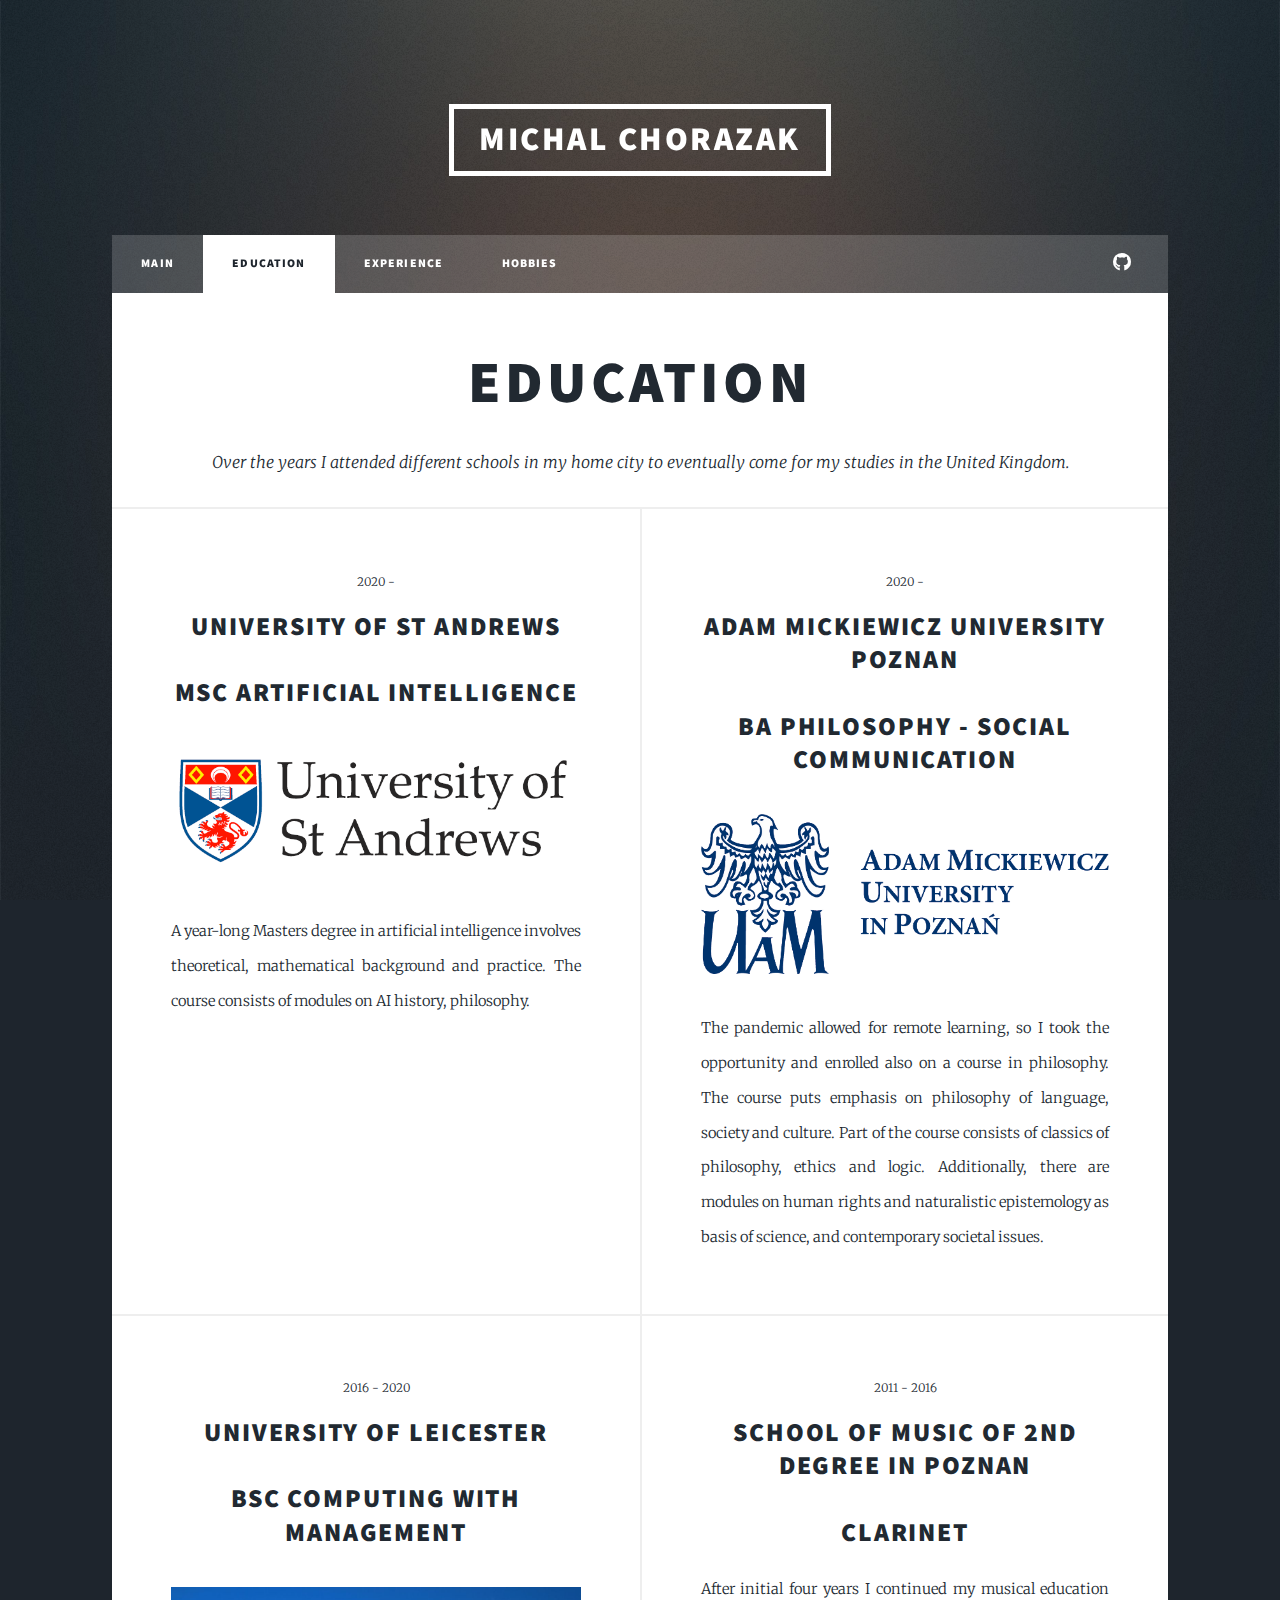
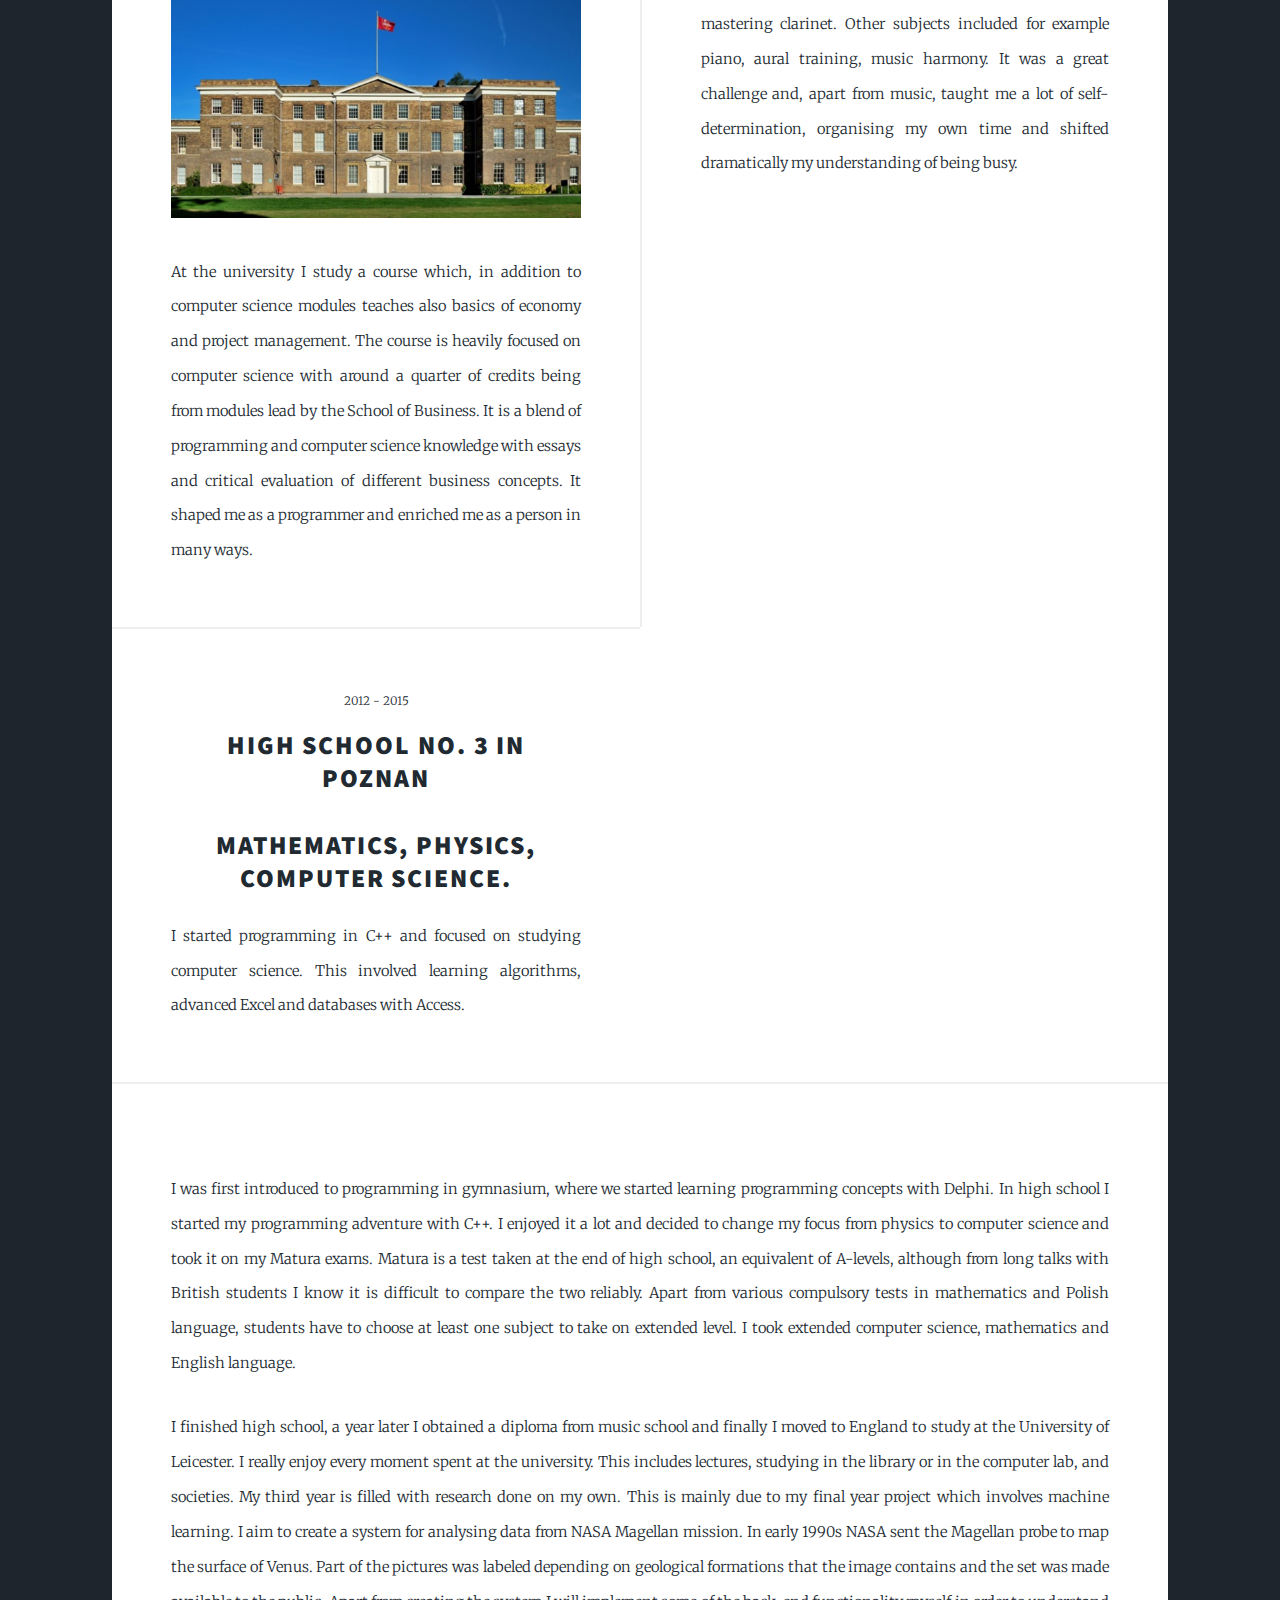
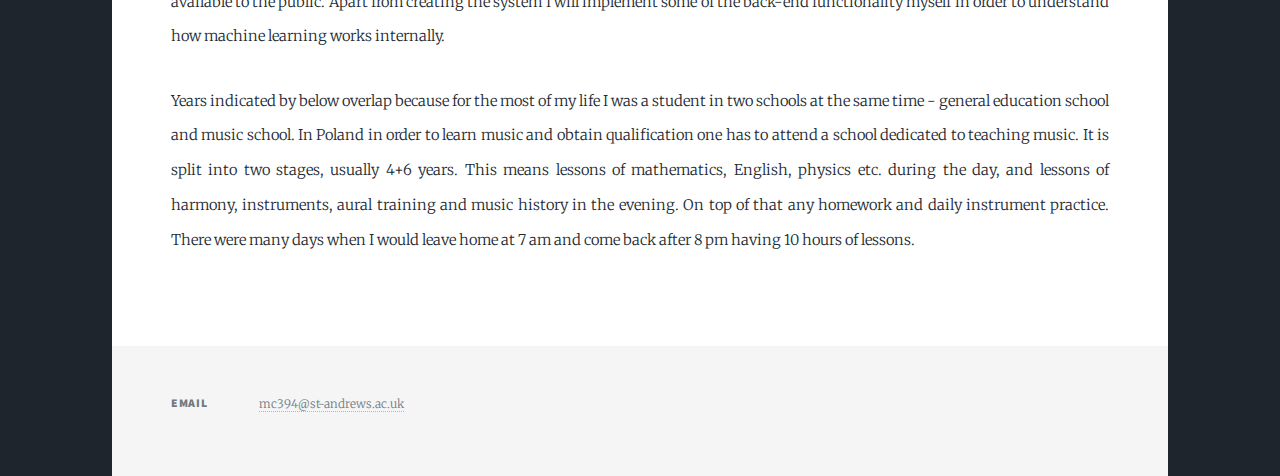
==== education.html @ b62b2eeb "education update" ====
<!DOCTYPE HTML>
<!--
	Massively by HTML5 UP
	html5up.net | @ajlkn
	Free for personal and commercial use under the CCA 3.0 license (html5up.net/license)
-->
<html>
	<head>
		<title>Education</title>
		<meta charset="utf-8" />
		<meta name="viewport" content="width=device-width, initial-scale=1, user-scalable=no" />
		<link rel="stylesheet" href="assets/css/main.css" />
		<noscript><link rel="stylesheet" href="assets/css/noscript.css" /></noscript>
	</head>
	<body class="is-preload">

		<!-- Wrapper -->
			<div id="wrapper">

				<!-- Header -->
					<header id="header">
						<a href="index.html" class="logo">Michal Chorazak</a>
					</header>

				<!-- Nav -->
					<nav id="nav">
						<ul class="links">
							<li><a href="index.html">Main</a></li>
							<li class="active"><a href="education.html">Education</a></li>
							<li><a href="experience.html">Experience</a></li>
							<li><a href="hobbies.html">Hobbies</a></li>
						</ul>
						<ul class="icons">
							<li><a href="https://github.com/mchorazak" class="icon brands fa-github"><span class="label">GitHub</span></a></li>
						</ul>
					</nav>

				<!-- Main -->
					<div id="main">
							<header class="major">
								<h1>Education</h1>
								<p>Over the years I attended different schools in my home city to eventually come for my studies in the United Kingdom.</p>
							</header>

				<!-- Posts -->
							<section class="posts">
								<article>
									<header>
										<span class="date">2020 -</span>
										<h2><a href="#">University of St Andrews<br /></br>
										MSc Artificial Intelligence</a></h2>
									</header>
									<a href="https://www.st-andrews.ac.uk/" class="image fit"><img src="resources/st-andrews.png" alt="" /></a>
									<p>
										A year-long Masters degree in artificial intelligence involves theoretical, mathematical background and practice.
										The course consists of modules on AI history, philosophy.
                                    </p>
								</article>

								<article>
									<header>
										<span class="date">2020 -</span>
										<h2><a href="#">Adam Mickiewicz University Poznan<br /></br>
										BA Philosophy - social communication</a></h2>
									</header>
									<a href="http://international.amu.edu.pl/" class="image fit"><img src="resources/uam.png" alt="" /></a>
									<p>
										The pandemic allowed for remote learning, so I took the opportunity and enrolled also on a course in philosophy.
										The course puts emphasis on philosophy of language, society and culture.
										Part of the course consists of classics of philosophy, ethics and logic.
										Additionally, there are modules on human rights and naturalistic epistemology as basis of science, and contemporary societal issues.
                                    </p>
								</article>

								<article>
									<header>
										<span class="date">2016 - 2020</span>
										<h2><a href="#">University of Leicester<br /></br>
										BSc Computing with Management</a></h2>
									</header>
									<a href="https://le.ac.uk/" class="image fit"><img src="resources/UoL.jpg" alt="" /></a>
									<p>At the university I study a course which, in addition to computer science modules teaches also basics of economy and project management.
                                        The course is heavily focused on computer science with around a quarter of credits being from modules lead by the School of Business.
                                        It is a blend of programming and computer science knowledge with essays and critical evaluation of different business concepts.
                                        It shaped me as a programmer and enriched me as a person in many ways.
                                    </p>
								</article>
								<article>
									<header>
										<span class="date">2011 - 2016</span>
										<h2><a href="#">School of Music of 2nd Degree in Poznan<br /></br>
										Clarinet</a></h2>
									</header>
									<p>
                                        After initial four years I continued my musical education mastering clarinet. Other subjects included for example piano, aural training, music harmony.
                                        It was a great challenge and, apart from music, taught me a lot of self-determination, organising my own time and shifted dramatically my understanding of being busy.
                                    </p>
								</article>
								<article>
									<header>
										<span class="date">2012 - 2015</span>
										<h2><a href="#">High School no. 3 in Poznan<br /></br>
										Mathematics, physics, computer science.</a></h2>
									</header>
									<p>I started programming in C++ and focused on studying computer science. This involved learning algorithms, advanced Excel and databases with Access.</p>
								</article>
							</section>

						<!-- Post -->
							<section class="post">

								<p>
                                    I was first introduced to programming in gymnasium, where we started learning programming concepts with Delphi.
                                    In high school I started my programming adventure with C++. I enjoyed it a lot and decided to change my focus from physics to computer science and took it on my Matura exams.
									Matura is a test taken at the end of high school, an equivalent of A-levels, although from long talks with British students I know it is difficult to compare the two reliably.
									Apart from various compulsory tests in mathematics and Polish language, students have to choose at least one subject to take on extended level.
									I took extended computer science, mathematics and English language.
								</p>
								<p>
									I finished high school, a year later I obtained a diploma from music school and finally I moved to England to study at the University of Leicester.
                                    I really enjoy every moment spent at the university. This includes lectures, studying in the library or in the computer lab, and societies.
                                    My third year is filled with research done on my own.
                                    This is mainly due to my final year project which involves machine learning.
                                    I aim to create a system for analysing data from NASA Magellan mission.
                                    In early 1990s NASA sent the Magellan probe to map the surface of Venus.
                                    Part of the pictures was labeled depending on geological formations that the image contains and the set was made available to the public.
                                    Apart from creating the system I will implement some of the back-end functionality myself in order to understand how machine learning works internally.
								</p>
                                <p>
                                    Years indicated by below overlap because for the most of my life I was a student in two schools at the same time - general education school and music school.
                                    In Poland in order to learn music and obtain qualification one has to attend a school dedicated to teaching music.
                                    It is split into two stages, usually 4+6 years.
                                    This means lessons of mathematics, English, physics etc. during the day, and lessons of harmony, instruments, aural training and music history in the evening.
                                    On top of that any homework and daily instrument practice. There were many days when I would leave home at 7 am and come back after 8 pm having 10 hours of lessons.
                                </p>
							</section>

						</div>
				<!-- Footer -->
					<footer id="footer">
						<section class="split contact">
							<section>
								<h3>Email</h3>
								<p><a href="mailto:mc394@st-andrews.ac.uk">mc394@st-andrews.ac.uk</a></p>
							</section>
						</section>
					</footer>

			</div>

		<!-- Scripts -->
			<script src="assets/js/jquery.min.js"></script>
			<script src="assets/js/jquery.scrollex.min.js"></script>
			<script src="assets/js/jquery.scrolly.min.js"></script>
			<script src="assets/js/browser.min.js"></script>
			<script src="assets/js/breakpoints.min.js"></script>
			<script src="assets/js/util.js"></script>
			<script src="assets/js/main.js"></script>

	</body>
</html>
---- assets/css/main.css ----
@import url(fontawesome-all.min.css);
@import url("https://fonts.googleapis.com/css?family=Merriweather:300,700,300italic,700italic|Source+Sans+Pro:900");

/*
	Massively by HTML5 UP
	html5up.net | @ajlkn
	Free for personal and commercial use under the CCA 3.0 license (html5up.net/license)
*/

html, body, div, span, applet, object,
iframe, h1, h2, h3, h4, h5, h6, p, blockquote,
pre, a, abbr, acronym, address, big, cite,
code, del, dfn, em, img, ins, kbd, q, s, samp,
small, strike, strong, sub, sup, tt, var, b,
u, i, center, dl, dt, dd, ol, ul, li, fieldset,
form, label, legend, table, caption, tbody,
tfoot, thead, tr, th, td, article, aside,
canvas, details, embed, figure, figcaption,
footer, header, hgroup, menu, nav, output, ruby,
section, summary, time, mark, audio, video {
	margin: 0;
	padding: 0;
	border: 0;
	font-size: 100%;
	font: inherit;
	vertical-align: baseline;}

article, aside, details, figcaption, figure,
footer, header, hgroup, menu, nav, section {
	display: block;}

body {
	line-height: 1;
}

ol, ul {
	list-style: none;
}

blockquote, q {
	quotes: none;
}

	blockquote:before, blockquote:after, q:before, q:after {
		content: '';
		content: none;
	}

table {
	border-collapse: collapse;
	border-spacing: 0;
}

body {
	-webkit-text-size-adjust: none;
}

mark {
	background-color: transparent;
	color: inherit;
}

input::-moz-focus-inner {
	border: 0;
	padding: 0;
}

input, select, textarea {
	-moz-appearance: none;
	-webkit-appearance: none;
	-ms-appearance: none;
	appearance: none;
}

/* Basic */

	@-ms-viewport {
		width: device-width;
	}

	body {
		-ms-overflow-style: scrollbar;
	}

	@media screen and (max-width: 480px) {

		html, body {
			min-width: 320px;
		}

	}

	html {
		box-sizing: border-box;
	}

	*, *:before, *:after {
		box-sizing: inherit;
	}

	body {
		background-color: #1e252d;
	}

		body.is-preload *, body.is-preload *:before, body.is-preload *:after {
			-moz-animation: none !important;
			-webkit-animation: none !important;
			-ms-animation: none !important;
			animation: none !important;
			-moz-transition: none !important;
			-webkit-transition: none !important;
			-ms-transition: none !important;
			transition: none !important;
		}

/* Type */

	html {
		font-size: 16pt;
	}

		@media screen and (max-width: 1680px) {

			html {
				font-size: 12pt;
			}

		}

		@media screen and (max-width: 1280px) {

			html {
				font-size: 11pt;
			}

		}

		@media screen and (max-width: 360px) {

			html {
				font-size: 10pt;
			}

		}

	body {
		color: #212931;
	}

	body, input, select, textarea {
		font-family: "Merriweather", Georgia, serif;
		font-weight: 300;
		font-size: 1rem;
		line-height: 2.375;
	}

	a {
		-moz-transition: color 0.2s ease-in-out, background-color 0.2s ease-in-out, border-color 0.2s ease-in-out, box-shadow 0.2s ease-in-out;
		-webkit-transition: color 0.2s ease-in-out, background-color 0.2s ease-in-out, border-color 0.2s ease-in-out, box-shadow 0.2s ease-in-out;
		-ms-transition: color 0.2s ease-in-out, background-color 0.2s ease-in-out, border-color 0.2s ease-in-out, box-shadow 0.2s ease-in-out;
		transition: color 0.2s ease-in-out, background-color 0.2s ease-in-out, border-color 0.2s ease-in-out, box-shadow 0.2s ease-in-out;
		border-bottom: dotted 1px;
		text-decoration: none;
	}

		a:hover {
			border-bottom-color: transparent;
		}

	strong, b {
		font-weight: 600;
	}

	em, i {
		font-style: italic;
	}

	p {
		text-align: justify;
		margin: 0 0 2rem 0;
	}

	h1, h2, h3, h4, h5, h6 {
		font-family: "Source Sans Pro", Helvetica, sans-serif;
		font-weight: 900;
		line-height: 1.5;
		letter-spacing: 0.075em;
		text-transform: uppercase;
		margin: 0 0 1rem 0;
	}

		h1 a, h2 a, h3 a, h4 a, h5 a, h6 a {
			border-bottom: 0;
			color: inherit;
			text-decoration: none;
		}

	h1 {
		font-size: 4rem;
		line-height: 1.1;
		margin: 0 0 2rem 0;
	}

	h2 {
		font-size: 1.75rem;
		line-height: 1.3;
		margin: 0 0 1.5rem 0;
	}

	h3 {
		font-size: 1.25rem;
		margin: 0 0 1.5rem 0;
	}

	h4 {
		font-size: 1rem;
	}

	h5 {
		font-size: 0.9rem;
	}

	h6 {
		font-size: 0.8rem;
	}

	sub {
		font-size: 0.8rem;
		position: relative;
		top: 0.5rem;
	}

	sup {
		font-size: 0.8rem;
		position: relative;
		top: -0.5rem;
	}

	blockquote {
		border-left: solid 4px;
		font-style: italic;
		margin: 0 0 2rem 0;
		padding: 0.5rem 0 0.5rem 2rem;
	}

	code {
		border: solid 2px;
		font-family: "Courier New", monospace;
		font-size: 0.9rem;
		margin: 0 0.25rem;
		padding: 0.25rem 0.65rem;
	}

	pre {
		-webkit-overflow-scrolling: touch;
		font-family: "Courier New", monospace;
		font-size: 0.9rem;
		margin: 0 0 2rem 0;
	}

		pre code {
			display: block;
			line-height: 1.75;
			padding: 1rem 1.5rem;
			overflow-x: auto;
		}

	hr {
		border: 0;
		border-bottom: solid 2px;
		margin: 3rem 0;
	}

		hr.major {
			margin: 5rem 0;
		}

	.align-left {
		text-align: left;
	}

	.align-center {
		text-align: center;
	}

	.align-right {
		text-align: right;
	}

	input, select, textarea {
		color: #212931;
	}

	a {
		color: #212931;
		border-bottom-color: rgba(33, 41, 49, 0.5);
	}

		a:hover {
			border-bottom-color: transparent;
			color: #18bfef !important;
		}

	strong, b {
		color: #212931;
	}

	h1, h2, h3, h4, h5, h6 {
		color: #212931;
	}

	blockquote {
		border-left-color: #eeeeee;
	}

	code {
		background: rgba(220, 220, 220, 0.25);
		border-color: #eeeeee;
	}

	hr {
		border-bottom-color: #eeeeee;
	}

/* Row */

	.row {
		display: flex;
		flex-wrap: wrap;
		box-sizing: border-box;
		align-items: stretch;
	}

		.row > * {
			box-sizing: border-box;
		}

		.row.gtr-uniform > * > :last-child {
			margin-bottom: 0;
		}

		.row.aln-left {
			justify-content: flex-start;
		}

		.row.aln-center {
			justify-content: center;
		}

		.row.aln-right {
			justify-content: flex-end;
		}

		.row.aln-top {
			align-items: flex-start;
		}

		.row.aln-middle {
			align-items: center;
		}

		.row.aln-bottom {
			align-items: flex-end;
		}

		.row > .imp {
			order: -1;
		}

		.row > .col-1 {
			width: 8.33333%;
		}

		.row > .off-1 {
			margin-left: 8.33333%;
		}

		.row > .col-2 {
			width: 16.66667%;
		}

		.row > .off-2 {
			margin-left: 16.66667%;
		}

		.row > .col-3 {
			width: 25%;
		}

		.row > .off-3 {
			margin-left: 25%;
		}

		.row > .col-4 {
			width: 33.33333%;
		}

		.row > .off-4 {
			margin-left: 33.33333%;
		}

		.row > .col-5 {
			width: 41.66667%;
		}

		.row > .off-5 {
			margin-left: 41.66667%;
		}

		.row > .col-6 {
			width: 50%;
		}

		.row > .off-6 {
			margin-left: 50%;
		}

		.row > .col-7 {
			width: 58.33333%;
		}

		.row > .off-7 {
			margin-left: 58.33333%;
		}

		.row > .col-8 {
			width: 66.66667%;
		}

		.row > .off-8 {
			margin-left: 66.66667%;
		}

		.row > .col-9 {
			width: 75%;
		}

		.row > .off-9 {
			margin-left: 75%;
		}

		.row > .col-10 {
			width: 83.33333%;
		}

		.row > .off-10 {
			margin-left: 83.33333%;
		}

		.row > .col-11 {
			width: 91.66667%;
		}

		.row > .off-11 {
			margin-left: 91.66667%;
		}

		.row > .col-12 {
			width: 100%;
		}

		.row > .off-12 {
			margin-left: 100%;
		}

		.row.gtr-0 {
			margin-top: 0;
			margin-left: 0rem;
		}

			.row.gtr-0 > * {
				padding: 0 0 0 0rem;
			}

			.row.gtr-0.gtr-uniform {
				margin-top: 0rem;
			}

				.row.gtr-0.gtr-uniform > * {
					padding-top: 0rem;
				}

		.row.gtr-25 {
			margin-top: 0;
			margin-left: -0.375rem;
		}

			.row.gtr-25 > * {
				padding: 0 0 0 0.375rem;
			}

			.row.gtr-25.gtr-uniform {
				margin-top: -0.375rem;
			}

				.row.gtr-25.gtr-uniform > * {
					padding-top: 0.375rem;
				}

		.row.gtr-50 {
			margin-top: 0;
			margin-left: -0.75rem;
		}

			.row.gtr-50 > * {
				padding: 0 0 0 0.75rem;
			}

			.row.gtr-50.gtr-uniform {
				margin-top: -0.75rem;
			}

				.row.gtr-50.gtr-uniform > * {
					padding-top: 0.75rem;
				}

		.row {
			margin-top: 0;
			margin-left: -1.5rem;
		}

			.row > * {
				padding: 0 0 0 1.5rem;
			}

			.row.gtr-uniform {
				margin-top: -1.5rem;
			}

				.row.gtr-uniform > * {
					padding-top: 1.5rem;
				}

		.row.gtr-150 {
			margin-top: 0;
			margin-left: -2.25rem;
		}

			.row.gtr-150 > * {
				padding: 0 0 0 2.25rem;
			}

			.row.gtr-150.gtr-uniform {
				margin-top: -2.25rem;
			}

				.row.gtr-150.gtr-uniform > * {
					padding-top: 2.25rem;
				}

		.row.gtr-200 {
			margin-top: 0;
			margin-left: -3rem;
		}

			.row.gtr-200 > * {
				padding: 0 0 0 3rem;
			}

			.row.gtr-200.gtr-uniform {
				margin-top: -3rem;
			}

				.row.gtr-200.gtr-uniform > * {
					padding-top: 3rem;
				}

		@media screen and (max-width: 1680px) {

			.row {
				display: flex;
				flex-wrap: wrap;
				box-sizing: border-box;
				align-items: stretch;
			}

				.row > * {
					box-sizing: border-box;
				}

				.row.gtr-uniform > * > :last-child {
					margin-bottom: 0;
				}

				.row.aln-left {
					justify-content: flex-start;
				}

				.row.aln-center {
					justify-content: center;
				}

				.row.aln-right {
					justify-content: flex-end;
				}

				.row.aln-top {
					align-items: flex-start;
				}

				.row.aln-middle {
					align-items: center;
				}

				.row.aln-bottom {
					align-items: flex-end;
				}

				.row > .imp-xlarge {
					order: -1;
				}

				.row > .col-1-xlarge {
					width: 8.33333%;
				}

				.row > .off-1-xlarge {
					margin-left: 8.33333%;
				}

				.row > .col-2-xlarge {
					width: 16.66667%;
				}

				.row > .off-2-xlarge {
					margin-left: 16.66667%;
				}

				.row > .col-3-xlarge {
					width: 25%;
				}

				.row > .off-3-xlarge {
					margin-left: 25%;
				}

				.row > .col-4-xlarge {
					width: 33.33333%;
				}

				.row > .off-4-xlarge {
					margin-left: 33.33333%;
				}

				.row > .col-5-xlarge {
					width: 41.66667%;
				}

				.row > .off-5-xlarge {
					margin-left: 41.66667%;
				}

				.row > .col-6-xlarge {
					width: 50%;
				}

				.row > .off-6-xlarge {
					margin-left: 50%;
				}

				.row > .col-7-xlarge {
					width: 58.33333%;
				}

				.row > .off-7-xlarge {
					margin-left: 58.33333%;
				}

				.row > .col-8-xlarge {
					width: 66.66667%;
				}

				.row > .off-8-xlarge {
					margin-left: 66.66667%;
				}

				.row > .col-9-xlarge {
					width: 75%;
				}

				.row > .off-9-xlarge {
					margin-left: 75%;
				}

				.row > .col-10-xlarge {
					width: 83.33333%;
				}

				.row > .off-10-xlarge {
					margin-left: 83.33333%;
				}

				.row > .col-11-xlarge {
					width: 91.66667%;
				}

				.row > .off-11-xlarge {
					margin-left: 91.66667%;
				}

				.row > .col-12-xlarge {
					width: 100%;
				}

				.row > .off-12-xlarge {
					margin-left: 100%;
				}

				.row.gtr-0 {
					margin-top: 0;
					margin-left: 0rem;
				}

					.row.gtr-0 > * {
						padding: 0 0 0 0rem;
					}

					.row.gtr-0.gtr-uniform {
						margin-top: 0rem;
					}

						.row.gtr-0.gtr-uniform > * {
							padding-top: 0rem;
						}

				.row.gtr-25 {
					margin-top: 0;
					margin-left: -0.375rem;
				}

					.row.gtr-25 > * {
						padding: 0 0 0 0.375rem;
					}

					.row.gtr-25.gtr-uniform {
						margin-top: -0.375rem;
					}

						.row.gtr-25.gtr-uniform > * {
							padding-top: 0.375rem;
						}

				.row.gtr-50 {
					margin-top: 0;
					margin-left: -0.75rem;
				}

					.row.gtr-50 > * {
						padding: 0 0 0 0.75rem;
					}

					.row.gtr-50.gtr-uniform {
						margin-top: -0.75rem;
					}

						.row.gtr-50.gtr-uniform > * {
							padding-top: 0.75rem;
						}

				.row {
					margin-top: 0;
					margin-left: -1.5rem;
				}

					.row > * {
						padding: 0 0 0 1.5rem;
					}

					.row.gtr-uniform {
						margin-top: -1.5rem;
					}

						.row.gtr-uniform > * {
							padding-top: 1.5rem;
						}

				.row.gtr-150 {
					margin-top: 0;
					margin-left: -2.25rem;
				}

					.row.gtr-150 > * {
						padding: 0 0 0 2.25rem;
					}

					.row.gtr-150.gtr-uniform {
						margin-top: -2.25rem;
					}

						.row.gtr-150.gtr-uniform > * {
							padding-top: 2.25rem;
						}

				.row.gtr-200 {
					margin-top: 0;
					margin-left: -3rem;
				}

					.row.gtr-200 > * {
						padding: 0 0 0 3rem;
					}

					.row.gtr-200.gtr-uniform {
						margin-top: -3rem;
					}

						.row.gtr-200.gtr-uniform > * {
							padding-top: 3rem;
						}

		}

		@media screen and (max-width: 1280px) {

			.row {
				display: flex;
				flex-wrap: wrap;
				box-sizing: border-box;
				align-items: stretch;
			}

				.row > * {
					box-sizing: border-box;
				}

				.row.gtr-uniform > * > :last-child {
					margin-bottom: 0;
				}

				.row.aln-left {
					justify-content: flex-start;
				}

				.row.aln-center {
					justify-content: center;
				}

				.row.aln-right {
					justify-content: flex-end;
				}

				.row.aln-top {
					align-items: flex-start;
				}

				.row.aln-middle {
					align-items: center;
				}

				.row.aln-bottom {
					align-items: flex-end;
				}

				.row > .imp-large {
					order: -1;
				}

				.row > .col-1-large {
					width: 8.33333%;
				}

				.row > .off-1-large {
					margin-left: 8.33333%;
				}

				.row > .col-2-large {
					width: 16.66667%;
				}

				.row > .off-2-large {
					margin-left: 16.66667%;
				}

				.row > .col-3-large {
					width: 25%;
				}

				.row > .off-3-large {
					margin-left: 25%;
				}

				.row > .col-4-large {
					width: 33.33333%;
				}

				.row > .off-4-large {
					margin-left: 33.33333%;
				}

				.row > .col-5-large {
					width: 41.66667%;
				}

				.row > .off-5-large {
					margin-left: 41.66667%;
				}

				.row > .col-6-large {
					width: 50%;
				}

				.row > .off-6-large {
					margin-left: 50%;
				}

				.row > .col-7-large {
					width: 58.33333%;
				}

				.row > .off-7-large {
					margin-left: 58.33333%;
				}

				.row > .col-8-large {
					width: 66.66667%;
				}

				.row > .off-8-large {
					margin-left: 66.66667%;
				}

				.row > .col-9-large {
					width: 75%;
				}

				.row > .off-9-large {
					margin-left: 75%;
				}

				.row > .col-10-large {
					width: 83.33333%;
				}

				.row > .off-10-large {
					margin-left: 83.33333%;
				}

				.row > .col-11-large {
					width: 91.66667%;
				}

				.row > .off-11-large {
					margin-left: 91.66667%;
				}

				.row > .col-12-large {
					width: 100%;
				}

				.row > .off-12-large {
					margin-left: 100%;
				}

				.row.gtr-0 {
					margin-top: 0;
					margin-left: 0rem;
				}

					.row.gtr-0 > * {
						padding: 0 0 0 0rem;
					}

					.row.gtr-0.gtr-uniform {
						margin-top: 0rem;
					}

						.row.gtr-0.gtr-uniform > * {
							padding-top: 0rem;
						}

				.row.gtr-25 {
					margin-top: 0;
					margin-left: -0.375rem;
				}

					.row.gtr-25 > * {
						padding: 0 0 0 0.375rem;
					}

					.row.gtr-25.gtr-uniform {
						margin-top: -0.375rem;
					}

						.row.gtr-25.gtr-uniform > * {
							padding-top: 0.375rem;
						}

				.row.gtr-50 {
					margin-top: 0;
					margin-left: -0.75rem;
				}

					.row.gtr-50 > * {
						padding: 0 0 0 0.75rem;
					}

					.row.gtr-50.gtr-uniform {
						margin-top: -0.75rem;
					}

						.row.gtr-50.gtr-uniform > * {
							padding-top: 0.75rem;
						}

				.row {
					margin-top: 0;
					margin-left: -1.5rem;
				}

					.row > * {
						padding: 0 0 0 1.5rem;
					}

					.row.gtr-uniform {
						margin-top: -1.5rem;
					}

						.row.gtr-uniform > * {
							padding-top: 1.5rem;
						}

				.row.gtr-150 {
					margin-top: 0;
					margin-left: -2.25rem;
				}

					.row.gtr-150 > * {
						padding: 0 0 0 2.25rem;
					}

					.row.gtr-150.gtr-uniform {
						margin-top: -2.25rem;
					}

						.row.gtr-150.gtr-uniform > * {
							padding-top: 2.25rem;
						}

				.row.gtr-200 {
					margin-top: 0;
					margin-left: -3rem;
				}

					.row.gtr-200 > * {
						padding: 0 0 0 3rem;
					}

					.row.gtr-200.gtr-uniform {
						margin-top: -3rem;
					}

						.row.gtr-200.gtr-uniform > * {
							padding-top: 3rem;
						}

		}

		@media screen and (max-width: 980px) {

			.row {
				display: flex;
				flex-wrap: wrap;
				box-sizing: border-box;
				align-items: stretch;
			}

				.row > * {
					box-sizing: border-box;
				}

				.row.gtr-uniform > * > :last-child {
					margin-bottom: 0;
				}

				.row.aln-left {
					justify-content: flex-start;
				}

				.row.aln-center {
					justify-content: center;
				}

				.row.aln-right {
					justify-content: flex-end;
				}

				.row.aln-top {
					align-items: flex-start;
				}

				.row.aln-middle {
					align-items: center;
				}

				.row.aln-bottom {
					align-items: flex-end;
				}

				.row > .imp-medium {
					order: -1;
				}

				.row > .col-1-medium {
					width: 8.33333%;
				}

				.row > .off-1-medium {
					margin-left: 8.33333%;
				}

				.row > .col-2-medium {
					width: 16.66667%;
				}

				.row > .off-2-medium {
					margin-left: 16.66667%;
				}

				.row > .col-3-medium {
					width: 25%;
				}

				.row > .off-3-medium {
					margin-left: 25%;
				}

				.row > .col-4-medium {
					width: 33.33333%;
				}

				.row > .off-4-medium {
					margin-left: 33.33333%;
				}

				.row > .col-5-medium {
					width: 41.66667%;
				}

				.row > .off-5-medium {
					margin-left: 41.66667%;
				}

				.row > .col-6-medium {
					width: 50%;
				}

				.row > .off-6-medium {
					margin-left: 50%;
				}

				.row > .col-7-medium {
					width: 58.33333%;
				}

				.row > .off-7-medium {
					margin-left: 58.33333%;
				}

				.row > .col-8-medium {
					width: 66.66667%;
				}

				.row > .off-8-medium {
					margin-left: 66.66667%;
				}

				.row > .col-9-medium {
					width: 75%;
				}

				.row > .off-9-medium {
					margin-left: 75%;
				}

				.row > .col-10-medium {
					width: 83.33333%;
				}

				.row > .off-10-medium {
					margin-left: 83.33333%;
				}

				.row > .col-11-medium {
					width: 91.66667%;
				}

				.row > .off-11-medium {
					margin-left: 91.66667%;
				}

				.row > .col-12-medium {
					width: 100%;
				}

				.row > .off-12-medium {
					margin-left: 100%;
				}

				.row.gtr-0 {
					margin-top: 0;
					margin-left: 0rem;
				}

					.row.gtr-0 > * {
						padding: 0 0 0 0rem;
					}

					.row.gtr-0.gtr-uniform {
						margin-top: 0rem;
					}

						.row.gtr-0.gtr-uniform > * {
							padding-top: 0rem;
						}

				.row.gtr-25 {
					margin-top: 0;
					margin-left: -0.375rem;
				}

					.row.gtr-25 > * {
						padding: 0 0 0 0.375rem;
					}

					.row.gtr-25.gtr-uniform {
						margin-top: -0.375rem;
					}

						.row.gtr-25.gtr-uniform > * {
							padding-top: 0.375rem;
						}

				.row.gtr-50 {
					margin-top: 0;
					margin-left: -0.75rem;
				}

					.row.gtr-50 > * {
						padding: 0 0 0 0.75rem;
					}

					.row.gtr-50.gtr-uniform {
						margin-top: -0.75rem;
					}

						.row.gtr-50.gtr-uniform > * {
							padding-top: 0.75rem;
						}

				.row {
					margin-top: 0;
					margin-left: -1.5rem;
				}

					.row > * {
						padding: 0 0 0 1.5rem;
					}

					.row.gtr-uniform {
						margin-top: -1.5rem;
					}

						.row.gtr-uniform > * {
							padding-top: 1.5rem;
						}

				.row.gtr-150 {
					margin-top: 0;
					margin-left: -2.25rem;
				}

					.row.gtr-150 > * {
						padding: 0 0 0 2.25rem;
					}

					.row.gtr-150.gtr-uniform {
						margin-top: -2.25rem;
					}

						.row.gtr-150.gtr-uniform > * {
							padding-top: 2.25rem;
						}

				.row.gtr-200 {
					margin-top: 0;
					margin-left: -3rem;
				}

					.row.gtr-200 > * {
						padding: 0 0 0 3rem;
					}

					.row.gtr-200.gtr-uniform {
						margin-top: -3rem;
					}

						.row.gtr-200.gtr-uniform > * {
							padding-top: 3rem;
						}

		}

		@media screen and (max-width: 736px) {

			.row {
				display: flex;
				flex-wrap: wrap;
				box-sizing: border-box;
				align-items: stretch;
			}

				.row > * {
					box-sizing: border-box;
				}

				.row.gtr-uniform > * > :last-child {
					margin-bottom: 0;
				}

				.row.aln-left {
					justify-content: flex-start;
				}

				.row.aln-center {
					justify-content: center;
				}

				.row.aln-right {
					justify-content: flex-end;
				}

				.row.aln-top {
					align-items: flex-start;
				}

				.row.aln-middle {
					align-items: center;
				}

				.row.aln-bottom {
					align-items: flex-end;
				}

				.row > .imp-small {
					order: -1;
				}

				.row > .col-1-small {
					width: 8.33333%;
				}

				.row > .off-1-small {
					margin-left: 8.33333%;
				}

				.row > .col-2-small {
					width: 16.66667%;
				}

				.row > .off-2-small {
					margin-left: 16.66667%;
				}

				.row > .col-3-small {
					width: 25%;
				}

				.row > .off-3-small {
					margin-left: 25%;
				}

				.row > .col-4-small {
					width: 33.33333%;
				}

				.row > .off-4-small {
					margin-left: 33.33333%;
				}

				.row > .col-5-small {
					width: 41.66667%;
				}

				.row > .off-5-small {
					margin-left: 41.66667%;
				}

				.row > .col-6-small {
					width: 50%;
				}

				.row > .off-6-small {
					margin-left: 50%;
				}

				.row > .col-7-small {
					width: 58.33333%;
				}

				.row > .off-7-small {
					margin-left: 58.33333%;
				}

				.row > .col-8-small {
					width: 66.66667%;
				}

				.row > .off-8-small {
					margin-left: 66.66667%;
				}

				.row > .col-9-small {
					width: 75%;
				}

				.row > .off-9-small {
					margin-left: 75%;
				}

				.row > .col-10-small {
					width: 83.33333%;
				}

				.row > .off-10-small {
					margin-left: 83.33333%;
				}

				.row > .col-11-small {
					width: 91.66667%;
				}

				.row > .off-11-small {
					margin-left: 91.66667%;
				}

				.row > .col-12-small {
					width: 100%;
				}

				.row > .off-12-small {
					margin-left: 100%;
				}

				.row.gtr-0 {
					margin-top: 0;
					margin-left: 0rem;
				}

					.row.gtr-0 > * {
						padding: 0 0 0 0rem;
					}

					.row.gtr-0.gtr-uniform {
						margin-top: 0rem;
					}

						.row.gtr-0.gtr-uniform > * {
							padding-top: 0rem;
						}

				.row.gtr-25 {
					margin-top: 0;
					margin-left: -0.375rem;
				}

					.row.gtr-25 > * {
						padding: 0 0 0 0.375rem;
					}

					.row.gtr-25.gtr-uniform {
						margin-top: -0.375rem;
					}

						.row.gtr-25.gtr-uniform > * {
							padding-top: 0.375rem;
						}

				.row.gtr-50 {
					margin-top: 0;
					margin-left: -0.75rem;
				}

					.row.gtr-50 > * {
						padding: 0 0 0 0.75rem;
					}

					.row.gtr-50.gtr-uniform {
						margin-top: -0.75rem;
					}

						.row.gtr-50.gtr-uniform > * {
							padding-top: 0.75rem;
						}

				.row {
					margin-top: 0;
					margin-left: -1.5rem;
				}

					.row > * {
						padding: 0 0 0 1.5rem;
					}

					.row.gtr-uniform {
						margin-top: -1.5rem;
					}

						.row.gtr-uniform > * {
							padding-top: 1.5rem;
						}

				.row.gtr-150 {
					margin-top: 0;
					margin-left: -2.25rem;
				}

					.row.gtr-150 > * {
						padding: 0 0 0 2.25rem;
					}

					.row.gtr-150.gtr-uniform {
						margin-top: -2.25rem;
					}

						.row.gtr-150.gtr-uniform > * {
							padding-top: 2.25rem;
						}

				.row.gtr-200 {
					margin-top: 0;
					margin-left: -3rem;
				}

					.row.gtr-200 > * {
						padding: 0 0 0 3rem;
					}

					.row.gtr-200.gtr-uniform {
						margin-top: -3rem;
					}

						.row.gtr-200.gtr-uniform > * {
							padding-top: 3rem;
						}

		}

		@media screen and (max-width: 480px) {

			.row {
				display: flex;
				flex-wrap: wrap;
				box-sizing: border-box;
				align-items: stretch;
			}

				.row > * {
					box-sizing: border-box;
				}

				.row.gtr-uniform > * > :last-child {
					margin-bottom: 0;
				}

				.row.aln-left {
					justify-content: flex-start;
				}

				.row.aln-center {
					justify-content: center;
				}

				.row.aln-right {
					justify-content: flex-end;
				}

				.row.aln-top {
					align-items: flex-start;
				}

				.row.aln-middle {
					align-items: center;
				}

				.row.aln-bottom {
					align-items: flex-end;
				}

				.row > .imp-xsmall {
					order: -1;
				}

				.row > .col-1-xsmall {
					width: 8.33333%;
				}

				.row > .off-1-xsmall {
					margin-left: 8.33333%;
				}

				.row > .col-2-xsmall {
					width: 16.66667%;
				}

				.row > .off-2-xsmall {
					margin-left: 16.66667%;
				}

				.row > .col-3-xsmall {
					width: 25%;
				}

				.row > .off-3-xsmall {
					margin-left: 25%;
				}

				.row > .col-4-xsmall {
					width: 33.33333%;
				}

				.row > .off-4-xsmall {
					margin-left: 33.33333%;
				}

				.row > .col-5-xsmall {
					width: 41.66667%;
				}

				.row > .off-5-xsmall {
					margin-left: 41.66667%;
				}

				.row > .col-6-xsmall {
					width: 50%;
				}

				.row > .off-6-xsmall {
					margin-left: 50%;
				}

				.row > .col-7-xsmall {
					width: 58.33333%;
				}

				.row > .off-7-xsmall {
					margin-left: 58.33333%;
				}

				.row > .col-8-xsmall {
					width: 66.66667%;
				}

				.row > .off-8-xsmall {
					margin-left: 66.66667%;
				}

				.row > .col-9-xsmall {
					width: 75%;
				}

				.row > .off-9-xsmall {
					margin-left: 75%;
				}

				.row > .col-10-xsmall {
					width: 83.33333%;
				}

				.row > .off-10-xsmall {
					margin-left: 83.33333%;
				}

				.row > .col-11-xsmall {
					width: 91.66667%;
				}

				.row > .off-11-xsmall {
					margin-left: 91.66667%;
				}

				.row > .col-12-xsmall {
					width: 100%;
				}

				.row > .off-12-xsmall {
					margin-left: 100%;
				}

				.row.gtr-0 {
					margin-top: 0;
					margin-left: 0rem;
				}

					.row.gtr-0 > * {
						padding: 0 0 0 0rem;
					}

					.row.gtr-0.gtr-uniform {
						margin-top: 0rem;
					}

						.row.gtr-0.gtr-uniform > * {
							padding-top: 0rem;
						}

				.row.gtr-25 {
					margin-top: 0;
					margin-left: -0.375rem;
				}

					.row.gtr-25 > * {
						padding: 0 0 0 0.375rem;
					}

					.row.gtr-25.gtr-uniform {
						margin-top: -0.375rem;
					}

						.row.gtr-25.gtr-uniform > * {
							padding-top: 0.375rem;
						}

				.row.gtr-50 {
					margin-top: 0;
					margin-left: -0.75rem;
				}

					.row.gtr-50 > * {
						padding: 0 0 0 0.75rem;
					}

					.row.gtr-50.gtr-uniform {
						margin-top: -0.75rem;
					}

						.row.gtr-50.gtr-uniform > * {
							padding-top: 0.75rem;
						}

				.row {
					margin-top: 0;
					margin-left: -1.5rem;
				}

					.row > * {
						padding: 0 0 0 1.5rem;
					}

					.row.gtr-uniform {
						margin-top: -1.5rem;
					}

						.row.gtr-uniform > * {
							padding-top: 1.5rem;
						}

				.row.gtr-150 {
					margin-top: 0;
					margin-left: -2.25rem;
				}

					.row.gtr-150 > * {
						padding: 0 0 0 2.25rem;
					}

					.row.gtr-150.gtr-uniform {
						margin-top: -2.25rem;
					}

						.row.gtr-150.gtr-uniform > * {
							padding-top: 2.25rem;
						}

				.row.gtr-200 {
					margin-top: 0;
					margin-left: -3rem;
				}

					.row.gtr-200 > * {
						padding: 0 0 0 3rem;
					}

					.row.gtr-200.gtr-uniform {
						margin-top: -3rem;
					}

						.row.gtr-200.gtr-uniform > * {
							padding-top: 3rem;
						}

		}

		@media screen and (max-width: 360px) {

			.row {
				display: flex;
				flex-wrap: wrap;
				box-sizing: border-box;
				align-items: stretch;
			}

				.row > * {
					box-sizing: border-box;
				}

				.row.gtr-uniform > * > :last-child {
					margin-bottom: 0;
				}

				.row.aln-left {
					justify-content: flex-start;
				}

				.row.aln-center {
					justify-content: center;
				}

				.row.aln-right {
					justify-content: flex-end;
				}

				.row.aln-top {
					align-items: flex-start;
				}

				.row.aln-middle {
					align-items: center;
				}

				.row.aln-bottom {
					align-items: flex-end;
				}

				.row > .imp-xxsmall {
					order: -1;
				}

				.row > .col-1-xxsmall {
					width: 8.33333%;
				}

				.row > .off-1-xxsmall {
					margin-left: 8.33333%;
				}

				.row > .col-2-xxsmall {
					width: 16.66667%;
				}

				.row > .off-2-xxsmall {
					margin-left: 16.66667%;
				}

				.row > .col-3-xxsmall {
					width: 25%;
				}

				.row > .off-3-xxsmall {
					margin-left: 25%;
				}

				.row > .col-4-xxsmall {
					width: 33.33333%;
				}

				.row > .off-4-xxsmall {
					margin-left: 33.33333%;
				}

				.row > .col-5-xxsmall {
					width: 41.66667%;
				}

				.row > .off-5-xxsmall {
					margin-left: 41.66667%;
				}

				.row > .col-6-xxsmall {
					width: 50%;
				}

				.row > .off-6-xxsmall {
					margin-left: 50%;
				}

				.row > .col-7-xxsmall {
					width: 58.33333%;
				}

				.row > .off-7-xxsmall {
					margin-left: 58.33333%;
				}

				.row > .col-8-xxsmall {
					width: 66.66667%;
				}

				.row > .off-8-xxsmall {
					margin-left: 66.66667%;
				}

				.row > .col-9-xxsmall {
					width: 75%;
				}

				.row > .off-9-xxsmall {
					margin-left: 75%;
				}

				.row > .col-10-xxsmall {
					width: 83.33333%;
				}

				.row > .off-10-xxsmall {
					margin-left: 83.33333%;
				}

				.row > .col-11-xxsmall {
					width: 91.66667%;
				}

				.row > .off-11-xxsmall {
					margin-left: 91.66667%;
				}

				.row > .col-12-xxsmall {
					width: 100%;
				}

				.row > .off-12-xxsmall {
					margin-left: 100%;
				}

				.row.gtr-0 {
					margin-top: 0;
					margin-left: 0rem;
				}

					.row.gtr-0 > * {
						padding: 0 0 0 0rem;
					}

					.row.gtr-0.gtr-uniform {
						margin-top: 0rem;
					}

						.row.gtr-0.gtr-uniform > * {
							padding-top: 0rem;
						}

				.row.gtr-25 {
					margin-top: 0;
					margin-left: -0.375rem;
				}

					.row.gtr-25 > * {
						padding: 0 0 0 0.375rem;
					}

					.row.gtr-25.gtr-uniform {
						margin-top: -0.375rem;
					}

						.row.gtr-25.gtr-uniform > * {
							padding-top: 0.375rem;
						}

				.row.gtr-50 {
					margin-top: 0;
					margin-left: -0.75rem;
				}

					.row.gtr-50 > * {
						padding: 0 0 0 0.75rem;
					}

					.row.gtr-50.gtr-uniform {
						margin-top: -0.75rem;
					}

						.row.gtr-50.gtr-uniform > * {
							padding-top: 0.75rem;
						}

				.row {
					margin-top: 0;
					margin-left: -1.5rem;
				}

					.row > * {
						padding: 0 0 0 1.5rem;
					}

					.row.gtr-uniform {
						margin-top: -1.5rem;
					}

						.row.gtr-uniform > * {
							padding-top: 1.5rem;
						}

				.row.gtr-150 {
					margin-top: 0;
					margin-left: -2.25rem;
				}

					.row.gtr-150 > * {
						padding: 0 0 0 2.25rem;
					}

					.row.gtr-150.gtr-uniform {
						margin-top: -2.25rem;
					}

						.row.gtr-150.gtr-uniform > * {
							padding-top: 2.25rem;
						}

				.row.gtr-200 {
					margin-top: 0;
					margin-left: -3rem;
				}

					.row.gtr-200 > * {
						padding: 0 0 0 3rem;
					}

					.row.gtr-200.gtr-uniform {
						margin-top: -3rem;
					}

						.row.gtr-200.gtr-uniform > * {
							padding-top: 3rem;
						}

		}

/* Box */

	.box {
		border: solid 2px;
		margin-bottom: 2rem;
		padding: 1.5rem;
	}

		.box > :last-child,
		.box > :last-child > :last-child,
		.box > :last-child > :last-child > :last-child {
			margin-bottom: 0;
		}

		.box.alt {
			border: 0;
			border-radius: 0;
			padding: 0;
		}

	.box {
		border-color: #eeeeee;
	}

/* Button */

	input[type="submit"],
	input[type="reset"],
	input[type="button"],
	button,
	.button {
		-moz-appearance: none;
		-webkit-appearance: none;
		-ms-appearance: none;
		appearance: none;
		-moz-transition: background-color 0.2s ease-in-out, box-shadow 0.2s ease-in-out, color 0.2s ease-in-out;
		-webkit-transition: background-color 0.2s ease-in-out, box-shadow 0.2s ease-in-out, color 0.2s ease-in-out;
		-ms-transition: background-color 0.2s ease-in-out, box-shadow 0.2s ease-in-out, color 0.2s ease-in-out;
		transition: background-color 0.2s ease-in-out, box-shadow 0.2s ease-in-out, color 0.2s ease-in-out;
		border: 0;
		border-radius: 0;
		cursor: pointer;
		display: inline-block;
		font-family: "Source Sans Pro", Helvetica, sans-serif;
		font-size: 0.8rem;
		font-weight: 900;
		letter-spacing: 0.075em;
		height: 3rem;
		line-height: 3rem;
		padding: 0 2rem;
		text-align: center;
		text-decoration: none;
		text-transform: uppercase;
		white-space: nowrap;
	}

		input[type="submit"].icon:before,
		input[type="reset"].icon:before,
		input[type="button"].icon:before,
		button.icon:before,
		.button.icon:before {
			margin-right: 0.5rem;
		}

		input[type="submit"].icon.solo,
		input[type="reset"].icon.solo,
		input[type="button"].icon.solo,
		button.icon.solo,
		.button.icon.solo {
			position: relative;
			width: 4rem;
			height: 4rem;
			line-height: 4rem;
			border-radius: 4rem;
			text-indent: 4rem;
			overflow: hidden;
			padding: 0;
			white-space: nowrap;
		}

			input[type="submit"].icon.solo:before,
			input[type="reset"].icon.solo:before,
			input[type="button"].icon.solo:before,
			button.icon.solo:before,
			.button.icon.solo:before {
				position: absolute;
				display: block;
				top: 0;
				left: 0;
				width: inherit;
				height: inherit;
				line-height: inherit;
				font-size: 1.25rem;
				margin-right: 0;
				text-align: center;
				text-indent: 0;
			}

		input[type="submit"].fit,
		input[type="reset"].fit,
		input[type="button"].fit,
		button.fit,
		.button.fit {
			width: 100%;
		}

		input[type="submit"].small,
		input[type="reset"].small,
		input[type="button"].small,
		button.small,
		.button.small {
			font-size: 0.7rem;
			height: 2.5rem;
			line-height: 2.5rem;
			padding: 0 1.5rem;
		}

		input[type="submit"].large,
		input[type="reset"].large,
		input[type="button"].large,
		button.large,
		.button.large {
			font-size: 0.9rem;
			height: 3.5rem;
			line-height: 3.5rem;
			padding: 0 2.75rem;
		}

		@media screen and (max-width: 980px) {

			input[type="submit"],
			input[type="reset"],
			input[type="button"],
			button,
			.button {
				font-size: 0.9rem;
				height: 3.25rem;
				line-height: 3.25rem;
			}

				input[type="submit"].large,
				input[type="reset"].large,
				input[type="button"].large,
				button.large,
				.button.large {
					font-size: 1rem;
					height: 3.75rem;
					line-height: 3.75rem;
				}

		}

		input[type="submit"].disabled, input[type="submit"]:disabled,
		input[type="reset"].disabled,
		input[type="reset"]:disabled,
		input[type="button"].disabled,
		input[type="button"]:disabled,
		button.disabled,
		button:disabled,
		.button.disabled,
		.button:disabled {
			pointer-events: none;
			opacity: 0.25;
		}

	input[type="submit"],
	input[type="reset"],
	input[type="button"],
	button,
	.button {
		background-color: transparent;
		box-shadow: inset 0 0 0 2px #212931;
		color: #212931 !important;
	}

		input[type="submit"]:hover,
		input[type="reset"]:hover,
		input[type="button"]:hover,
		button:hover,
		.button:hover {
			box-shadow: inset 0 0 0 2px #18bfef;
			color: #18bfef !important;
		}

		input[type="submit"].primary,
		input[type="reset"].primary,
		input[type="button"].primary,
		button.primary,
		.button.primary {
			background-color: #212931;
			box-shadow: none;
			color: #ffffff !important;
		}

			input[type="submit"].primary:hover,
			input[type="reset"].primary:hover,
			input[type="button"].primary:hover,
			button.primary:hover,
			.button.primary:hover {
				background-color: #18bfef;
			}

/* Form */

	form {
		margin: 0 0 2rem 0;
	}

		form > :last-child {
			margin-bottom: 0;
		}

		form > .fields {
			display: -moz-flex;
			display: -webkit-flex;
			display: -ms-flex;
			display: flex;
			-moz-flex-wrap: wrap;
			-webkit-flex-wrap: wrap;
			-ms-flex-wrap: wrap;
			flex-wrap: wrap;
			width: calc(100% + 3rem);
			margin: -1.5rem 0 2rem -1.5rem;
		}

			form > .fields > .field {
				-moz-flex-grow: 0;
				-webkit-flex-grow: 0;
				-ms-flex-grow: 0;
				flex-grow: 0;
				-moz-flex-shrink: 0;
				-webkit-flex-shrink: 0;
				-ms-flex-shrink: 0;
				flex-shrink: 0;
				padding: 1.5rem 0 0 1.5rem;
				width: calc(100% - 1.5rem);
			}

				form > .fields > .field.half {
					width: calc(50% - 0.75rem);
				}

				form > .fields > .field.third {
					width: calc(100%/3 - 0.5rem);
				}

				form > .fields > .field.quarter {
					width: calc(25% - 0.375rem);
				}

		@media screen and (max-width: 480px) {

			form > .fields {
				width: calc(100% + 3rem);
				margin: -1.5rem 0 2rem -1.5rem;
			}

				form > .fields > .field {
					padding: 1.5rem 0 0 1.5rem;
					width: calc(100% - 1.5rem);
				}

					form > .fields > .field.half {
						width: calc(100% - 1.5rem);
					}

					form > .fields > .field.third {
						width: calc(100% - 1.5rem);
					}

					form > .fields > .field.quarter {
						width: calc(100% - 1.5rem);
					}

		}

	label {
		display: block;
		font-family: "Source Sans Pro", Helvetica, sans-serif;
		font-weight: 900;
		line-height: 1.5;
		letter-spacing: 0.075em;
		font-size: 0.8rem;
		text-transform: uppercase;
		margin: 0 0 0.75rem 0;
	}

		@media screen and (max-width: 980px) {

			label {
				font-size: 0.9rem;
			}

		}

	input[type="text"],
	input[type="password"],
	input[type="email"],
	select,
	textarea {
		-moz-appearance: none;
		-webkit-appearance: none;
		-ms-appearance: none;
		appearance: none;
		background: transparent;
		border-radius: 0;
		border: solid 2px;
		color: inherit;
		display: block;
		outline: 0;
		padding: 0 1rem;
		text-decoration: none;
		width: 100%;
	}

		input[type="text"]:invalid,
		input[type="password"]:invalid,
		input[type="email"]:invalid,
		select:invalid,
		textarea:invalid {
			box-shadow: none;
		}

	select {
		background-size: 1.25rem;
		background-repeat: no-repeat;
		background-position: calc(100% - 1rem) center;
		height: 3rem;
		padding-right: 3rem;
		text-overflow: ellipsis;
	}

		select:focus::-ms-value {
			background-color: transparent;
		}

		select::-ms-expand {
			display: none;
		}

	input[type="text"],
	input[type="password"],
	input[type="email"],
	select {
		height: 3rem;
	}

	textarea {
		padding: 0.75rem 1rem;
	}

	input[type="checkbox"],
	input[type="radio"] {
		-moz-appearance: none;
		-webkit-appearance: none;
		-ms-appearance: none;
		appearance: none;
		display: block;
		float: left;
		margin-right: -2rem;
		opacity: 0;
		width: 1rem;
		z-index: -1;
	}

		input[type="checkbox"] + label,
		input[type="radio"] + label {
			text-decoration: none;
			cursor: pointer;
			display: inline-block;
			font-size: 1rem;
			letter-spacing: 0;
			font-family: "Merriweather", Georgia, serif;
			text-transform: none;
			font-weight: 300;
			padding-left: 2.8rem;
			padding-right: 1rem;
			position: relative;
		}

			input[type="checkbox"] + label:before,
			input[type="radio"] + label:before {
				-moz-osx-font-smoothing: grayscale;
				-webkit-font-smoothing: antialiased;
				display: inline-block;
				font-style: normal;
				font-variant: normal;
				text-rendering: auto;
				line-height: 1;
				text-transform: none !important;
				font-family: 'Font Awesome 5 Free';
				font-weight: 900;
			}

			input[type="checkbox"] + label:before,
			input[type="radio"] + label:before {
				border-radius: 0;
				border: solid 2px;
				content: '';
				display: inline-block;
				font-size: 0.8rem;
				height: 1.8rem;
				left: 0;
				line-height: 1.65rem;
				position: absolute;
				text-align: center;
				top: -0.125rem;
				width: 1.8rem;
			}

		input[type="checkbox"]:checked + label:before,
		input[type="radio"]:checked + label:before {
			content: '\f00c';
		}

	input[type="checkbox"] + label:before {
		border-radius: 0;
	}

	input[type="radio"] + label:before {
		border-radius: 100%;
	}

	::-webkit-input-placeholder {
		opacity: 1.0;
	}

	:-moz-placeholder {
		opacity: 1.0;
	}

	::-moz-placeholder {
		opacity: 1.0;
	}

	:-ms-input-placeholder {
		opacity: 1.0;
	}

	label {
		color: #212931;
	}

	input[type="text"],
	input[type="password"],
	input[type="email"],
	select,
	textarea {
		border-color: #eeeeee;
	}

		input[type="text"]:focus,
		input[type="password"]:focus,
		input[type="email"]:focus,
		select:focus,
		textarea:focus {
			border-color: #18bfef;
		}

	select {
		background-image: url("data:image/svg+xml;charset=utf8,%3Csvg xmlns='http://www.w3.org/2000/svg' width='40' height='40' preserveAspectRatio='none' viewBox='0 0 40 40'%3E%3Cpath d='M9.4,12.3l10.4,10.4l10.4-10.4c0.2-0.2,0.5-0.4,0.9-0.4c0.3,0,0.6,0.1,0.9,0.4l3.3,3.3c0.2,0.2,0.4,0.5,0.4,0.9 c0,0.4-0.1,0.6-0.4,0.9L20.7,31.9c-0.2,0.2-0.5,0.4-0.9,0.4c-0.3,0-0.6-0.1-0.9-0.4L4.3,17.3c-0.2-0.2-0.4-0.5-0.4-0.9 c0-0.4,0.1-0.6,0.4-0.9l3.3-3.3c0.2-0.2,0.5-0.4,0.9-0.4S9.1,12.1,9.4,12.3z' fill='%23eeeeee' /%3E%3C/svg%3E");
	}

		select option {
			background-color: #ffffff;
			color: #212931;
		}

	.select-wrapper:before {
		color: #eeeeee;
	}

	input[type="checkbox"] + label,
	input[type="radio"] + label {
		color: #212931;
	}

		input[type="checkbox"] + label:before,
		input[type="radio"] + label:before {
			border-color: #eeeeee;
		}

	input[type="checkbox"]:checked + label:before,
	input[type="radio"]:checked + label:before {
		background-color: #212931;
		border-color: #212931;
		color: #ffffff;
	}

	input[type="checkbox"]:focus + label:before,
	input[type="radio"]:focus + label:before {
		border-color: #18bfef;
	}

	::-webkit-input-placeholder {
		color: #909498 !important;
	}

	:-moz-placeholder {
		color: #909498 !important;
	}

	::-moz-placeholder {
		color: #909498 !important;
	}

	:-ms-input-placeholder {
		color: #909498 !important;
	}

	.formerize-placeholder {
		color: #909498 !important;
	}

/* Icon */

	.icon {
		text-decoration: none;
		border-bottom: none;
		position: relative;
	}

		.icon:before {
			-moz-osx-font-smoothing: grayscale;
			-webkit-font-smoothing: antialiased;
			display: inline-block;
			font-style: normal;
			font-variant: normal;
			text-rendering: auto;
			line-height: 1;
			text-transform: none !important;
			font-family: 'Font Awesome 5 Free';
			font-weight: 400;
		}

		.icon > .label {
			display: none;
		}

		.icon:before {
			line-height: inherit;
		}

		.icon.solid:before {
			font-weight: 900;
		}

		.icon.brands:before {
			font-family: 'Font Awesome 5 Brands';
		}

/* Image */

	.image {
		border: 0;
		display: inline-block;
		position: relative;
	}

		.image img {
			display: block;
		}

		.image.left, .image.right {
			max-width: 40%;
		}

			.image.left img, .image.right img {
				width: 100%;
			}

		.image.left {
			float: left;
			margin: 0 2rem 2rem 0;
			top: 0.75rem;
		}

		.image.right {
			float: right;
			margin: 0 0 2rem 2rem;
			top: 0.75rem;
		}

		.image.fit {
			display: block;
			margin: 2.5rem 0;
			width: 100%;
		}

			.image.fit:first-child {
				margin-top: 0;
			}

			.image.fit img {
				width: 100%;
			}

		.image.main {
			display: block;
			margin: 4rem 0;
			width: 100%;
		}

			.image.main:first-child {
				margin-top: 0;
			}

			.image.main img {
				width: 100%;
			}

		@media screen and (max-width: 736px) {

			.image.fit {
				margin: 2rem 0;
			}

			.image.main {
				margin: 2rem 0;
			}

		}

	a.image {
		overflow: hidden;
	}

		a.image img {
			-moz-transition: -moz-transform 0.2s ease-out;
			-webkit-transition: -webkit-transform 0.2s ease-out;
			-ms-transition: -ms-transform 0.2s ease-out;
			transition: transform 0.2s ease-out;
		}

		a.image:hover img {
			-moz-transform: scale(1.05);
			-webkit-transform: scale(1.05);
			-ms-transform: scale(1.05);
			transform: scale(1.05);
		}

/* Actions */

	ul.actions {
		display: -moz-flex;
		display: -webkit-flex;
		display: -ms-flex;
		display: flex;
		cursor: default;
		list-style: none;
		margin-left: -1rem;
		padding-left: 0;
	}

		ul.actions li {
			padding: 0 0 0 1rem;
			vertical-align: middle;
		}

		ul.actions.special {
			-moz-justify-content: center;
			-webkit-justify-content: center;
			-ms-justify-content: center;
			justify-content: center;
			width: 100%;
			margin-left: 0;
		}

			ul.actions.special li:first-child {
				padding-left: 0;
			}

		ul.actions.stacked {
			-moz-flex-direction: column;
			-webkit-flex-direction: column;
			-ms-flex-direction: column;
			flex-direction: column;
			margin-left: 0;
		}

			ul.actions.stacked li {
				padding: 1.3rem 0 0 0;
			}

				ul.actions.stacked li:first-child {
					padding-top: 0;
				}

		ul.actions.fit {
			width: calc(100% + 1rem);
		}

			ul.actions.fit li {
				-moz-flex-grow: 1;
				-webkit-flex-grow: 1;
				-ms-flex-grow: 1;
				flex-grow: 1;
				-moz-flex-shrink: 1;
				-webkit-flex-shrink: 1;
				-ms-flex-shrink: 1;
				flex-shrink: 1;
				width: 100%;
			}

				ul.actions.fit li > * {
					width: 100%;
				}

			ul.actions.fit.stacked {
				width: 100%;
			}

		@media screen and (max-width: 480px) {

			ul.actions:not(.fixed) {
				-moz-flex-direction: column;
				-webkit-flex-direction: column;
				-ms-flex-direction: column;
				flex-direction: column;
				margin-left: 0;
				width: 100% !important;
			}

				ul.actions:not(.fixed) li {
					-moz-flex-grow: 1;
					-webkit-flex-grow: 1;
					-ms-flex-grow: 1;
					flex-grow: 1;
					-moz-flex-shrink: 1;
					-webkit-flex-shrink: 1;
					-ms-flex-shrink: 1;
					flex-shrink: 1;
					padding: 1rem 0 0 0;
					text-align: center;
					width: 100%;
				}

					ul.actions:not(.fixed) li > * {
						width: 100%;
					}

					ul.actions:not(.fixed) li:first-child {
						padding-top: 0;
					}

					ul.actions:not(.fixed) li input[type="submit"],
					ul.actions:not(.fixed) li input[type="reset"],
					ul.actions:not(.fixed) li input[type="button"],
					ul.actions:not(.fixed) li button,
					ul.actions:not(.fixed) li .button {
						width: 100%;
					}

						ul.actions:not(.fixed) li input[type="submit"].icon:before,
						ul.actions:not(.fixed) li input[type="reset"].icon:before,
						ul.actions:not(.fixed) li input[type="button"].icon:before,
						ul.actions:not(.fixed) li button.icon:before,
						ul.actions:not(.fixed) li .button.icon:before {
							margin-left: -0.5rem;
						}

		}

/* Icons */

	ul.icons {
		cursor: default;
		list-style: none;
		padding-left: 0;
	}

		ul.icons li {
			display: inline-block;
			padding: 0 0.5rem 0 0;
			vertical-align: middle;
		}

			ul.icons li:last-child {
				padding-right: 0;
			}

			ul.icons li .icon:before {
				width: 2.25rem;
				height: 2.25rem;
				line-height: 2.25rem;
				display: inline-block;
				text-align: center;
				border-radius: 100%;
				font-size: 1.25rem;
			}

		ul.icons.alt li .icon:before {
			-moz-transition: color 0.2s ease-in-out, background-color 0.2s ease-in-out, border-color 0.2s ease-in-out, box-shadow 0.2s ease-in-out;
			-webkit-transition: color 0.2s ease-in-out, background-color 0.2s ease-in-out, border-color 0.2s ease-in-out, box-shadow 0.2s ease-in-out;
			-ms-transition: color 0.2s ease-in-out, background-color 0.2s ease-in-out, border-color 0.2s ease-in-out, box-shadow 0.2s ease-in-out;
			transition: color 0.2s ease-in-out, background-color 0.2s ease-in-out, border-color 0.2s ease-in-out, box-shadow 0.2s ease-in-out;
			font-size: 1rem;
		}

/* List */

	ol {
		list-style: decimal;
		margin: 0 0 2rem 0;
		padding-left: 1.25rem;
	}

		ol li {
			padding-left: 0.25rem;
		}

	ul {
		list-style: disc;
		margin: 0 0 2rem 0;
		padding-left: 1rem;
	}

		ul li {
			padding-left: 0.5rem;
		}

		ul.divided {
			list-style: none;
			padding-left: 0;
		}

			ul.divided li {
				border-top: solid 1px;
				padding: 0.5rem 0;
			}

				ul.divided li:first-child {
					border-top: 0;
					padding-top: 0;
				}

	dl {
		margin: 0 0 2rem 0;
	}

		dl dt {
			display: block;
			font-weight: 600;
			margin: 0 0 1rem 0;
		}

		dl dd {
			margin-left: 2rem;
		}

	ul.divided li {
		border-top-color: #eeeeee;
	}

	ul.icons li a.icon:hover:before {
		color: #18bfef;
	}

	ul.icons.alt li .icon:before {
		box-shadow: inset 0 0 0 2px #eeeeee;
	}

	ul.icons.alt li a.icon:hover:before {
		box-shadow: inset 0 0 0 2px #18bfef;
	}

/* Section/Article */

	section.special, article.special {
		text-align: center;
	}

	header {
		cursor: default;
	}

		header > .date {
			display: block;
			font-size: 0.8rem;
			height: 1;
			margin: 0 0 1rem 0;
			position: relative;
		}

		header > p {
			font-style: italic;
		}

		header > h1 + p {
			font-size: 1.1rem;
			margin-top: -0.5rem;
			line-height: 2;
		}

		header > h2 + p {
			font-size: 1rem;
			margin-top: -0.75rem;
		}

		header > h3 + p {
			font-size: 0.9rem;
			margin-top: -0.75rem;
		}

		header > h4 + p {
			font-size: 0.8rem;
			margin-top: -0.75rem;
		}

		header.major {
			margin: 0 0 4rem 0;
			text-align: center;
		}

			header.major > :last-child {
				margin-bottom: 0;
			}

			header.major > p {
				margin-top: 0;
				text-align: center;
			}

			header.major > .date {
				font-size: 1rem;
				margin: 0 0 4rem 0;
			}

				header.major > .date:before, header.major > .date:after {
					content: '';
					display: block;
					position: absolute;
					top: 50%;
					width: calc(50% - 6rem);
					border-top: solid 2px;
				}

				header.major > .date:before {
					left: 0;
				}

				header.major > .date:after {
					right: 0;
				}

		@media screen and (max-width: 980px) {

			header br {
				display: none;
			}

		}

		@media screen and (max-width: 736px) {

			header.major {
				margin: 0 0 2rem 0;
			}

		}

	header.major .date:before, header.major .date:after {
		border-top-color: #eeeeee;
	}

/* Table */

	.table-wrapper {
		-webkit-overflow-scrolling: touch;
		overflow-x: auto;
	}

	table {
		margin: 0 0 2rem 0;
		width: 100%;
	}

		table tbody tr {
			border: solid 1px;
			border-left: 0;
			border-right: 0;
		}

		table td {
			padding: 0.75rem 0.75rem;
		}

		table th {
			font-family: "Source Sans Pro", Helvetica, sans-serif;
			font-size: 0.8rem;
			font-weight: 900;
			letter-spacing: 0.075em;
			line-height: 1.5;
			padding: 0 0.75rem 0.75rem 0.75rem;
			text-align: left;
			text-transform: uppercase;
		}

			@media screen and (max-width: 980px) {

				table th {
					font-size: 0.9rem;
				}

			}

		table thead {
			border-bottom: solid 2px;
		}

		table tfoot {
			border-top: solid 2px;
		}

		table.alt {
			border-collapse: separate;
		}

			table.alt tbody tr td {
				border: solid 1px;
				border-left-width: 0;
				border-top-width: 0;
			}

				table.alt tbody tr td:first-child {
					border-left-width: 1px;
				}

			table.alt tbody tr:first-child td {
				border-top-width: 1px;
			}

			table.alt thead {
				border-bottom: 0;
			}

			table.alt tfoot {
				border-top: 0;
			}

	table tbody tr {
		border-color: #eeeeee;
	}

		table tbody tr:nth-child(2n + 1) {
			background-color: rgba(220, 220, 220, 0.25);
		}

	table th {
		color: #212931;
	}

	table thead {
		border-bottom-color: #eeeeee;
	}

	table tfoot {
		border-top-color: #eeeeee;
	}

	table.alt tbody tr td {
		border-color: #eeeeee;
	}

/* Pagination */

	.pagination {
		display: -moz-inline-flex;
		display: -webkit-inline-flex;
		display: -ms-inline-flex;
		display: inline-flex;
		-moz-user-select: none;
		-webkit-user-select: none;
		-ms-user-select: none;
		user-select: none;
		cursor: default;
		list-style: none;
		margin: 0 0 2rem 2px;
		padding: 0;
	}

		.pagination a, .pagination span {
			-moz-transition: background-color 0.2s ease-in-out, border-color 0.2s ease-in-out, box-shadow 0.2s ease-in-out, color 0.2s ease-in-out;
			-webkit-transition: background-color 0.2s ease-in-out, border-color 0.2s ease-in-out, box-shadow 0.2s ease-in-out, color 0.2s ease-in-out;
			-ms-transition: background-color 0.2s ease-in-out, border-color 0.2s ease-in-out, box-shadow 0.2s ease-in-out, color 0.2s ease-in-out;
			transition: background-color 0.2s ease-in-out, border-color 0.2s ease-in-out, box-shadow 0.2s ease-in-out, color 0.2s ease-in-out;
			border: solid 2px;
			display: inline-block;
			font-family: "Source Sans Pro", Helvetica, sans-serif;
			font-size: 0.8rem;
			font-weight: 900;
			height: 3rem;
			letter-spacing: 0.075em;
			line-height: calc(3rem - 4px);
			margin-left: -2px;
			min-width: 3rem;
			position: relative;
			text-align: center;
			text-decoration: none;
			text-transform: uppercase;
		}

		.pagination .next, .pagination .previous {
			text-decoration: none;
			padding: 0 1.75rem;
		}

			.pagination .next:before, .pagination .previous:before {
				-moz-osx-font-smoothing: grayscale;
				-webkit-font-smoothing: antialiased;
				display: inline-block;
				font-style: normal;
				font-variant: normal;
				text-rendering: auto;
				line-height: 1;
				text-transform: none !important;
				font-family: 'Font Awesome 5 Free';
				font-weight: 900;
			}

			.pagination .next:before, .pagination .previous:before {
				display: inline-block;
				color: inherit !important;
				line-height: inherit;
			}

		.pagination .previous:before {
			content: '\f104';
			margin-right: 0.9375em;
		}

		.pagination .next:before {
			content: '\f105';
			float: right;
			margin-left: 0.9375em;
		}

		@media screen and (max-width: 980px) {

			.pagination a, .pagination span {
				font-size: 0.9rem;
			}

		}

		@media screen and (max-width: 480px) {

			.pagination .page, .pagination .extra {
				display: none;
			}

		}

	.pagination a, .pagination span {
		border-color: #eeeeee;
	}

	.pagination a {
		color: #212931 !important;
	}

		.pagination a:hover {
			color: #18bfef !important;
			border-color: #18bfef;
			z-index: 1;
		}

			.pagination a:hover + a,
			.pagination a:hover + span {
				border-left-color: #18bfef;
			}

		.pagination a.active {
			background-color: #eeeeee;
		}

	.pagination span {
		color: #eeeeee;
	}

/* Wrapper */

	#wrapper {
		-moz-transition: opacity 0.5s ease;
		-webkit-transition: opacity 0.5s ease;
		-ms-transition: opacity 0.5s ease;
		transition: opacity 0.5s ease;
		position: relative;
		z-index: 1;
		overflow: hidden;
	}

		#wrapper > .bg {
			position: absolute;
			top: 0;
			left: 0;
			width: 100%;
			height: 100%;
			background-color: #212931;
			background-image: url("../../resources/overlay.png"), linear-gradient(0deg, rgba(0, 0, 0, 0.1), rgba(0, 0, 0, 0.1)), url("../../resources/bg.jpg");
			background-size: auto,								auto,														100% auto;
			background-position: center,								center,														top center;
			background-repeat: repeat,								no-repeat,													no-repeat;
			background-attachment: scroll,								scroll,														scroll;
			z-index: -1;
		}

			#wrapper > .bg.fixed {
				position: fixed;
				width: 100vw;
				height: 100vh;
			}

		#wrapper.fade-in:before {
			pointer-events: none;
			-moz-transition: opacity 1s ease-in-out;
			-webkit-transition: opacity 1s ease-in-out;
			-ms-transition: opacity 1s ease-in-out;
			transition: opacity 1s ease-in-out;
			-moz-transition-delay: 0.75s;
			-webkit-transition-delay: 0.75s;
			-ms-transition-delay: 0.75s;
			transition-delay: 0.75s;
			background: #1e252d;
			content: '';
			display: block;
			height: 100%;
			left: 0;
			opacity: 0;
			position: fixed;
			top: 0;
			width: 100%;
		}

		body.is-preload #wrapper.fade-in:before {
			opacity: 1;
		}

		@media screen and (orientation: portrait) {

			#wrapper > .bg {
				background-size: auto,								auto,														auto 175%;
			}

		}

/* Intro */

	#intro {
		color: #ffffff;
		padding: 8rem 4rem 6rem 4rem ;
		-moz-align-items: center;
		-webkit-align-items: center;
		-ms-align-items: center;
		align-items: center;
		display: -moz-flex;
		display: -webkit-flex;
		display: -ms-flex;
		display: flex;
		-moz-flex-direction: column;
		-webkit-flex-direction: column;
		-ms-flex-direction: column;
		flex-direction: column;
		-moz-justify-content: -moz-flex-end;
		-webkit-justify-content: -webkit-flex-end;
		-ms-justify-content: -ms-flex-end;
		justify-content: flex-end;
		-moz-transition: opacity 1s ease, -moz-transform 1s ease;
		-webkit-transition: opacity 1s ease, -webkit-transform 1s ease;
		-ms-transition: opacity 1s ease, -ms-transform 1s ease;
		transition: opacity 1s ease, transform 1s ease;
		position: relative;
		cursor: default;
		text-align: center;
		z-index: 1;
		min-height: 100vh;
	}

		#intro input, #intro select, #intro textarea {
			color: #ffffff;
		}

		#intro a {
			color: #ffffff;
			border-bottom-color: rgba(255, 255, 255, 0.5);
		}

			#intro a:hover {
				border-bottom-color: transparent;
				color: #18bfef !important;
			}

		#intro strong, #intro b {
			color: #ffffff;
		}

		#intro h1, #intro h2, #intro h3, #intro h4, #intro h5, #intro h6 {
			color: #ffffff;
		}

		#intro blockquote {
			border-left-color: #ffffff;
		}

		#intro code {
			background: rgba(255, 255, 255, 0.075);
			border-color: #ffffff;
		}

		#intro hr {
			border-bottom-color: #ffffff;
		}

		#intro input[type="submit"],
		#intro input[type="reset"],
		#intro input[type="button"],
		#intro button,
		#intro .button {
			background-color: transparent;
			box-shadow: inset 0 0 0 2px #ffffff;
			color: #ffffff !important;
		}

			#intro input[type="submit"]:hover,
			#intro input[type="reset"]:hover,
			#intro input[type="button"]:hover,
			#intro button:hover,
			#intro .button:hover {
				box-shadow: inset 0 0 0 2px #18bfef;
				color: #18bfef !important;
			}

			#intro input[type="submit"].primary,
			#intro input[type="reset"].primary,
			#intro input[type="button"].primary,
			#intro button.primary,
			#intro .button.primary {
				background-color: #ffffff;
				box-shadow: none;
				color: #1e252d !important;
			}

				#intro input[type="submit"].primary:hover,
				#intro input[type="reset"].primary:hover,
				#intro input[type="button"].primary:hover,
				#intro button.primary:hover,
				#intro .button.primary:hover {
					background-color: #18bfef;
				}

		#intro h1 {
			font-size: 5rem;
			line-height: 1;
		}

		#intro p {
			font-size: 1.25rem;
			font-style: italic;
			margin-top: -0.25rem;
			text-align: center;
		}

		#intro + #header {
			margin-top: -20rem;
		}

			#intro + #header .logo {
				-moz-transform: translateY(2rem);
				-webkit-transform: translateY(2rem);
				-ms-transform: translateY(2rem);
				transform: translateY(2rem);
				opacity: 0;
				visibility: hidden;
			}

		#intro.hidden {
			pointer-events: none;
			-moz-transform: translateY(2rem);
			-webkit-transform: translateY(2rem);
			-ms-transform: translateY(2rem);
			transform: translateY(2rem);
			-moz-transition: opacity 0.5s ease, -moz-transform 0.5s ease, visibility 0.5s;
			-webkit-transition: opacity 0.5s ease, -webkit-transform 0.5s ease, visibility 0.5s;
			-ms-transition: opacity 0.5s ease, -ms-transform 0.5s ease, visibility 0.5s;
			transition: opacity 0.5s ease, transform 0.5s ease, visibility 0.5s;
			opacity: 0;
			visibility: hidden;
		}

			#intro.hidden + #header .logo {
				-moz-transform: translateY(0);
				-webkit-transform: translateY(0);
				-ms-transform: translateY(0);
				transform: translateY(0);
				opacity: 1;
				visibility: visible;
			}

		body.is-preload #intro {
			-moz-transform: translateY(2rem);
			-webkit-transform: translateY(2rem);
			-ms-transform: translateY(2rem);
			transform: translateY(2rem);
			opacity: 0;
		}

			body.is-preload #intro:not(.hidden) + #header + #nav {
				-moz-transform: translateY(4rem);
				-webkit-transform: translateY(4rem);
				-ms-transform: translateY(4rem);
				transform: translateY(4rem);
				opacity: 0;
			}

		@media screen and (max-width: 980px) {

			#intro {
				padding: 4rem 4rem 2rem 4rem ;
				min-height: 90vh;
			}

				#intro p br {
					display: none;
				}

				#intro + #header {
					margin-top: -14rem;
				}

		}

		@media screen and (max-width: 736px) {

			#intro {
				padding: 3rem 2rem 1rem 2rem ;
				min-height: 80vh;
			}

				#intro h1 {
					font-size: 3.25rem;
					line-height: 1.1;
					margin-bottom: 1rem;
				}

				#intro p {
					font-size: 1rem;
					margin-top: 0rem;
				}

				#intro .actions {
					display: none;
				}

		}

/* Header */

	#header {
		color: #ffffff;
		-moz-align-items: center;
		-webkit-align-items: center;
		-ms-align-items: center;
		align-items: center;
		display: -moz-flex;
		display: -webkit-flex;
		display: -ms-flex;
		display: flex;
		-moz-flex-direction: column;
		-webkit-flex-direction: column;
		-ms-flex-direction: column;
		flex-direction: column;
		-moz-justify-content: -moz-flex-end;
		-webkit-justify-content: -webkit-flex-end;
		-ms-justify-content: -ms-flex-end;
		justify-content: flex-end;
		pointer-events: none;
		-moz-user-select: none;
		-webkit-user-select: none;
		-ms-user-select: none;
		user-select: none;
		height: 20rem;
		padding-bottom: 8rem;
		position: relative;
		text-align: center;
		z-index: 2;
	}

		#header input, #header select, #header textarea {
			color: #ffffff;
		}

		#header a {
			color: #ffffff;
			border-bottom-color: rgba(255, 255, 255, 0.5);
		}

			#header a:hover {
				border-bottom-color: transparent;
				color: #18bfef !important;
			}

		#header strong, #header b {
			color: #ffffff;
		}

		#header h1, #header h2, #header h3, #header h4, #header h5, #header h6 {
			color: #ffffff;
		}

		#header blockquote {
			border-left-color: #ffffff;
		}

		#header code {
			background: rgba(255, 255, 255, 0.075);
			border-color: #ffffff;
		}

		#header hr {
			border-bottom-color: #ffffff;
		}

		#header .logo {
			-moz-transition: border-color 0.2s ease-in-out, color 0.2s ease-in-out, opacity 0.5s ease, -moz-transform 0.5s ease, visibility 0.5s;
			-webkit-transition: border-color 0.2s ease-in-out, color 0.2s ease-in-out, opacity 0.5s ease, -webkit-transform 0.5s ease, visibility 0.5s;
			-ms-transition: border-color 0.2s ease-in-out, color 0.2s ease-in-out, opacity 0.5s ease, -ms-transform 0.5s ease, visibility 0.5s;
			transition: border-color 0.2s ease-in-out, color 0.2s ease-in-out, opacity 0.5s ease, transform 0.5s ease, visibility 0.5s;
			pointer-events: auto;
			border-style: solid;
			border-color: #ffffff;
			border-width: 5px !important;
			font-family: "Source Sans Pro", Helvetica, sans-serif;
			font-size: 2.25rem;
			font-weight: 900;
			letter-spacing: 0.075em;
			line-height: 1;
			padding: 1rem 1.75rem;
			text-transform: uppercase;
			visibility: visible;
		}

			#header .logo:hover {
				border-color: #18bfef !important;
				color: #18bfef !important;
			}

		@media screen and (max-width: 980px) {

			#header {
				height: 14rem;
				padding-bottom: 4rem;
			}

		}

		@media screen and (max-width: 736px) {

			#header {
				padding-bottom: 3rem;
			}

				#header .logo {
					font-size: 1.75rem;
					border-width: 3px !important;
				}

		}

/* Nav */

	#nav {
		color: #ffffff;
		display: -moz-flex;
		display: -webkit-flex;
		display: -ms-flex;
		display: flex;
		-moz-transition: -moz-transform 1s ease, opacity 1s ease;
		-webkit-transition: -webkit-transform 1s ease, opacity 1s ease;
		-ms-transition: -ms-transform 1s ease, opacity 1s ease;
		transition: transform 1s ease, opacity 1s ease;
		background: rgba(255, 255, 255, 0.175);
		height: 4rem;
		line-height: 4rem;
		margin: -4rem auto 0 auto;
		overflow: hidden;
		padding: 0 2rem 0 0;
		position: relative;
		width: calc(100% - 4rem);
		max-width: 72rem;
		z-index: 2;
	}

		#nav ul.divided li {
			border-top-color: #ffffff;
		}

		#nav ul.icons li a.icon:hover:before {
			color: #18bfef;
		}

		#nav ul.icons.alt li .icon:before {
			box-shadow: inset 0 0 0 2px #ffffff;
		}

		#nav ul.icons.alt li a.icon:hover:before {
			box-shadow: inset 0 0 0 2px #18bfef;
		}

		#nav input, #nav select, #nav textarea {
			color: #ffffff;
		}

		#nav a {
			color: #ffffff;
			border-bottom-color: rgba(255, 255, 255, 0.5);
		}

			#nav a:hover {
				border-bottom-color: transparent;
				color: #18bfef !important;
			}

		#nav strong, #nav b {
			color: #ffffff;
		}

		#nav h1, #nav h2, #nav h3, #nav h4, #nav h5, #nav h6 {
			color: #ffffff;
		}

		#nav blockquote {
			border-left-color: #ffffff;
		}

		#nav code {
			background: rgba(255, 255, 255, 0.075);
			border-color: #ffffff;
		}

		#nav hr {
			border-bottom-color: #ffffff;
		}

		#nav ul.links {
			display: -moz-flex;
			display: -webkit-flex;
			display: -ms-flex;
			display: flex;
			-moz-flex-grow: 1;
			-webkit-flex-grow: 1;
			-ms-flex-grow: 1;
			flex-grow: 1;
			-moz-flex-shrink: 1;
			-webkit-flex-shrink: 1;
			-ms-flex-shrink: 1;
			flex-shrink: 1;
			font-family: "Source Sans Pro", Helvetica, sans-serif;
			font-weight: 900;
			letter-spacing: 0.075em;
			list-style: none;
			margin-bottom: 0;
			padding-left: 0;
			text-transform: uppercase;
		}

			#nav ul.links li {
				display: block;
				padding-left: 0;
			}

				#nav ul.links li a {
					-moz-transition: background-color 0.2s ease-in-out, color 0.2s ease-in-out;
					-webkit-transition: background-color 0.2s ease-in-out, color 0.2s ease-in-out;
					-ms-transition: background-color 0.2s ease-in-out, color 0.2s ease-in-out;
					transition: background-color 0.2s ease-in-out, color 0.2s ease-in-out;
					display: block;
					font-size: 0.8rem;
					outline: none;
					padding: 0 2rem;
				}

					#nav ul.links li a:hover {
						color: inherit !important;
						background-color: rgba(255, 255, 255, 0.1);
					}

				#nav ul.links li.active {
					background-color: #ffffff;
				}

					#nav ul.links li.active a {
						color: #1e252d;
					}

						#nav ul.links li.active a:hover {
							color: #18bfef !important;
						}

		#nav ul.icons {
			-moz-flex-grow: 0;
			-webkit-flex-grow: 0;
			-ms-flex-grow: 0;
			flex-grow: 0;
			-moz-flex-shrink: 0;
			-webkit-flex-shrink: 0;
			-ms-flex-shrink: 0;
			flex-shrink: 0;
			margin-bottom: 0;
		}

		@media screen and (max-width: 980px) {

			#nav {
				display: none;
			}

		}

/* Main */

	#main {
		background-color: #ffffff;
		position: relative;
		margin: 0 auto;
		width: calc(100% - 4rem);
		max-width: 72rem;
		z-index: 2;
	}

		#main > * {
			padding: 4rem 4rem 2rem 4rem ;
			border-top: solid 2px #eeeeee;
			margin: 0;
		}

			#main > *:first-child {
				border-top: 0;
			}

		#main > footer {
			text-align: center;
		}

		#main > .post {
			padding: 8rem 8rem 6rem 8rem ;
		}

			#main > .post header.major > .date {
				margin-top: -2rem;
			}

			#main > .post header.major > h1, #main > .post header.major h2 {
				font-size: 4rem;
				line-height: 1.1;
				margin: 0 0 2rem 0;
			}

			#main > .post.featured {
				text-align: center;
			}

			@media screen and (max-width: 1280px) {

				#main > .post {
					padding: 6rem 4rem 4rem 4rem ;
				}

			}

			@media screen and (max-width: 736px) {

				#main > .post {
					padding: 4rem 2rem 2rem 2rem ;
				}

					#main > .post header.major > .date {
						margin-top: -1rem;
						margin-bottom: 2rem;
					}

					#main > .post header.major > h1, #main > .post header.major h2 {
						font-size: 2.5rem;
						line-height: 1.2;
						margin: 0 0 1.5rem 0;
					}

			}

		#main > .posts {
			display: -moz-flex;
			display: -webkit-flex;
			display: -ms-flex;
			display: flex;
			-moz-flex-wrap: wrap;
			-webkit-flex-wrap: wrap;
			-ms-flex-wrap: wrap;
			flex-wrap: wrap;
			-moz-align-items: -moz-stretch;
			-webkit-align-items: -webkit-stretch;
			-ms-align-items: -ms-stretch;
			align-items: stretch;
			text-align: center;
			width: 100%;
			padding: 0;
		}

			#main > .posts > * {
				-moz-flex-shrink: 1;
				-webkit-flex-shrink: 1;
				-ms-flex-shrink: 1;
				flex-shrink: 1;
				-moz-flex-grow: 0;
				-webkit-flex-grow: 0;
				-ms-flex-grow: 0;
				flex-grow: 0;
			}

			#main > .posts > * {
				width: 50%;
			}

			#main > .posts > * {
				padding: 4rem;
				width: 50%;
			}

			#main > .posts > article {
				border-color: #eeeeee;
				border-left-width: 2px;
				border-style: solid;
				border-top-width: 2px;
				text-align: center;
			}

				#main > .posts > article > :last-child {
					margin-bottom: 0;
				}

				#main > .posts > article:nth-child(2n - 1) {
					border-left-width: 0;
				}

				#main > .posts > article:nth-child(-n + 2) {
					border-top-width: 0;
				}

			@media screen and (max-width: 980px) {

				#main > .posts > * {
					width: 50%;
				}

				#main > .posts > * {
					padding: 2.5rem;
					width: 50%;
				}

			}

			@media screen and (max-width: 736px) {

				#main > .posts > * {
					width: 100%;
				}

				#main > .posts > * {
					padding: 2rem;
					width: 100%;
				}

				#main > .posts > article:nth-child(2n - 1) {
					border-left-width: 2px;
				}

				#main > .posts > article:nth-child(-n + 2) {
					border-top-width: 2px;
				}

				#main > .posts > article:nth-child(n) {
					border-left-width: 0;
				}

				#main > .posts > article:nth-child(-n + 1) {
					border-top-width: 0;
				}

				#main > .posts > article .image {
					max-width: 25rem;
					margin-left: auto;
					margin-right: auto;
				}

			}

		@media screen and (max-width: 736px) {

			#main > * {
				padding: 2rem 2rem 0.1rem 2rem ;
			}

		}

		@media screen and (max-width: 480px) {

			#main {
				width: 100%;
			}

		}

/* Footer */

	#footer {
		color: #717981;
		display: -moz-flex;
		display: -webkit-flex;
		display: -ms-flex;
		display: flex;
		background-color: #f5f5f5;
		color: #909498;
		cursor: default;
		position: relative;
		margin: 0 auto;
		width: calc(100% - 4rem);
		max-width: 72rem;
		z-index: 2;
	}

		#footer input, #footer select, #footer textarea {
			color: #717981;
		}

		#footer a {
			color: #717981;
			border-bottom-color: rgba(113, 121, 129, 0.5);
		}

			#footer a:hover {
				border-bottom-color: transparent;
				color: #18bfef !important;
			}

		#footer strong, #footer b {
			color: #717981;
		}

		#footer h1, #footer h2, #footer h3, #footer h4, #footer h5, #footer h6 {
			color: #717981;
		}

		#footer blockquote {
			border-left-color: #e2e2e2;
		}

		#footer code {
			background: rgba(220, 220, 220, 0.5);
			border-color: #e2e2e2;
		}

		#footer hr {
			border-bottom-color: #e2e2e2;
		}

		#footer .box {
			border-color: #e2e2e2;
		}

		#footer input[type="submit"],
		#footer input[type="reset"],
		#footer input[type="button"],
		#footer button,
		#footer .button {
			background-color: transparent;
			box-shadow: inset 0 0 0 2px #717981;
			color: #717981 !important;
		}

			#footer input[type="submit"]:hover,
			#footer input[type="reset"]:hover,
			#footer input[type="button"]:hover,
			#footer button:hover,
			#footer .button:hover {
				box-shadow: inset 0 0 0 2px #18bfef;
				color: #18bfef !important;
			}

			#footer input[type="submit"].primary,
			#footer input[type="reset"].primary,
			#footer input[type="button"].primary,
			#footer button.primary,
			#footer .button.primary {
				background-color: #717981;
				box-shadow: none;
				color: #f5f5f5 !important;
			}

				#footer input[type="submit"].primary:hover,
				#footer input[type="reset"].primary:hover,
				#footer input[type="button"].primary:hover,
				#footer button.primary:hover,
				#footer .button.primary:hover {
					background-color: #18bfef;
				}

		#footer label {
			color: #717981;
		}

		#footer input[type="text"],
		#footer input[type="password"],
		#footer input[type="email"],
		#footer select,
		#footer textarea {
			border-color: #e2e2e2;
		}

			#footer input[type="text"]:focus,
			#footer input[type="password"]:focus,
			#footer input[type="email"]:focus,
			#footer select:focus,
			#footer textarea:focus {
				border-color: #18bfef;
			}

		#footer select {
			background-image: url("data:image/svg+xml;charset=utf8,%3Csvg xmlns='http://www.w3.org/2000/svg' width='40' height='40' preserveAspectRatio='none' viewBox='0 0 40 40'%3E%3Cpath d='M9.4,12.3l10.4,10.4l10.4-10.4c0.2-0.2,0.5-0.4,0.9-0.4c0.3,0,0.6,0.1,0.9,0.4l3.3,3.3c0.2,0.2,0.4,0.5,0.4,0.9 c0,0.4-0.1,0.6-0.4,0.9L20.7,31.9c-0.2,0.2-0.5,0.4-0.9,0.4c-0.3,0-0.6-0.1-0.9-0.4L4.3,17.3c-0.2-0.2-0.4-0.5-0.4-0.9 c0-0.4,0.1-0.6,0.4-0.9l3.3-3.3c0.2-0.2,0.5-0.4,0.9-0.4S9.1,12.1,9.4,12.3z' fill='%23e2e2e2' /%3E%3C/svg%3E");
		}

			#footer select option {
				background-color: #f5f5f5;
				color: #717981;
			}

		#footer .select-wrapper:before {
			color: #e2e2e2;
		}

		#footer input[type="checkbox"] + label,
		#footer input[type="radio"] + label {
			color: #717981;
		}

			#footer input[type="checkbox"] + label:before,
			#footer input[type="radio"] + label:before {
				border-color: #e2e2e2;
			}

		#footer input[type="checkbox"]:checked + label:before,
		#footer input[type="radio"]:checked + label:before {
			background-color: #717981;
			border-color: #717981;
			color: #f5f5f5;
		}

		#footer input[type="checkbox"]:focus + label:before,
		#footer input[type="radio"]:focus + label:before {
			border-color: #18bfef;
		}

		#footer ::-webkit-input-placeholder {
			color: #b3b7bb !important;
		}

		#footer :-moz-placeholder {
			color: #b3b7bb !important;
		}

		#footer ::-moz-placeholder {
			color: #b3b7bb !important;
		}

		#footer :-ms-input-placeholder {
			color: #b3b7bb !important;
		}

		#footer .formerize-placeholder {
			color: #b3b7bb !important;
		}

		#footer ul.divided li {
			border-top-color: #e2e2e2;
		}

		#footer ul.icons li a.icon:hover:before {
			color: #18bfef;
		}

		#footer ul.icons.alt li .icon:before {
			box-shadow: inset 0 0 0 2px #e2e2e2;
		}

		#footer ul.icons.alt li a.icon:hover:before {
			box-shadow: inset 0 0 0 2px #18bfef;
		}

		#footer header.major .date:before, #footer header.major .date:after {
			border-top-color: #e2e2e2;
		}

		#footer table tbody tr {
			border-color: #e2e2e2;
		}

			#footer table tbody tr:nth-child(2n + 1) {
				background-color: rgba(220, 220, 220, 0.5);
			}

		#footer table th {
			color: #717981;
		}

		#footer table thead {
			border-bottom-color: #e2e2e2;
		}

		#footer table tfoot {
			border-top-color: #e2e2e2;
		}

		#footer table.alt tbody tr td {
			border-color: #e2e2e2;
		}

		#footer .pagination a, #footer .pagination span {
			border-color: #e2e2e2;
		}

		#footer .pagination a {
			color: #717981 !important;
		}

			#footer .pagination a:hover {
				color: #18bfef !important;
				border-color: #18bfef;
				z-index: 1;
			}

				#footer .pagination a:hover + a,
				#footer .pagination a:hover + span {
					border-left-color: #18bfef;
				}

			#footer .pagination a.active {
				background-color: #e2e2e2;
			}

		#footer .pagination span {
			color: #e2e2e2;
		}

		#footer > section {
			-moz-flex-basis: 50%;
			-webkit-flex-basis: 50%;
			-ms-flex-basis: 50%;
			flex-basis: 50%;
			-moz-flex-grow: 1;
			-webkit-flex-grow: 1;
			-ms-flex-grow: 1;
			flex-grow: 1;
			-moz-flex-shrink: 1;
			-webkit-flex-shrink: 1;
			-ms-flex-shrink: 1;
			flex-shrink: 1;
			padding: 4rem 4rem 2rem 4rem ;
			border-left: solid 2px #e2e2e2;
		}

			#footer > section:first-child {
				border-left: 0;
			}

			#footer > section.split {
				display: -moz-flex;
				display: -webkit-flex;
				display: -ms-flex;
				display: flex;
				-moz-flex-direction: column;
				-webkit-flex-direction: column;
				-ms-flex-direction: column;
				flex-direction: column;
				padding: 0;
			}

				#footer > section.split > section {
					padding: 3rem 4rem 1rem 4rem ;
					border-top: solid 2px #e2e2e2;
				}

					#footer > section.split > section:first-child {
						padding: 5rem 4rem 1rem 4rem ;
						border-top: 0;
					}

					#footer > section.split > section:last-child {
						padding: 3rem 4rem 3rem 4rem ;
					}

				#footer > section.split.contact > section {
					display: -moz-flex;
					display: -webkit-flex;
					display: -ms-flex;
					display: flex;
					-moz-align-items: center;
					-webkit-align-items: center;
					-ms-align-items: center;
					align-items: center;
					padding: 3.15rem 4rem;
				}

					#footer > section.split.contact > section > * {
						margin-bottom: 0;
					}

					#footer > section.split.contact > section > :first-child {
						-moz-flex-shrink: 0;
						-webkit-flex-shrink: 0;
						-ms-flex-shrink: 0;
						flex-shrink: 0;
						-moz-flex-grow: 0;
						-webkit-flex-grow: 0;
						-ms-flex-grow: 0;
						flex-grow: 0;
						width: 6rem;
					}

					#footer > section.split.contact > section > :last-child {
						-moz-flex-shrink: 1;
						-webkit-flex-shrink: 1;
						-ms-flex-shrink: 1;
						flex-shrink: 1;
						-moz-flex-grow: 1;
						-webkit-flex-grow: 1;
						-ms-flex-grow: 1;
						flex-grow: 1;
					}

					#footer > section.split.contact > section:first-child {
						padding: 4rem 4rem 3rem 4rem;
					}

					#footer > section.split.contact > section:last-child {
						padding: 3rem 4rem 4rem 4rem;
					}

					#footer > section.split.contact > section.alt {
						-moz-align-items: -moz-flex-start;
						-webkit-align-items: -webkit-flex-start;
						-ms-align-items: -ms-flex-start;
						align-items: flex-start;
					}

						#footer > section.split.contact > section.alt > :last-child {
							margin-top: -0.325rem;
						}

		#footer form label,
		#footer h3,
		#footer p {
			font-size: 0.8rem;
		}

		@media screen and (max-width: 980px) {

			#footer {
				display: block;
			}

				#footer > section {
					border-top: solid 2px #e2e2e2;
				}

					#footer > section:first-child {
						border-top: 0;
					}

					#footer > section.split > section {
						padding: 4rem 4rem 2rem 4rem ;
					}

						#footer > section.split > section:first-child {
							padding: 4rem 4rem 2rem 4rem ;
						}

						#footer > section.split > section:last-child {
							padding: 4rem 4rem 2rem 4rem ;
						}

					#footer > section.split.contact > section {
						padding: 4rem;
					}

						#footer > section.split.contact > section:first-child {
							padding: 4rem;
						}

						#footer > section.split.contact > section:last-child {
							padding: 4rem;
						}

				#footer form label,
				#footer h3,
				#footer p {
					font-size: 0.9rem;
				}

		}

		@media screen and (max-width: 736px) {

			#footer > section {
				padding: 2rem 2rem 0.1rem 2rem ;
			}

				#footer > section.split > section {
					padding: 2rem 2rem 0.1rem 2rem ;
				}

					#footer > section.split > section:first-child {
						padding: 2rem 2rem 0.1rem 2rem ;
					}

					#footer > section.split > section:last-child {
						padding: 2rem 2rem 0.1rem 2rem ;
					}

				#footer > section.split.contact > section {
					padding: 2rem;
				}

					#footer > section.split.contact > section:first-child {
						padding: 2rem;
					}

					#footer > section.split.contact > section:last-child {
						padding: 2rem;
					}

		}

		@media screen and (max-width: 480px) {

			#footer {
				width: 100%;
			}

		}

	#copyright {
		color: #ffffff;
		position: relative;
		color: rgba(255, 255, 255, 0.25);
		cursor: default;
		font-family: "Source Sans Pro", Helvetica, sans-serif;
		font-size: 0.8rem;
		font-weight: 900;
		letter-spacing: 0.075em;
		line-height: 1.5;
		text-align: center;
		text-transform: uppercase;
		margin: 4rem auto 8rem auto;
		width: calc(100% - 4rem);
		max-width: 72rem;
		z-index: 2;
	}

		#copyright input, #copyright select, #copyright textarea {
			color: #ffffff;
		}

		#copyright a {
			color: #ffffff;
			border-bottom-color: rgba(255, 255, 255, 0.5);
		}

			#copyright a:hover {
				border-bottom-color: transparent;
				color: #18bfef !important;
			}

		#copyright strong, #copyright b {
			color: #ffffff;
		}

		#copyright h1, #copyright h2, #copyright h3, #copyright h4, #copyright h5, #copyright h6 {
			color: #ffffff;
		}

		#copyright blockquote {
			border-left-color: #ffffff;
		}

		#copyright code {
			background: rgba(255, 255, 255, 0.075);
			border-color: #ffffff;
		}

		#copyright hr {
			border-bottom-color: #ffffff;
		}

		#copyright a {
			color: inherit;
			border-bottom-color: inherit;
		}

		#copyright ul {
			list-style: none;
			margin: 0;
			padding-left: 0;
		}

			#copyright ul li {
				border-left: solid 2px;
				display: inline-block;
				line-height: 1;
				margin-left: 1rem;
				padding-left: 1rem;
			}

				#copyright ul li:first-child {
					border-left: 0;
					margin-left: 0;
					padding-left: 0;
				}

		@media screen and (max-width: 1280px) {

			#copyright {
				margin: 4rem auto;
			}

		}

		@media screen and (max-width: 480px) {

			#copyright ul li {
				border-left: 0;
				margin: 1rem 0 0 0;
				padding-left: 0;
				display: block;
			}

				#copyright ul li:first-child {
					margin-top: 0;
				}

		}

/* Nav Panel */

	#navPanelToggle {
		text-decoration: none;
		-moz-transition: color 0.2s ease-in-out, background-color 0.2s ease-in-out, box-shadow 0.2s ease-in-out;
		-webkit-transition: color 0.2s ease-in-out, background-color 0.2s ease-in-out, box-shadow 0.2s ease-in-out;
		-ms-transition: color 0.2s ease-in-out, background-color 0.2s ease-in-out, box-shadow 0.2s ease-in-out;
		transition: color 0.2s ease-in-out, background-color 0.2s ease-in-out, box-shadow 0.2s ease-in-out;
		display: none;
		position: fixed;
		top: 0.75rem;
		right: 0.75rem;
		border: 0;
		color: #ffffff;
		font-family: "Source Sans Pro", Helvetica, sans-serif;
		font-size: 0.9rem;
		font-weight: 900;
		letter-spacing: 0.075em;
		padding: 0.375rem 1.25rem;
		text-transform: uppercase;
		z-index: 10001;
	}

		#navPanelToggle:before {
			-moz-osx-font-smoothing: grayscale;
			-webkit-font-smoothing: antialiased;
			display: inline-block;
			font-style: normal;
			font-variant: normal;
			text-rendering: auto;
			line-height: 1;
			text-transform: none !important;
			font-family: 'Font Awesome 5 Free';
			font-weight: 900;
		}

		#navPanelToggle:before {
			content: '\f0c9';
			margin-right: 0.5rem;
		}

		#navPanelToggle.alt {
			background-color: rgba(255, 255, 255, 0.875);
			box-shadow: 0 0.125rem 0.75rem 0 rgba(30, 37, 45, 0.25);
			color: #212931;
		}

			#navPanelToggle.alt:hover {
				background-color: #ffffff;
			}

		@media screen and (max-width: 980px) {

			#navPanelToggle {
				display: block;
			}

		}

		@media screen and (max-width: 736px) {

			#navPanelToggle {
				font-size: 0.8rem;
				padding: 0.25rem 1rem;
			}

		}

	#navPanel {
		-moz-transform: translateX(20rem);
		-webkit-transform: translateX(20rem);
		-ms-transform: translateX(20rem);
		transform: translateX(20rem);
		-moz-transition: -moz-transform 0.5s ease, box-shadow 0.5s ease, visibility 0.5s;
		-webkit-transition: -webkit-transform 0.5s ease, box-shadow 0.5s ease, visibility 0.5s;
		-ms-transition: -ms-transform 0.5s ease, box-shadow 0.5s ease, visibility 0.5s;
		transition: transform 0.5s ease, box-shadow 0.5s ease, visibility 0.5s;
		display: none;
		-webkit-overflow-scrolling: touch;
		background: #ffffff;
		box-shadow: none;
		color: #212931;
		height: 100%;
		max-width: 80%;
		overflow-y: auto;
		padding: 3rem 2rem;
		position: fixed;
		right: 0;
		top: 0;
		visibility: hidden;
		width: 20rem;
		z-index: 10002;
	}

		#navPanel .links {
			list-style: none;
			padding-left: 0;
		}

			#navPanel .links li {
				border-top: solid 2px #eeeeee;
			}

				#navPanel .links li a {
					border-bottom: 0;
					display: block;
					font-family: "Source Sans Pro", Helvetica, sans-serif;
					font-size: 0.9rem;
					font-size: 0.9rem;
					font-weight: 900;
					letter-spacing: 0.075em;
					padding: 0.75rem 0;
					text-transform: uppercase;
				}

				#navPanel .links li:first-child {
					border-top: 0;
				}

		#navPanel .close {
			text-decoration: none;
			-moz-transition: color 0.2s ease-in-out;
			-webkit-transition: color 0.2s ease-in-out;
			-ms-transition: color 0.2s ease-in-out;
			transition: color 0.2s ease-in-out;
			-webkit-tap-highlight-color: rgba(0, 0, 0, 0);
			border: 0;
			color: #909498;
			cursor: pointer;
			display: block;
			height: 3.25rem;
			line-height: 3.25rem;
			padding-right: 1.25rem;
			position: absolute;
			right: 0;
			text-align: right;
			top: 0;
			vertical-align: middle;
			width: 7rem;
		}

			#navPanel .close:before {
				-moz-osx-font-smoothing: grayscale;
				-webkit-font-smoothing: antialiased;
				display: inline-block;
				font-style: normal;
				font-variant: normal;
				text-rendering: auto;
				line-height: 1;
				text-transform: none !important;
				font-family: 'Font Awesome 5 Free';
				font-weight: 900;
			}

			#navPanel .close:before {
				content: '\f00d';
				font-size: 1.25rem;
			}

			#navPanel .close:hover {
				color: #212931;
			}

			@media screen and (max-width: 736px) {

				#navPanel .close {
					height: 4rem;
					line-height: 4rem;
				}

			}

		@media screen and (max-width: 980px) {

			#navPanel {
				display: block;
			}

		}

		@media screen and (max-width: 736px) {

			#navPanel {
				padding: 2.5rem 1.75rem;
			}

		}

	@media screen and (max-width: 980px) {

		body.is-navPanel-visible #wrapper {
			opacity: 0.5;
		}

		body.is-navPanel-visible #navPanel {
			-moz-transform: translateX(0);
			-webkit-transform: translateX(0);
			-ms-transform: translateX(0);
			transform: translateX(0);
			box-shadow: 0 0 1.5rem 0 rgba(0, 0, 0, 0.2);
			visibility: visible;
		}

	}
---- assets/css/noscript.css ----
@import url(font-awesome.min.css);

/*
	Massively by HTML5 UP
	html5up.net | @ajlkn
	Free for personal and commercial use under the CCA 3.0 license (html5up.net/license)
*/

/* Wrapper */

	#wrapper {
		background-color: #212931;
		background-image: url("../../resources/overlay.png"), linear-gradient(0deg, rgba(0, 0, 0, 0.1), rgba(0, 0, 0, 0.1)), url("../../resources/bg.jpg");
		background-size: auto,								auto,														100% auto;
		background-position: center,								center,														top center;
		background-repeat: repeat,								no-repeat,													no-repeat;
		background-attachment: fixed,								fixed,														fixed;
	}

		#wrapper.fade-in:before {
			display: none;
		}

/* Intro */

	body.is-preload #intro {
		opacity: 1;
	}

		body.is-preload #intro:not(.hidden) + #header + #nav {
			-moz-transform: none;
			-webkit-transform: none;
			-ms-transform: none;
			transform: none;
			opacity: 1;
		}
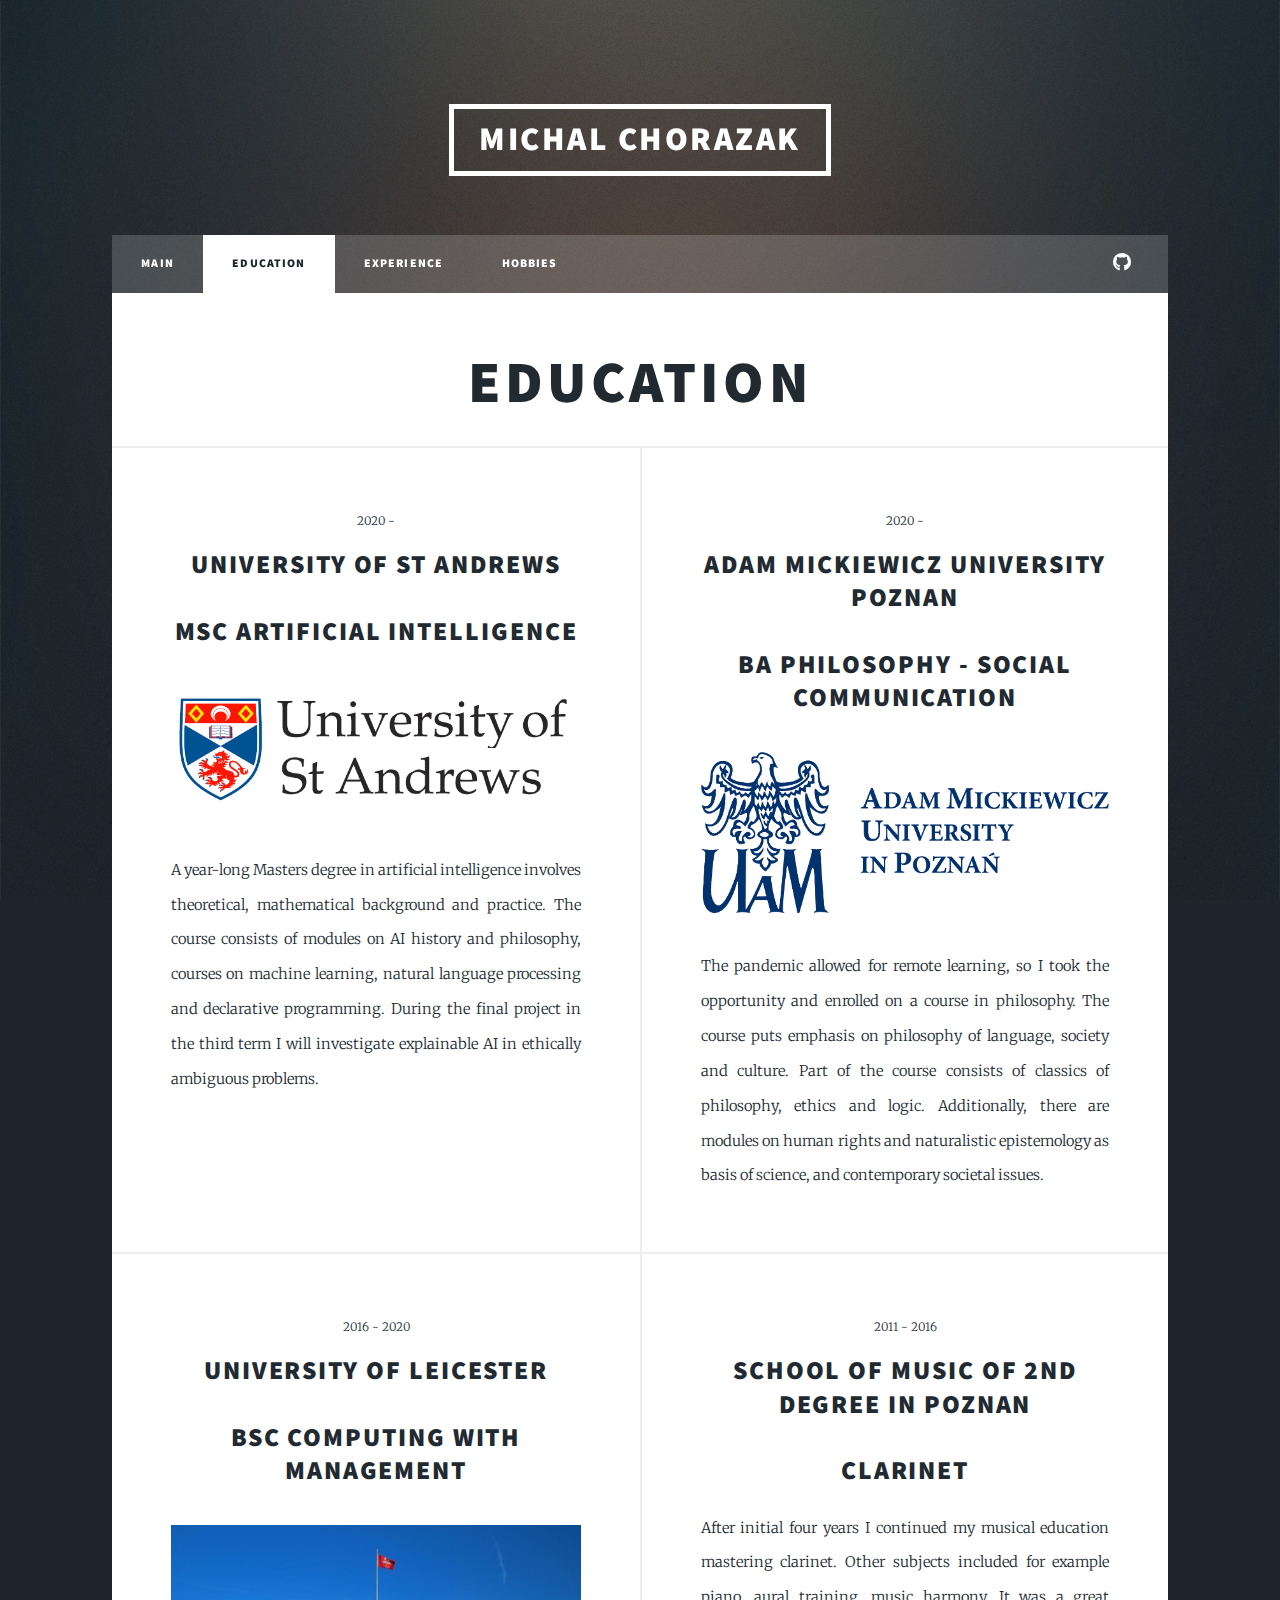
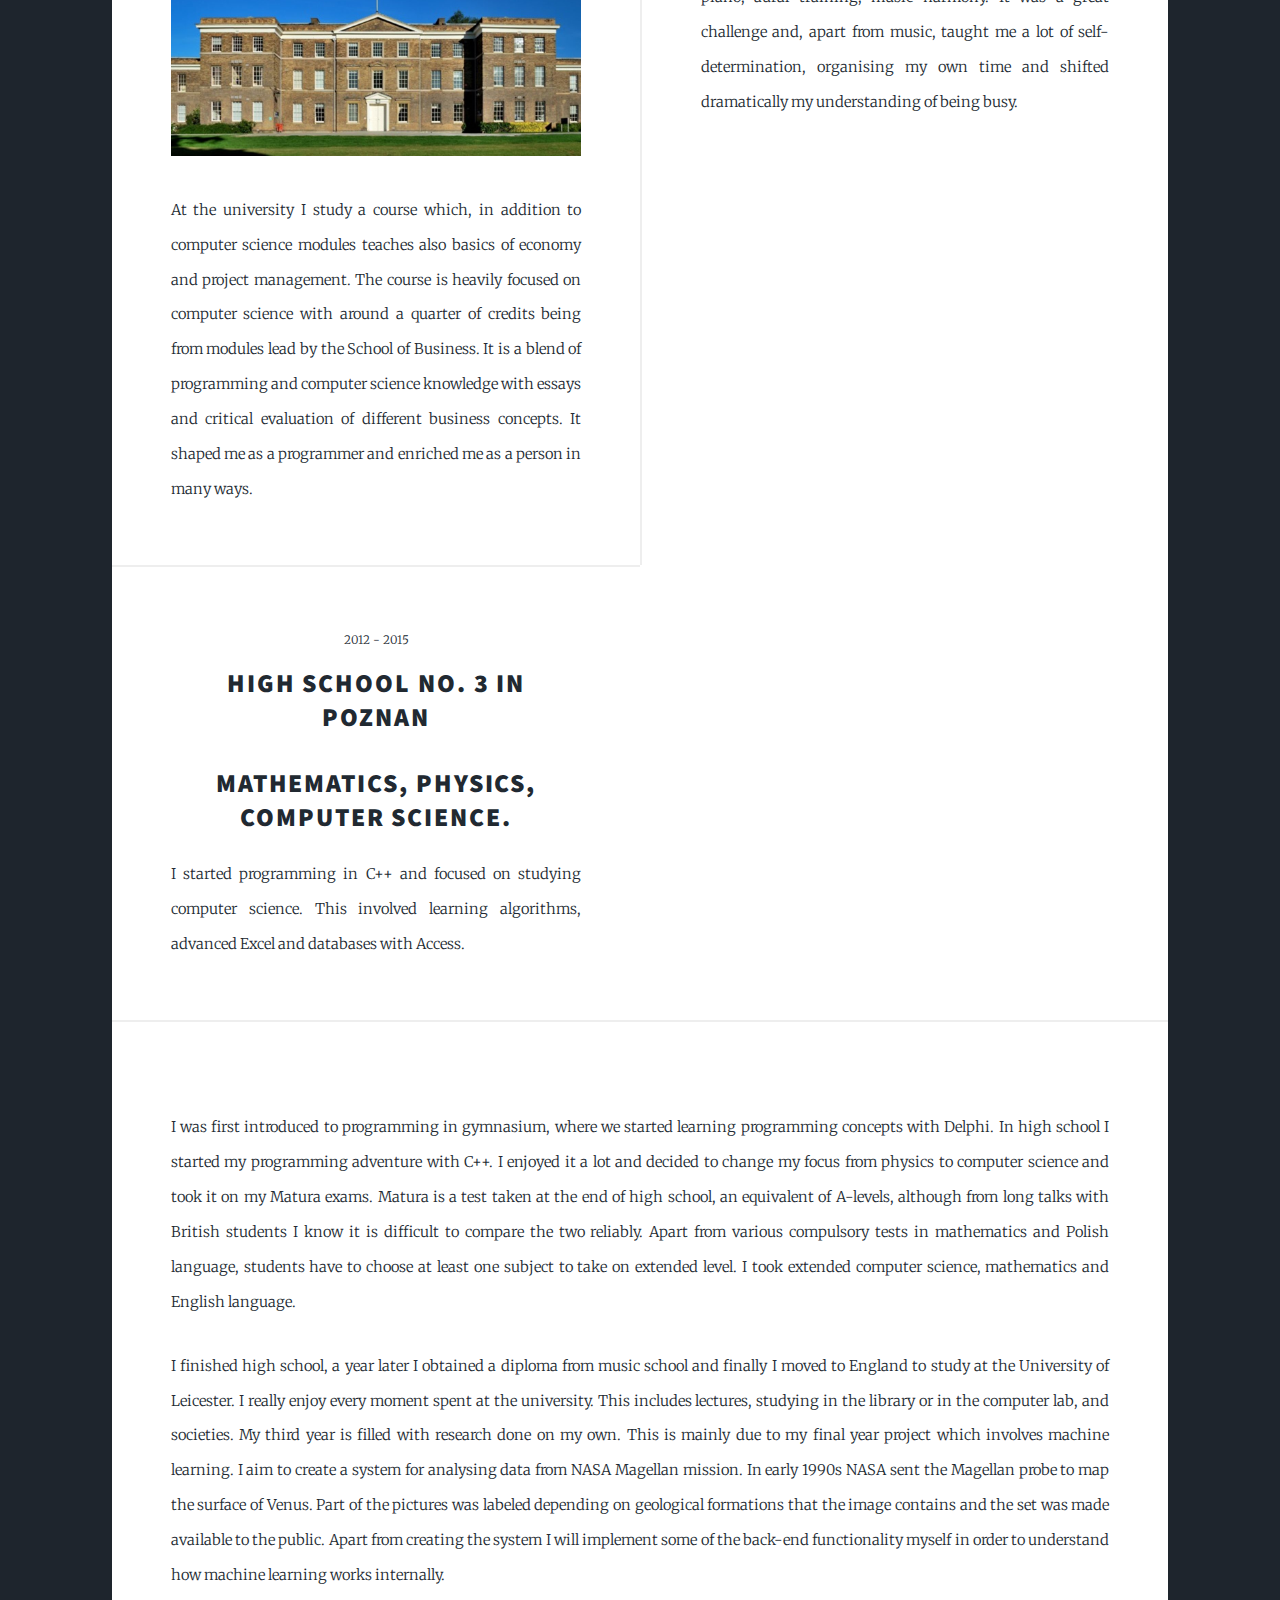
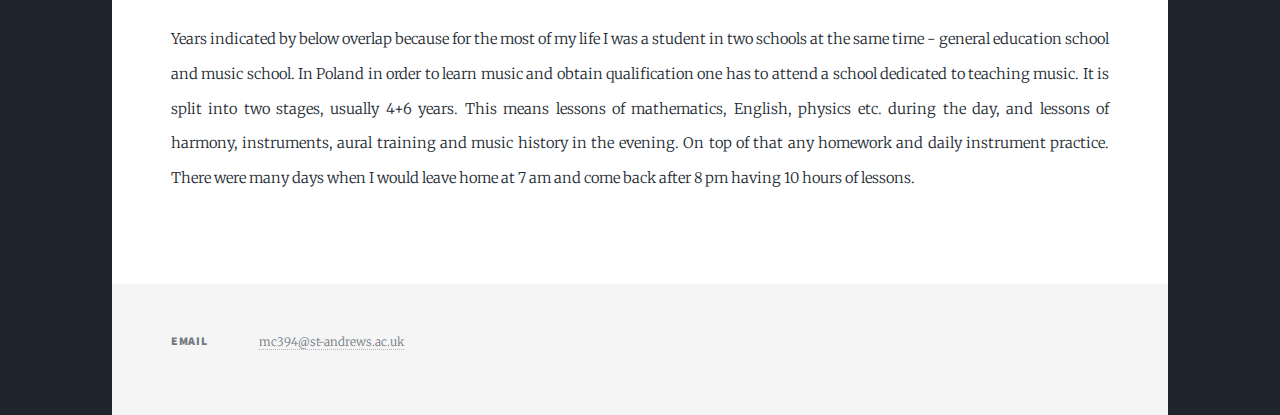
==== commit 1b83f7fa: "education update" ====
--- a/education.html
+++ b/education.html
@@ -39,7 +39,6 @@
 					<div id="main">
 							<header class="major">
 								<h1>Education</h1>
-								<p>Over the years I attended different schools in my home city to eventually come for my studies in the United Kingdom.</p>
 							</header>
 
 				<!-- Posts -->
@@ -53,7 +52,8 @@
 									<a href="https://www.st-andrews.ac.uk/" class="image fit"><img src="resources/st-andrews.png" alt="" /></a>
 									<p>
 										A year-long Masters degree in artificial intelligence involves theoretical, mathematical background and practice.
-										The course consists of modules on AI history, philosophy.
+										The course consists of modules on AI history and philosophy, courses on machine learning, natural language processing and declarative programming.
+										During the final project in the third term I will investigate explainable AI in ethically ambiguous problems.
                                     </p>
 								</article>
 
@@ -65,7 +65,7 @@
 									</header>
 									<a href="http://international.amu.edu.pl/" class="image fit"><img src="resources/uam.png" alt="" /></a>
 									<p>
-										The pandemic allowed for remote learning, so I took the opportunity and enrolled also on a course in philosophy.
+										The pandemic allowed for remote learning, so I took the opportunity and enrolled on a course in philosophy.
 										The course puts emphasis on philosophy of language, society and culture.
 										Part of the course consists of classics of philosophy, ethics and logic.
 										Additionally, there are modules on human rights and naturalistic epistemology as basis of science, and contemporary societal issues.
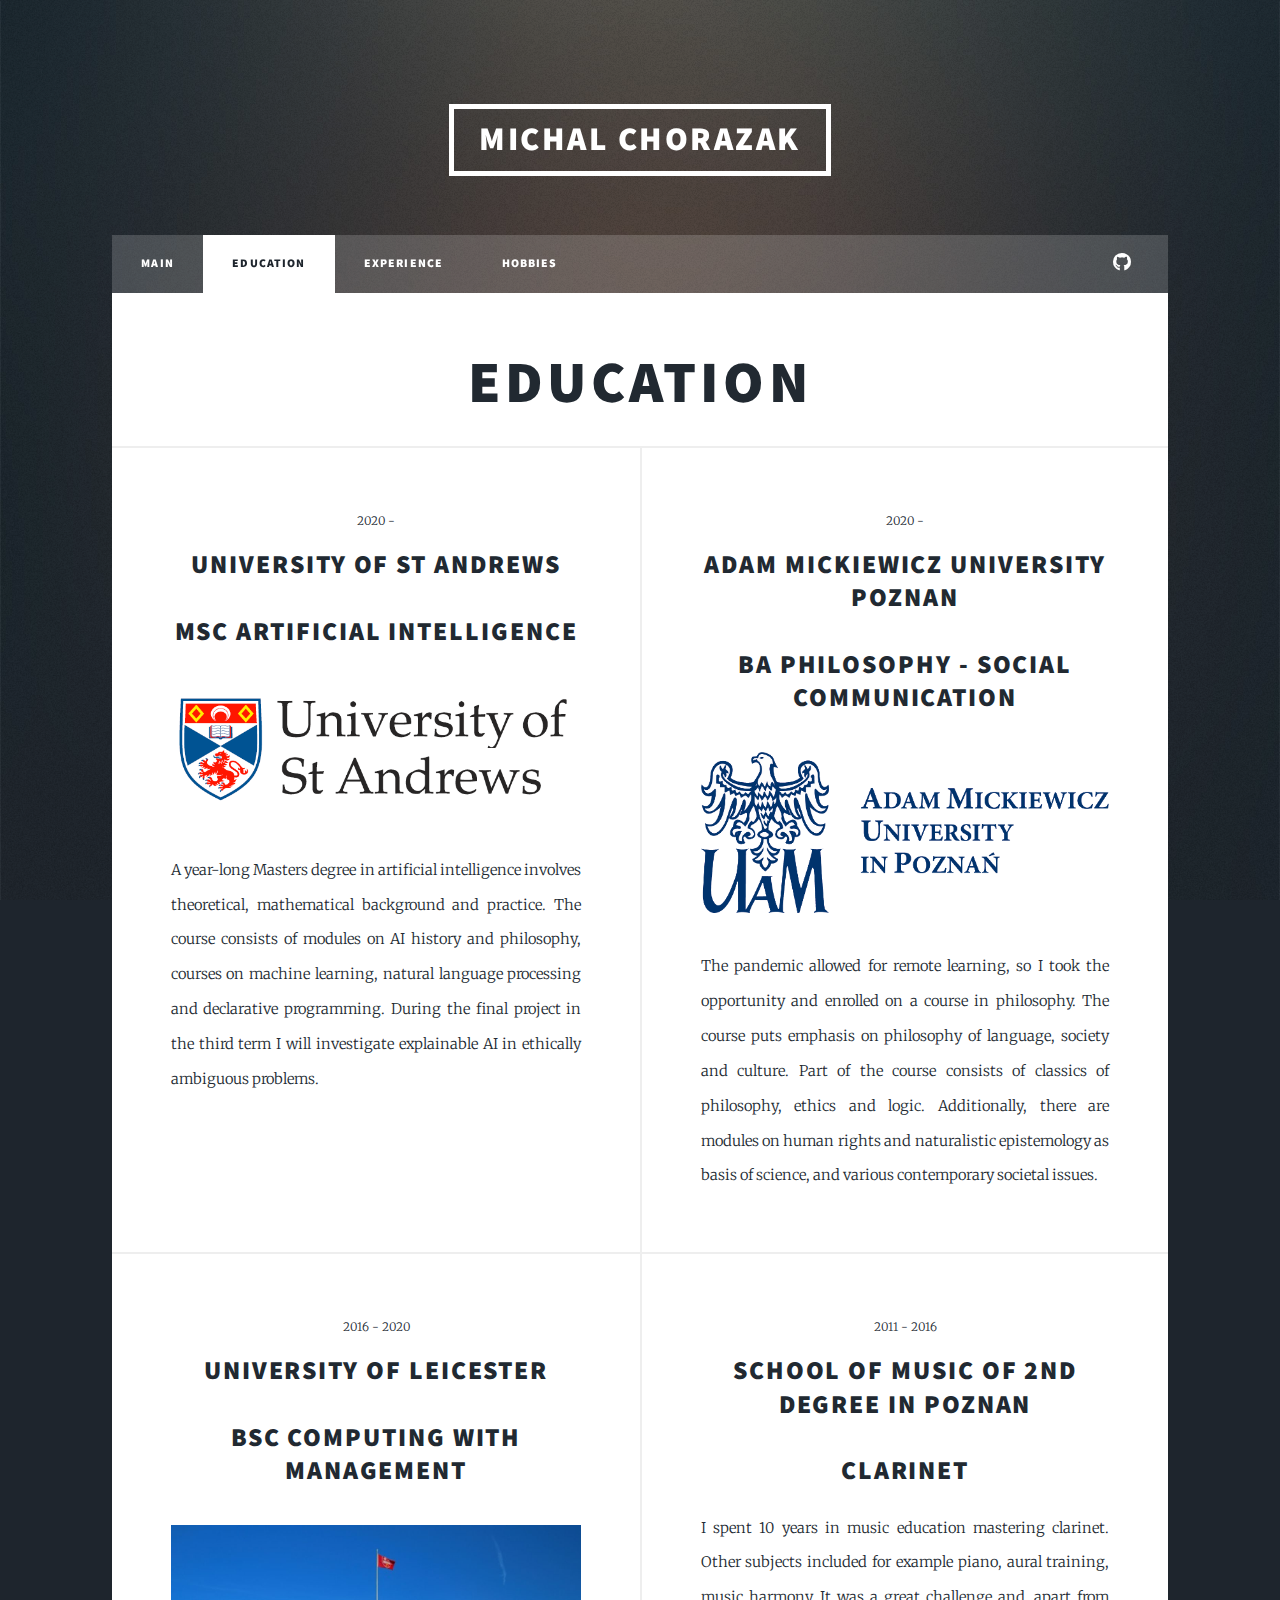
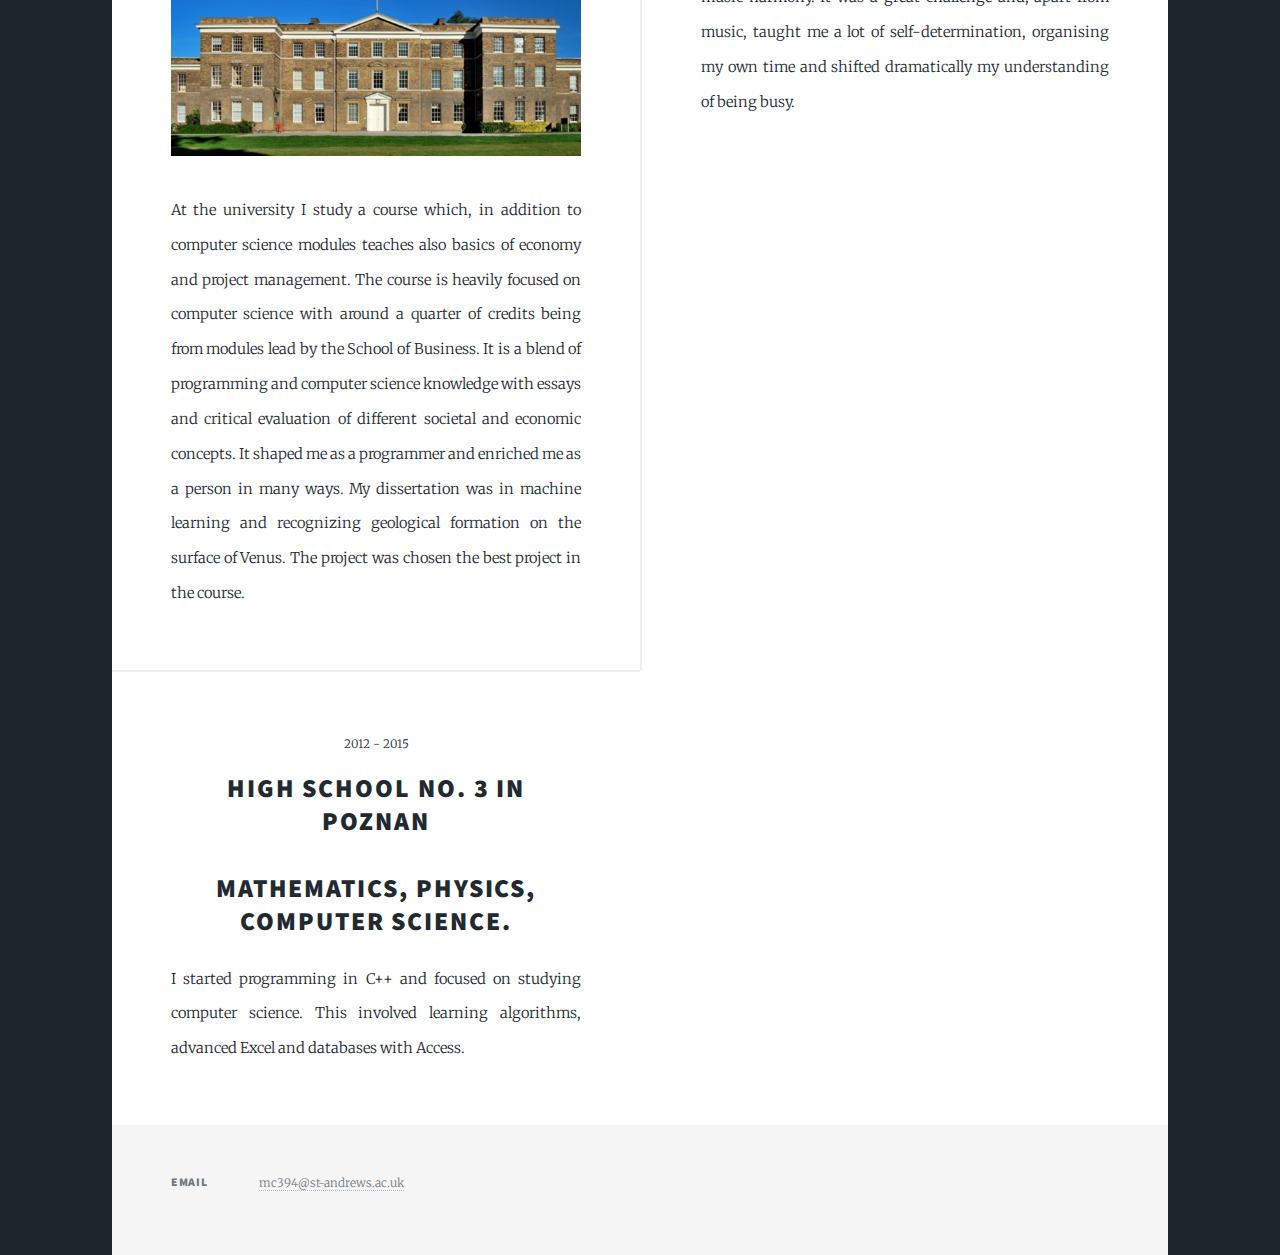
==== commit be2fab51: "education update" ====
--- a/education.html
+++ b/education.html
@@ -68,7 +68,7 @@
 										The pandemic allowed for remote learning, so I took the opportunity and enrolled on a course in philosophy.
 										The course puts emphasis on philosophy of language, society and culture.
 										Part of the course consists of classics of philosophy, ethics and logic.
-										Additionally, there are modules on human rights and naturalistic epistemology as basis of science, and contemporary societal issues.
+										Additionally, there are modules on human rights and naturalistic epistemology as basis of science, and various contemporary societal issues.
                                     </p>
 								</article>
 
@@ -81,8 +81,11 @@
 									<a href="https://le.ac.uk/" class="image fit"><img src="resources/UoL.jpg" alt="" /></a>
 									<p>At the university I study a course which, in addition to computer science modules teaches also basics of economy and project management.
                                         The course is heavily focused on computer science with around a quarter of credits being from modules lead by the School of Business.
-                                        It is a blend of programming and computer science knowledge with essays and critical evaluation of different business concepts.
+                                        It is a blend of programming and computer science knowledge with essays and critical evaluation of different societal and economic concepts.
                                         It shaped me as a programmer and enriched me as a person in many ways.
+
+										My dissertation was in machine learning and recognizing geological formation on the surface of Venus.
+										The project was chosen the best project in the course.
                                     </p>
 								</article>
 								<article>
@@ -92,7 +95,7 @@
 										Clarinet</a></h2>
 									</header>
 									<p>
-                                        After initial four years I continued my musical education mastering clarinet. Other subjects included for example piano, aural training, music harmony.
+                                        I spent 10 years in music education mastering clarinet. Other subjects included for example piano, aural training, music harmony.
                                         It was a great challenge and, apart from music, taught me a lot of self-determination, organising my own time and shifted dramatically my understanding of being busy.
                                     </p>
 								</article>
@@ -104,35 +107,6 @@
 									</header>
 									<p>I started programming in C++ and focused on studying computer science. This involved learning algorithms, advanced Excel and databases with Access.</p>
 								</article>
-							</section>
-
-						<!-- Post -->
-							<section class="post">
-
-								<p>
-                                    I was first introduced to programming in gymnasium, where we started learning programming concepts with Delphi.
-                                    In high school I started my programming adventure with C++. I enjoyed it a lot and decided to change my focus from physics to computer science and took it on my Matura exams.
-									Matura is a test taken at the end of high school, an equivalent of A-levels, although from long talks with British students I know it is difficult to compare the two reliably.
-									Apart from various compulsory tests in mathematics and Polish language, students have to choose at least one subject to take on extended level.
-									I took extended computer science, mathematics and English language.
-								</p>
-								<p>
-									I finished high school, a year later I obtained a diploma from music school and finally I moved to England to study at the University of Leicester.
-                                    I really enjoy every moment spent at the university. This includes lectures, studying in the library or in the computer lab, and societies.
-                                    My third year is filled with research done on my own.
-                                    This is mainly due to my final year project which involves machine learning.
-                                    I aim to create a system for analysing data from NASA Magellan mission.
-                                    In early 1990s NASA sent the Magellan probe to map the surface of Venus.
-                                    Part of the pictures was labeled depending on geological formations that the image contains and the set was made available to the public.
-                                    Apart from creating the system I will implement some of the back-end functionality myself in order to understand how machine learning works internally.
-								</p>
-                                <p>
-                                    Years indicated by below overlap because for the most of my life I was a student in two schools at the same time - general education school and music school.
-                                    In Poland in order to learn music and obtain qualification one has to attend a school dedicated to teaching music.
-                                    It is split into two stages, usually 4+6 years.
-                                    This means lessons of mathematics, English, physics etc. during the day, and lessons of harmony, instruments, aural training and music history in the evening.
-                                    On top of that any homework and daily instrument practice. There were many days when I would leave home at 7 am and come back after 8 pm having 10 hours of lessons.
-                                </p>
 							</section>
 
 						</div>
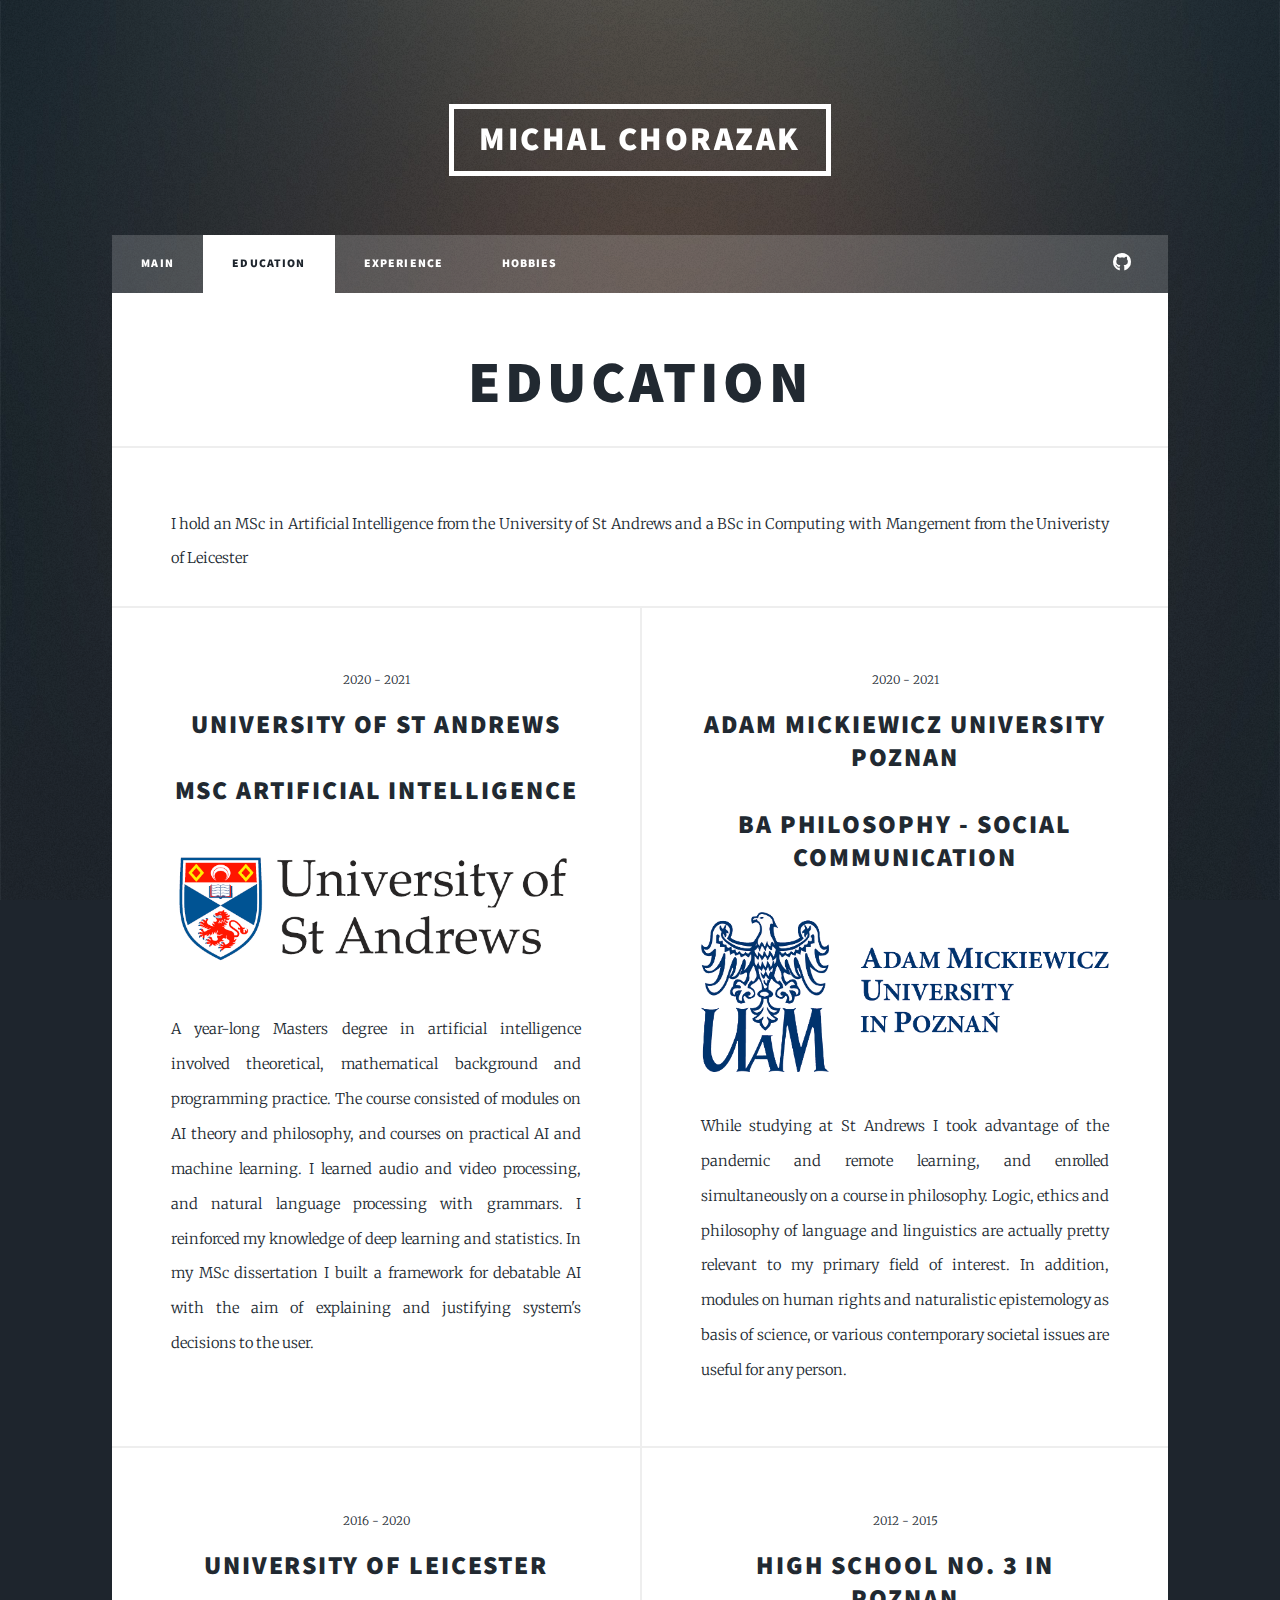
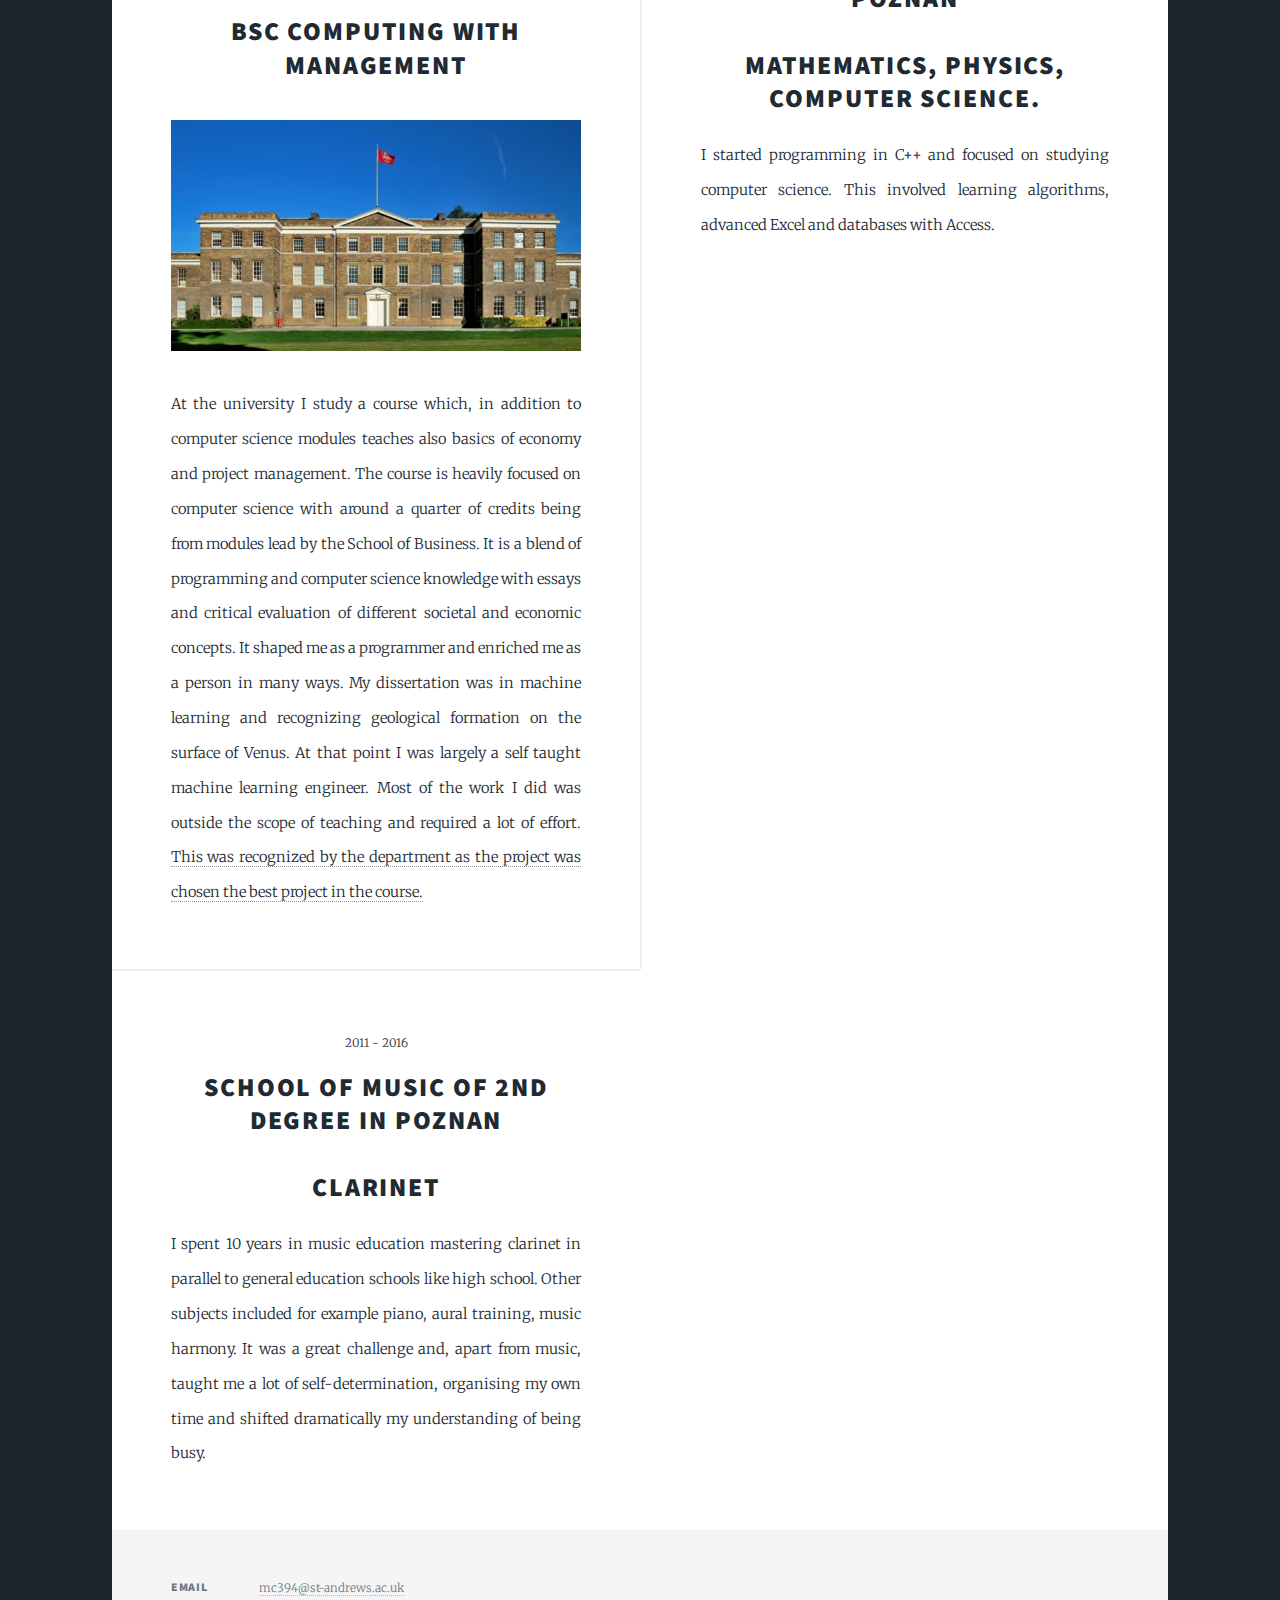
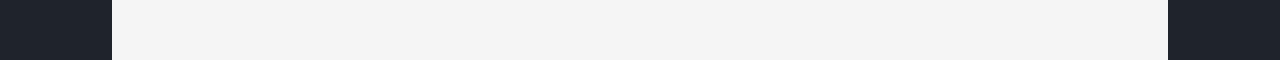
==== commit 7bdc5077: "update" ====
--- a/education.html
+++ b/education.html
@@ -41,34 +41,38 @@
 								<h1>Education</h1>
 							</header>
 
+						<p>I hold an MSc in Artificial Intelligence from the University of St Andrews and a BSc in Computing with Mangement from the Univeristy of Leicester</p>
 				<!-- Posts -->
 							<section class="posts">
 								<article>
 									<header>
-										<span class="date">2020 -</span>
+										<span class="date">2020 - 2021</span>
 										<h2><a href="#">University of St Andrews<br /></br>
 										MSc Artificial Intelligence</a></h2>
 									</header>
 									<a href="https://www.st-andrews.ac.uk/" class="image fit"><img src="resources/st-andrews.png" alt="" /></a>
 									<p>
-										A year-long Masters degree in artificial intelligence involves theoretical, mathematical background and practice.
-										The course consists of modules on AI history and philosophy, courses on machine learning, natural language processing and declarative programming.
-										During the final project in the third term I will investigate explainable AI in ethically ambiguous problems.
+										A year-long Masters degree in artificial intelligence involved theoretical, mathematical background and programming practice.
+										The course consisted of modules on AI theory and philosophy, and courses on practical AI and machine learning.
+										I learned audio and video processing, and natural language processing with grammars.
+										I reinforced my knowledge of deep learning and statistics.
+										In my MSc dissertation I built a framework for debatable AI with the aim of explaining and justifying system's decisions to the user.
+
                                     </p>
 								</article>
 
 								<article>
 									<header>
-										<span class="date">2020 -</span>
+										<span class="date">2020 - 2021</span>
 										<h2><a href="#">Adam Mickiewicz University Poznan<br /></br>
 										BA Philosophy - social communication</a></h2>
 									</header>
 									<a href="http://international.amu.edu.pl/" class="image fit"><img src="resources/uam.png" alt="" /></a>
 									<p>
-										The pandemic allowed for remote learning, so I took the opportunity and enrolled on a course in philosophy.
-										The course puts emphasis on philosophy of language, society and culture.
-										Part of the course consists of classics of philosophy, ethics and logic.
-										Additionally, there are modules on human rights and naturalistic epistemology as basis of science, and various contemporary societal issues.
+										While studying at St Andrews I took advantage of the pandemic and remote learning, and enrolled simultaneously on a course in philosophy.
+										Logic, ethics and philosophy of language and linguistics are actually pretty relevant to my primary field of interest.
+
+										In addition, modules on human rights and naturalistic epistemology as basis of science, or various contemporary societal issues are useful for any person.
                                     </p>
 								</article>
 
@@ -85,20 +89,12 @@
                                         It shaped me as a programmer and enriched me as a person in many ways.
 
 										My dissertation was in machine learning and recognizing geological formation on the surface of Venus.
-										The project was chosen the best project in the course.
+										At that point I was largely a self taught machine learning engineer.
+										Most of the work I did was outside the scope of teaching and required a lot of effort.
+										<a href="#">This was recognized by the department as the project was chosen the best project in the course.</a>
                                     </p>
 								</article>
-								<article>
-									<header>
-										<span class="date">2011 - 2016</span>
-										<h2><a href="#">School of Music of 2nd Degree in Poznan<br /></br>
-										Clarinet</a></h2>
-									</header>
-									<p>
-                                        I spent 10 years in music education mastering clarinet. Other subjects included for example piano, aural training, music harmony.
-                                        It was a great challenge and, apart from music, taught me a lot of self-determination, organising my own time and shifted dramatically my understanding of being busy.
-                                    </p>
-								</article>
+
 								<article>
 									<header>
 										<span class="date">2012 - 2015</span>
@@ -106,6 +102,18 @@
 										Mathematics, physics, computer science.</a></h2>
 									</header>
 									<p>I started programming in C++ and focused on studying computer science. This involved learning algorithms, advanced Excel and databases with Access.</p>
+								</article>
+
+																<article>
+									<header>
+										<span class="date">2011 - 2016</span>
+										<h2><a href="#">School of Music of 2nd Degree in Poznan<br /></br>
+										Clarinet</a></h2>
+									</header>
+									<p>
+                                        I spent 10 years in music education mastering clarinet in parallel to general education schools like high school. Other subjects included for example piano, aural training, music harmony.
+                                        It was a great challenge and, apart from music, taught me a lot of self-determination, organising my own time and shifted dramatically my understanding of being busy.
+                                    </p>
 								</article>
 							</section>
 
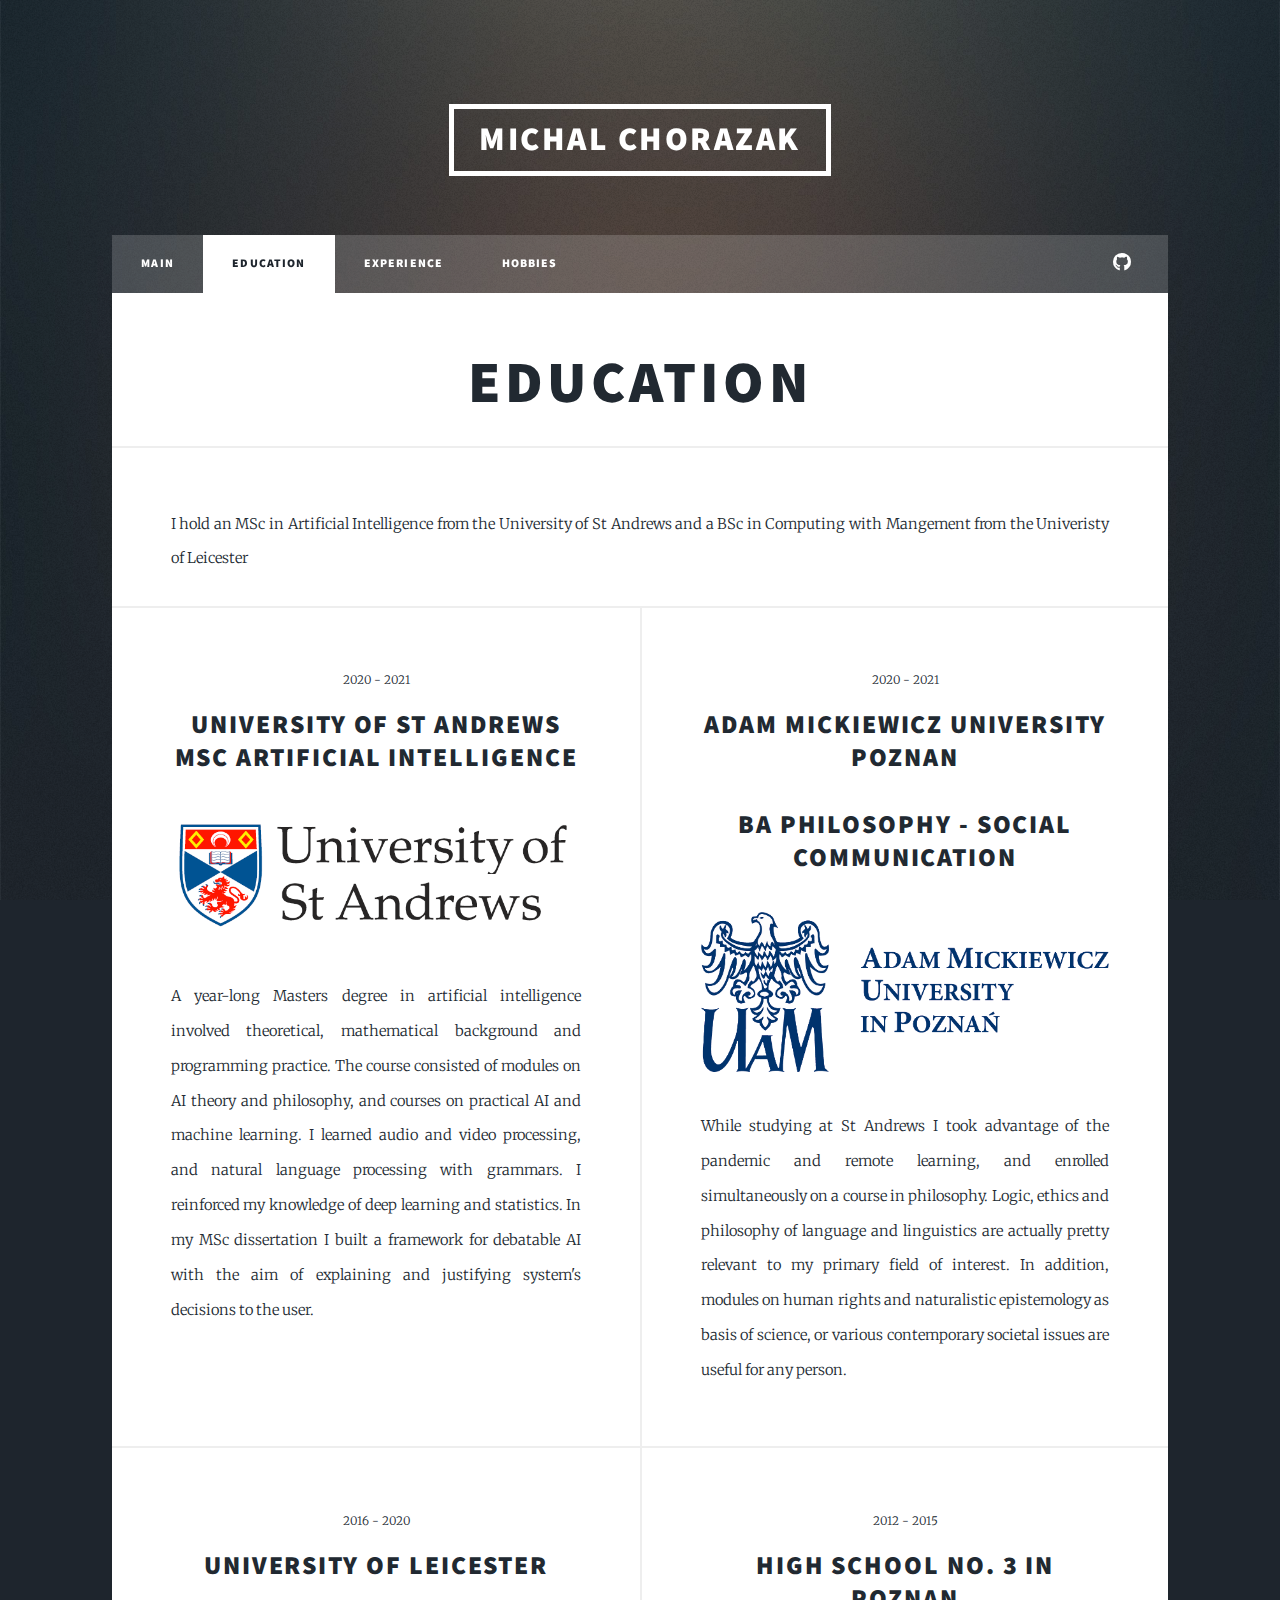
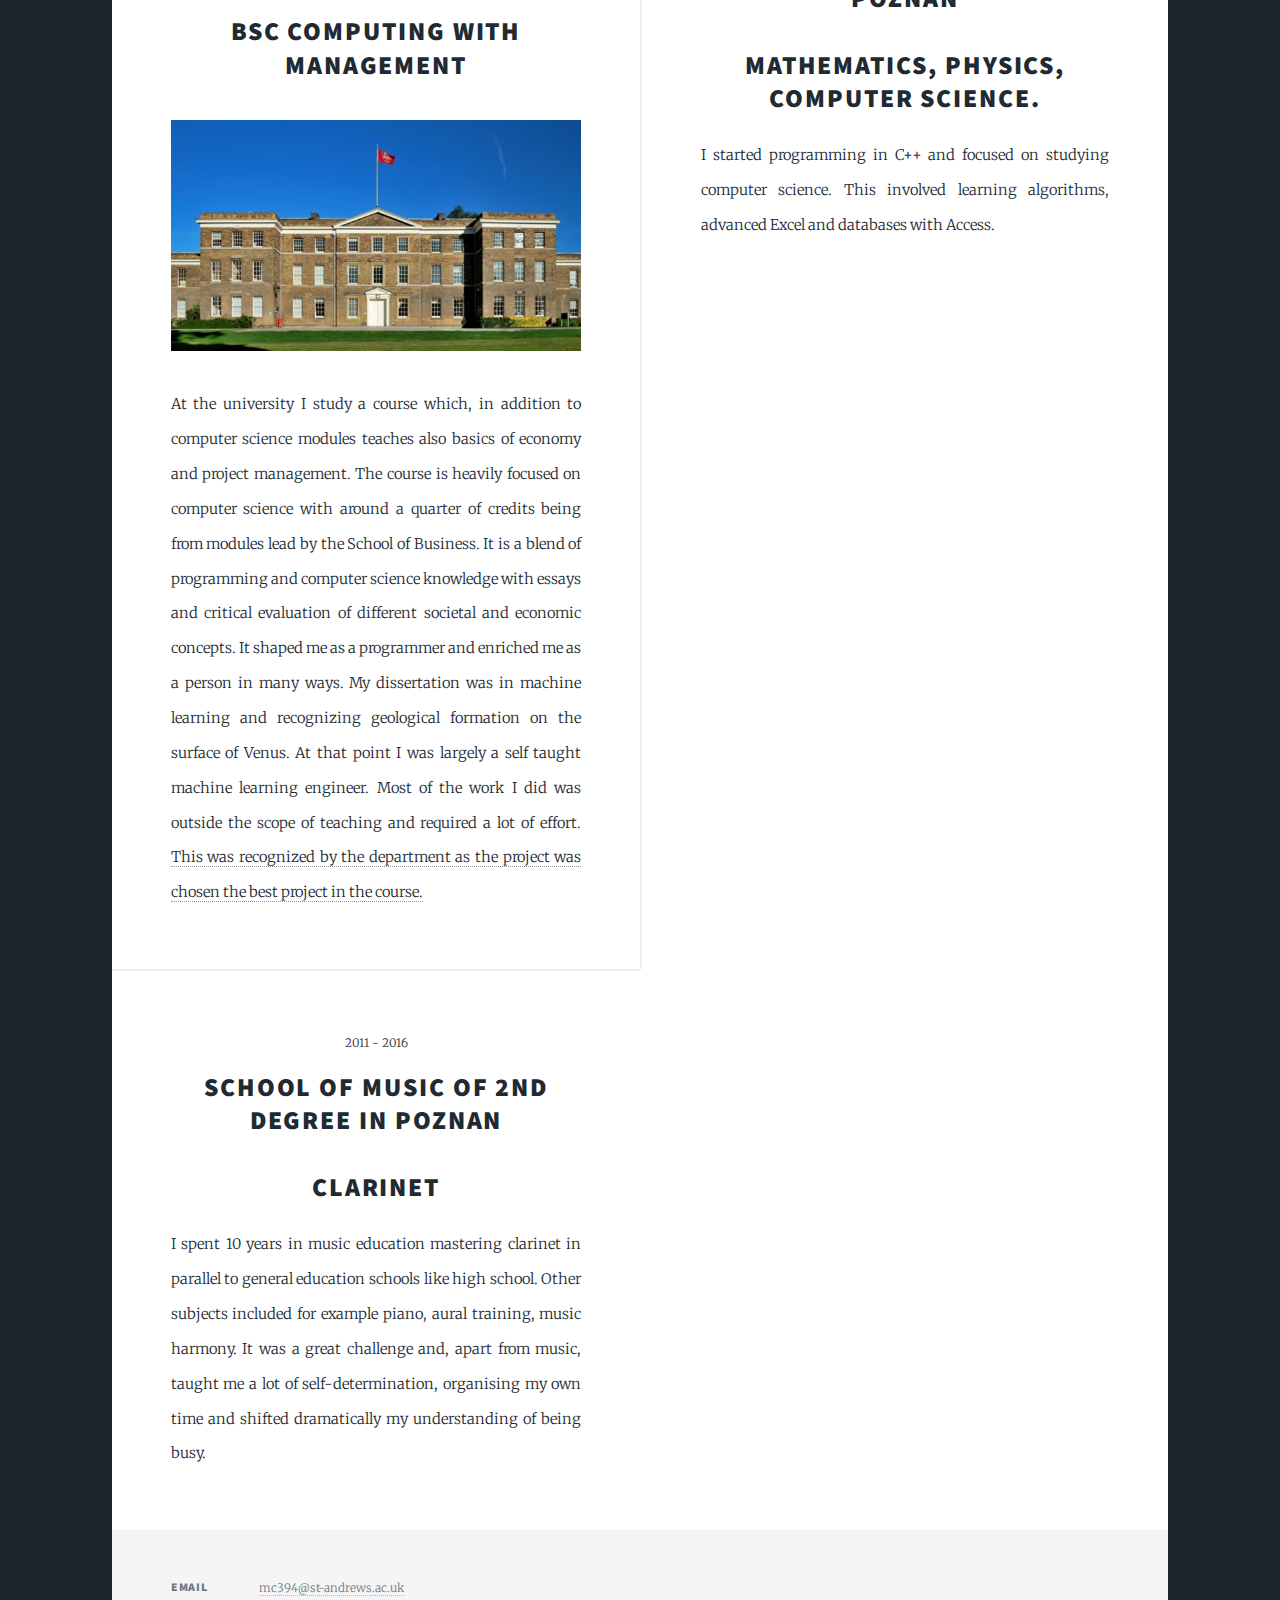
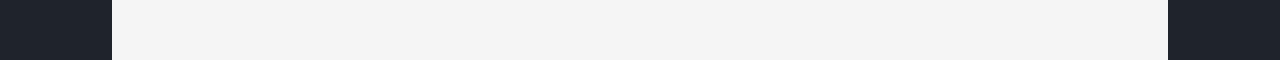
==== commit 24407ab3: "remove hyperlinks" ====
--- a/education.html
+++ b/education.html
@@ -47,8 +47,8 @@
 								<article>
 									<header>
 										<span class="date">2020 - 2021</span>
-										<h2><a href="#">University of St Andrews<br /></br>
-										MSc Artificial Intelligence</a></h2>
+										<h2>University of St Andrews</br>
+										MSc Artificial Intelligence</h2>
 									</header>
 									<a href="https://www.st-andrews.ac.uk/" class="image fit"><img src="resources/st-andrews.png" alt="" /></a>
 									<p>
@@ -64,8 +64,8 @@
 								<article>
 									<header>
 										<span class="date">2020 - 2021</span>
-										<h2><a href="#">Adam Mickiewicz University Poznan<br /></br>
-										BA Philosophy - social communication</a></h2>
+										<h2>Adam Mickiewicz University Poznan<br /></br>
+										BA Philosophy - social communication</h2>
 									</header>
 									<a href="http://international.amu.edu.pl/" class="image fit"><img src="resources/uam.png" alt="" /></a>
 									<p>
@@ -79,8 +79,8 @@
 								<article>
 									<header>
 										<span class="date">2016 - 2020</span>
-										<h2><a href="#">University of Leicester<br /></br>
-										BSc Computing with Management</a></h2>
+										<h2>University of Leicester<br /></br>
+										BSc Computing with Management</h2>
 									</header>
 									<a href="https://le.ac.uk/" class="image fit"><img src="resources/UoL.jpg" alt="" /></a>
 									<p>At the university I study a course which, in addition to computer science modules teaches also basics of economy and project management.
@@ -98,8 +98,8 @@
 								<article>
 									<header>
 										<span class="date">2012 - 2015</span>
-										<h2><a href="#">High School no. 3 in Poznan<br /></br>
-										Mathematics, physics, computer science.</a></h2>
+										<h2>High School no. 3 in Poznan<br /></br>
+										Mathematics, physics, computer science.</h2>
 									</header>
 									<p>I started programming in C++ and focused on studying computer science. This involved learning algorithms, advanced Excel and databases with Access.</p>
 								</article>
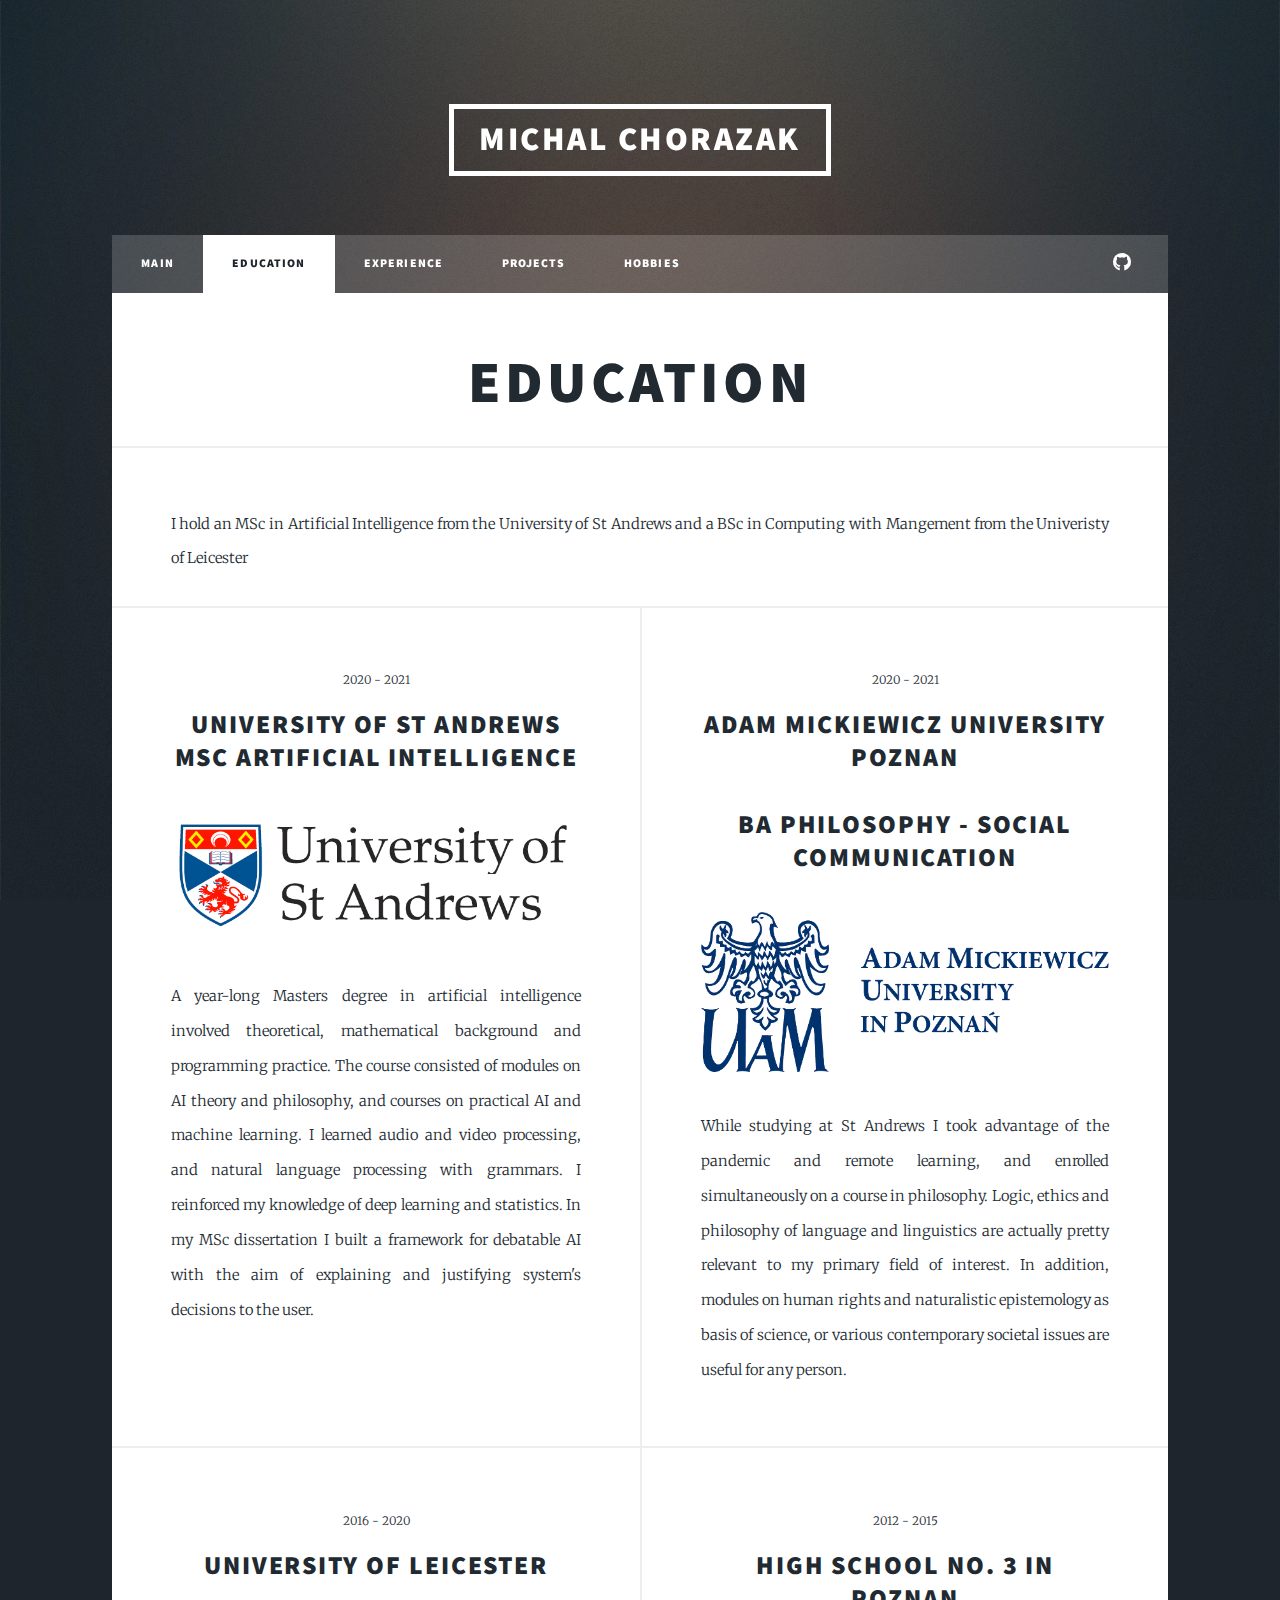
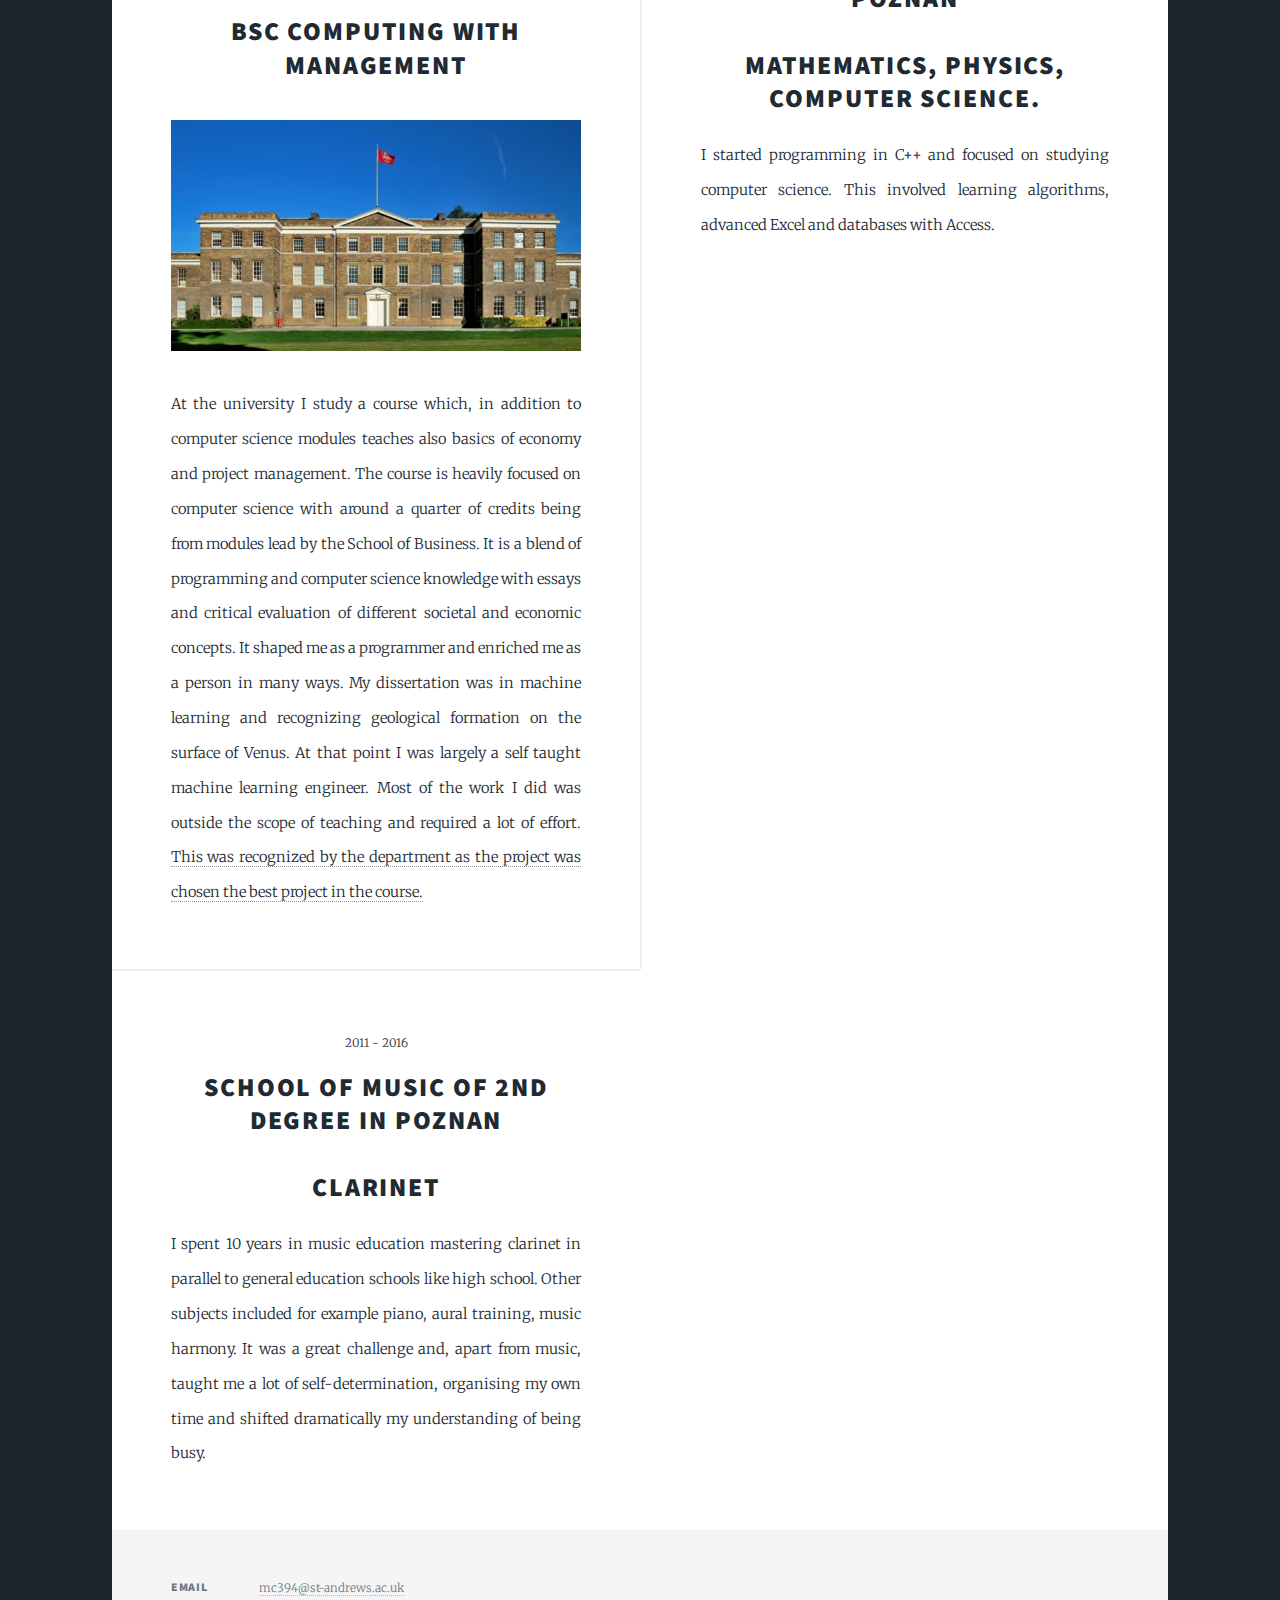
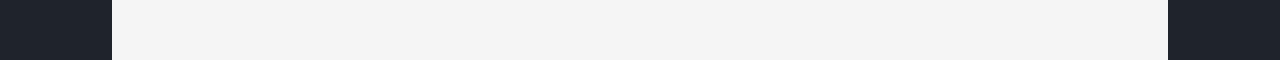
==== commit bb997d40: "navigation" ====
--- a/education.html
+++ b/education.html
@@ -28,6 +28,7 @@
 							<li><a href="index.html">Main</a></li>
 							<li class="active"><a href="education.html">Education</a></li>
 							<li><a href="experience.html">Experience</a></li>
+							<li><a href="projects.html">Projects</a></li>
 							<li><a href="hobbies.html">Hobbies</a></li>
 						</ul>
 						<ul class="icons">
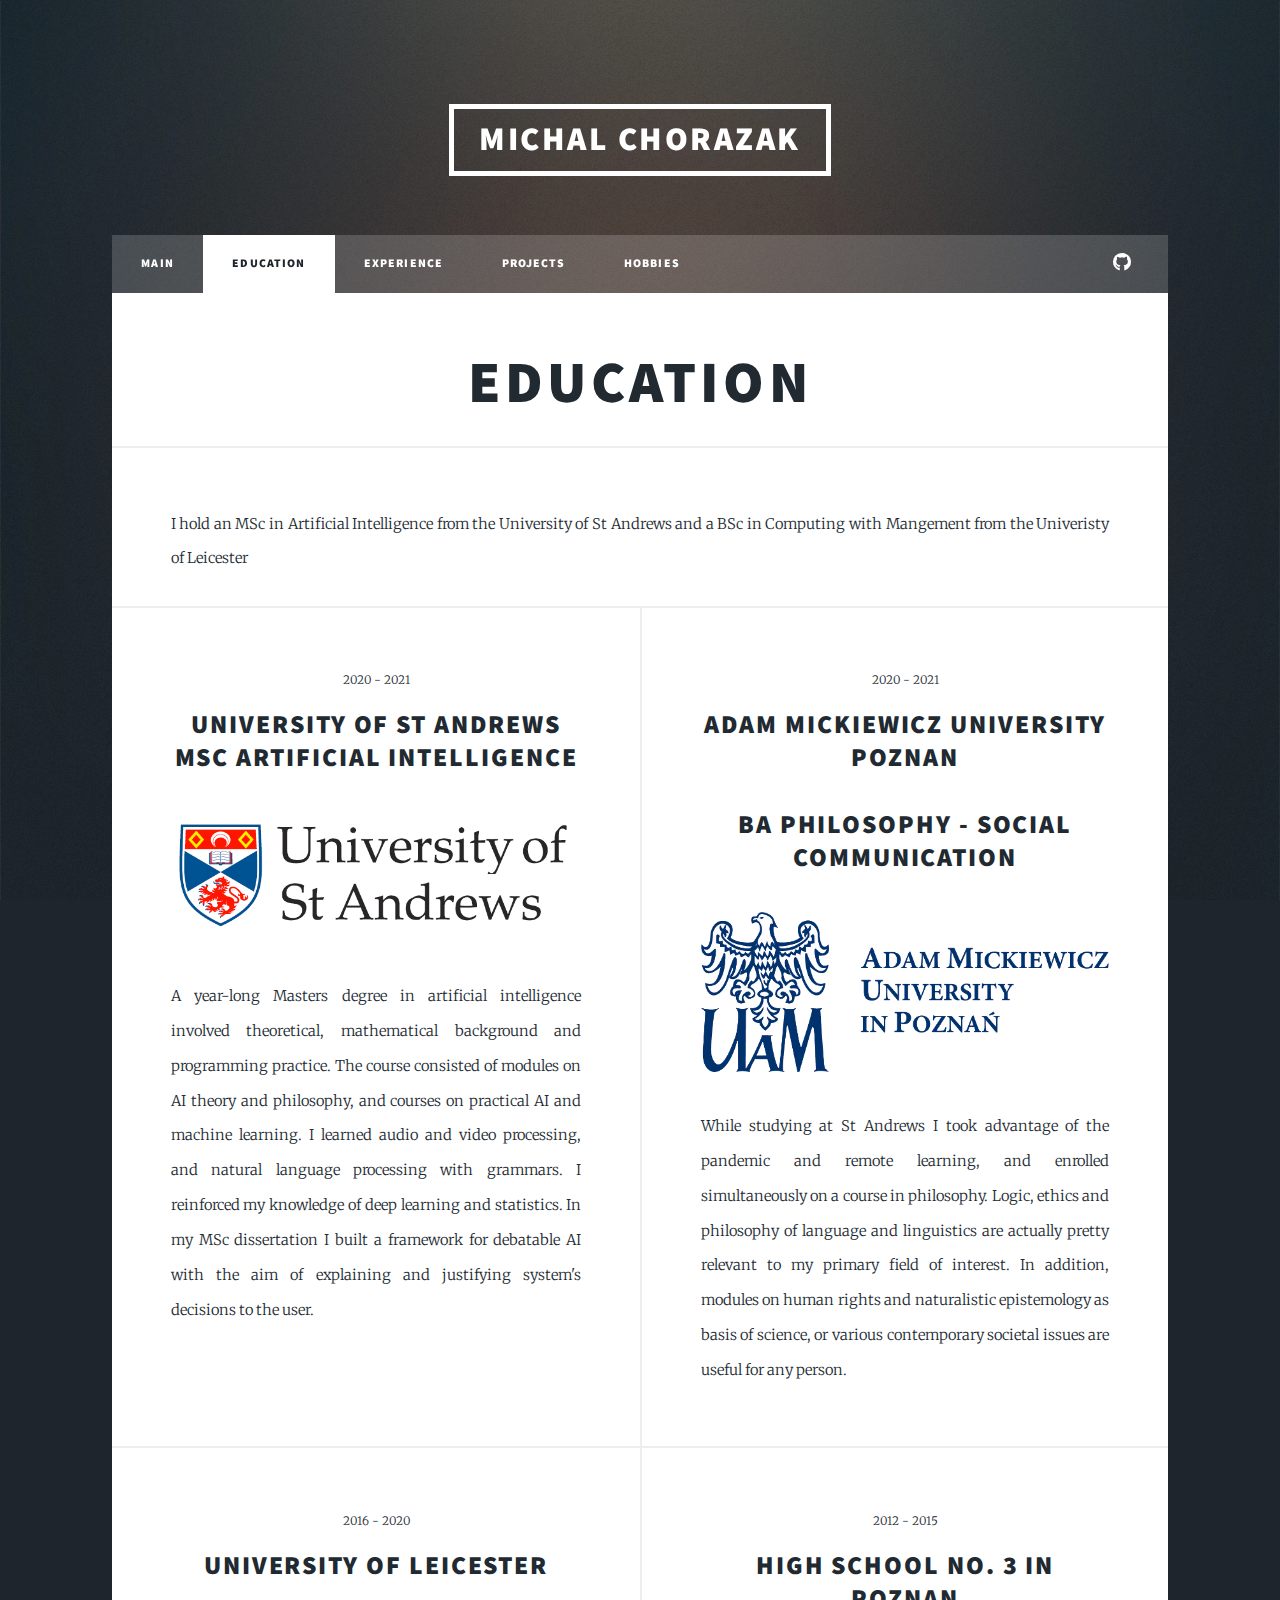
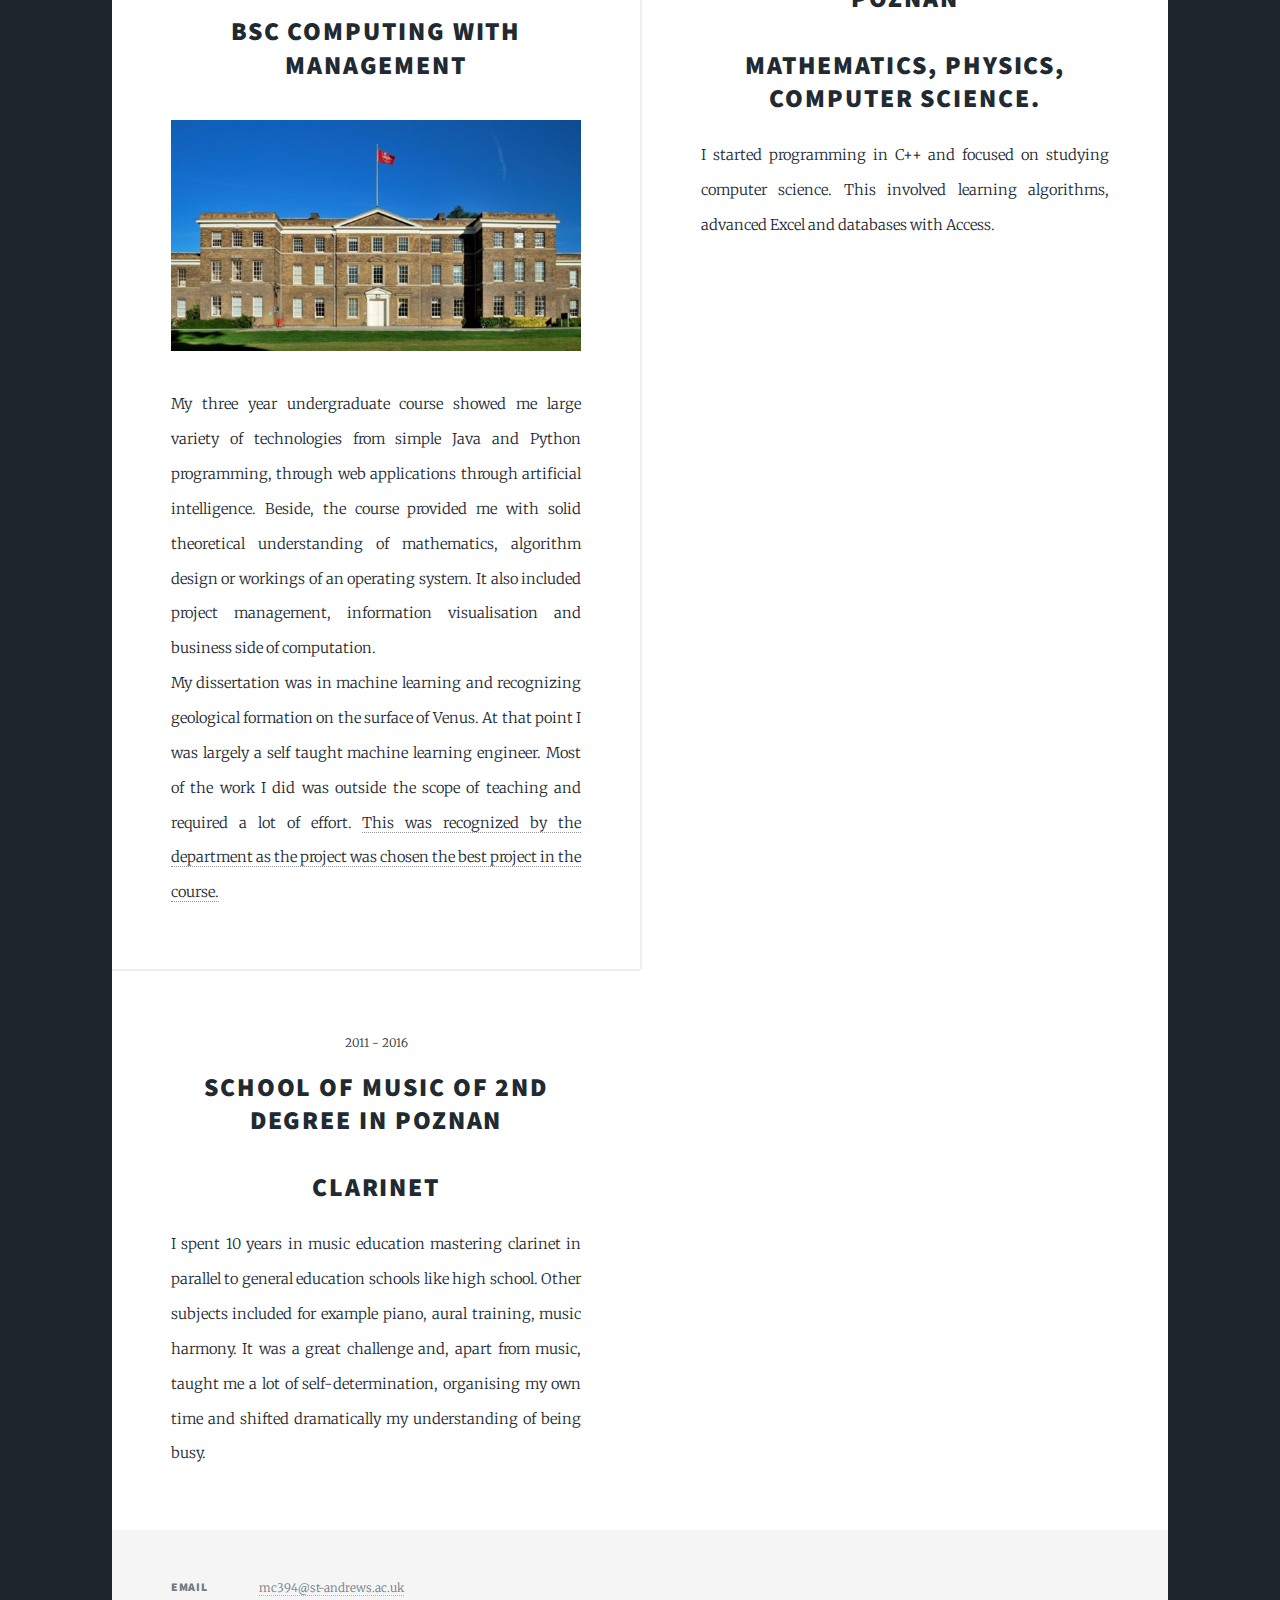
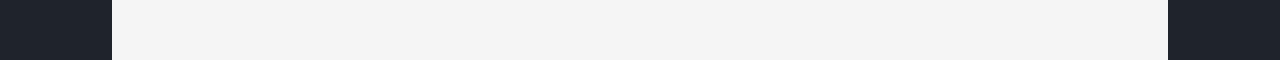
==== commit 28ac356f: "refactor" ====
--- a/education.html
+++ b/education.html
@@ -84,15 +84,15 @@
 										BSc Computing with Management</h2>
 									</header>
 									<a href="https://le.ac.uk/" class="image fit"><img src="resources/UoL.jpg" alt="" /></a>
-									<p>At the university I study a course which, in addition to computer science modules teaches also basics of economy and project management.
-                                        The course is heavily focused on computer science with around a quarter of credits being from modules lead by the School of Business.
-                                        It is a blend of programming and computer science knowledge with essays and critical evaluation of different societal and economic concepts.
-                                        It shaped me as a programmer and enriched me as a person in many ways.
-
+									<p> My three year undergraduate course showed me large variety of technologies from simple Java
+										and Python programming, through web applications through artificial intelligence.
+										Beside, the course provided me with solid theoretical understanding of mathematics, algorithm design or workings of
+										an operating system. It also included project management, information visualisation and business side of computation.
+									</br>
 										My dissertation was in machine learning and recognizing geological formation on the surface of Venus.
 										At that point I was largely a self taught machine learning engineer.
 										Most of the work I did was outside the scope of teaching and required a lot of effort.
-										<a href="#">This was recognized by the department as the project was chosen the best project in the course.</a>
+										<a href="https://le.ac.uk/informatics/study/undergraduate/prizes/prize-winners">This was recognized by the department as the project was chosen the best project in the course.</a>
                                     </p>
 								</article>
 
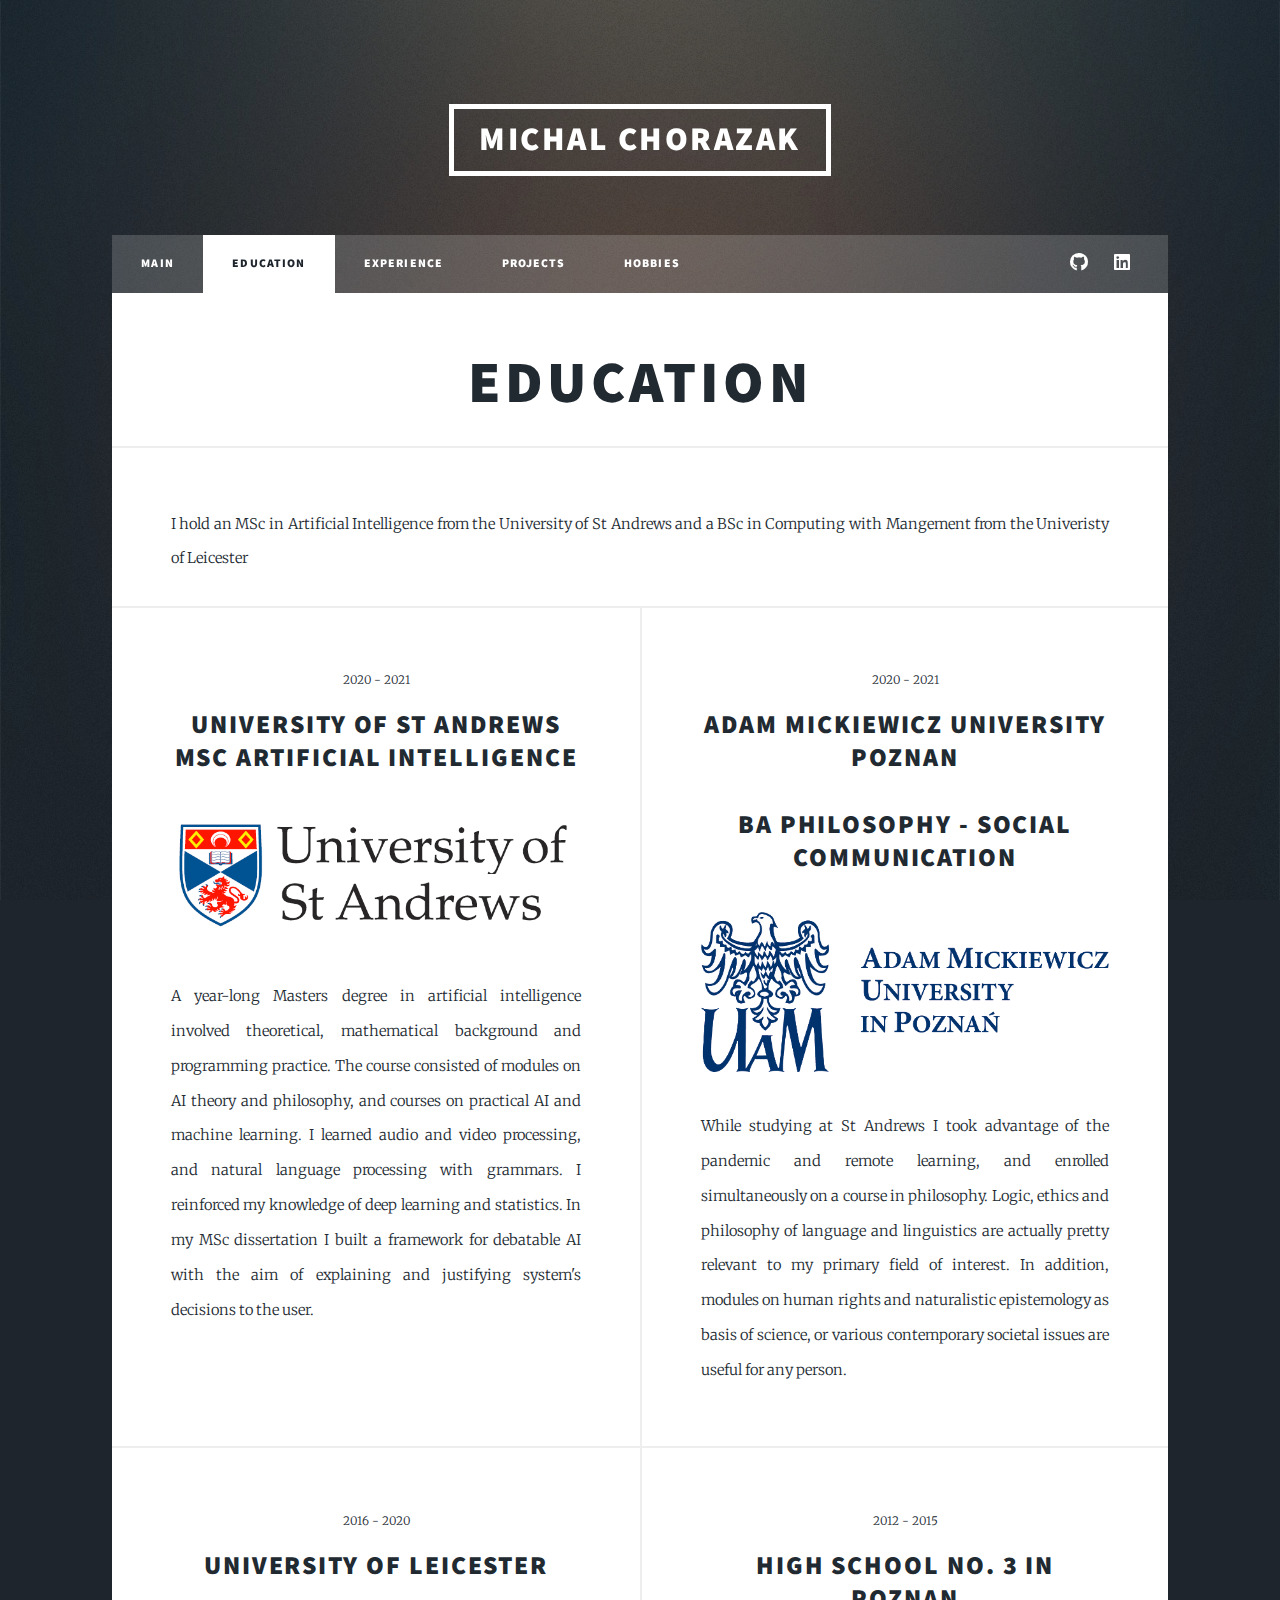
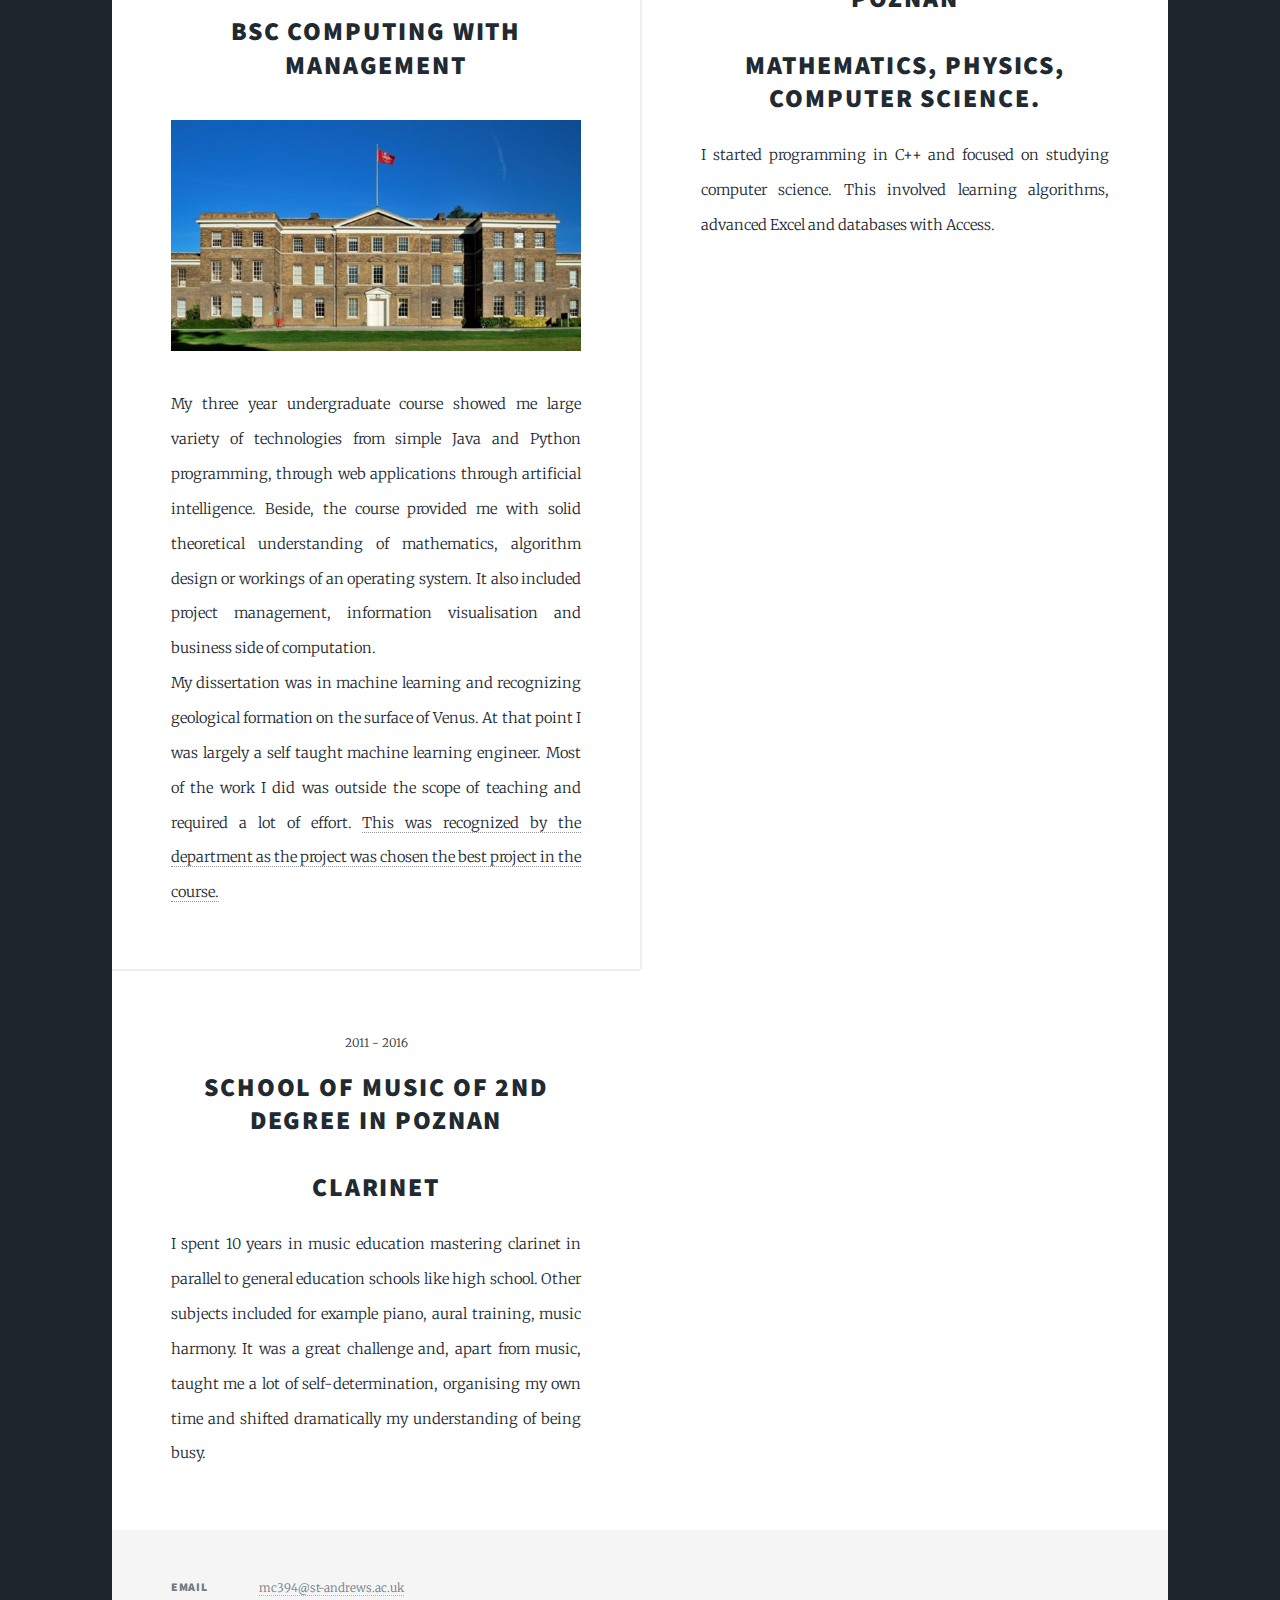
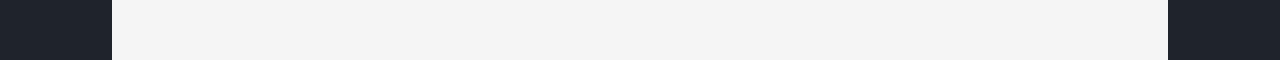
==== commit 37082806: "linked in links" ====
--- a/education.html
+++ b/education.html
@@ -33,6 +33,7 @@
 						</ul>
 						<ul class="icons">
 							<li><a href="https://github.com/mchorazak" class="icon brands fa-github"><span class="label">GitHub</span></a></li>
+							<li><a href="https://www.linkedin.com/in/michal-chorazak/" class="icon brands fa-linkedin"><span class="label">Linked-in</span></a></li>
 						</ul>
 					</nav>
 
